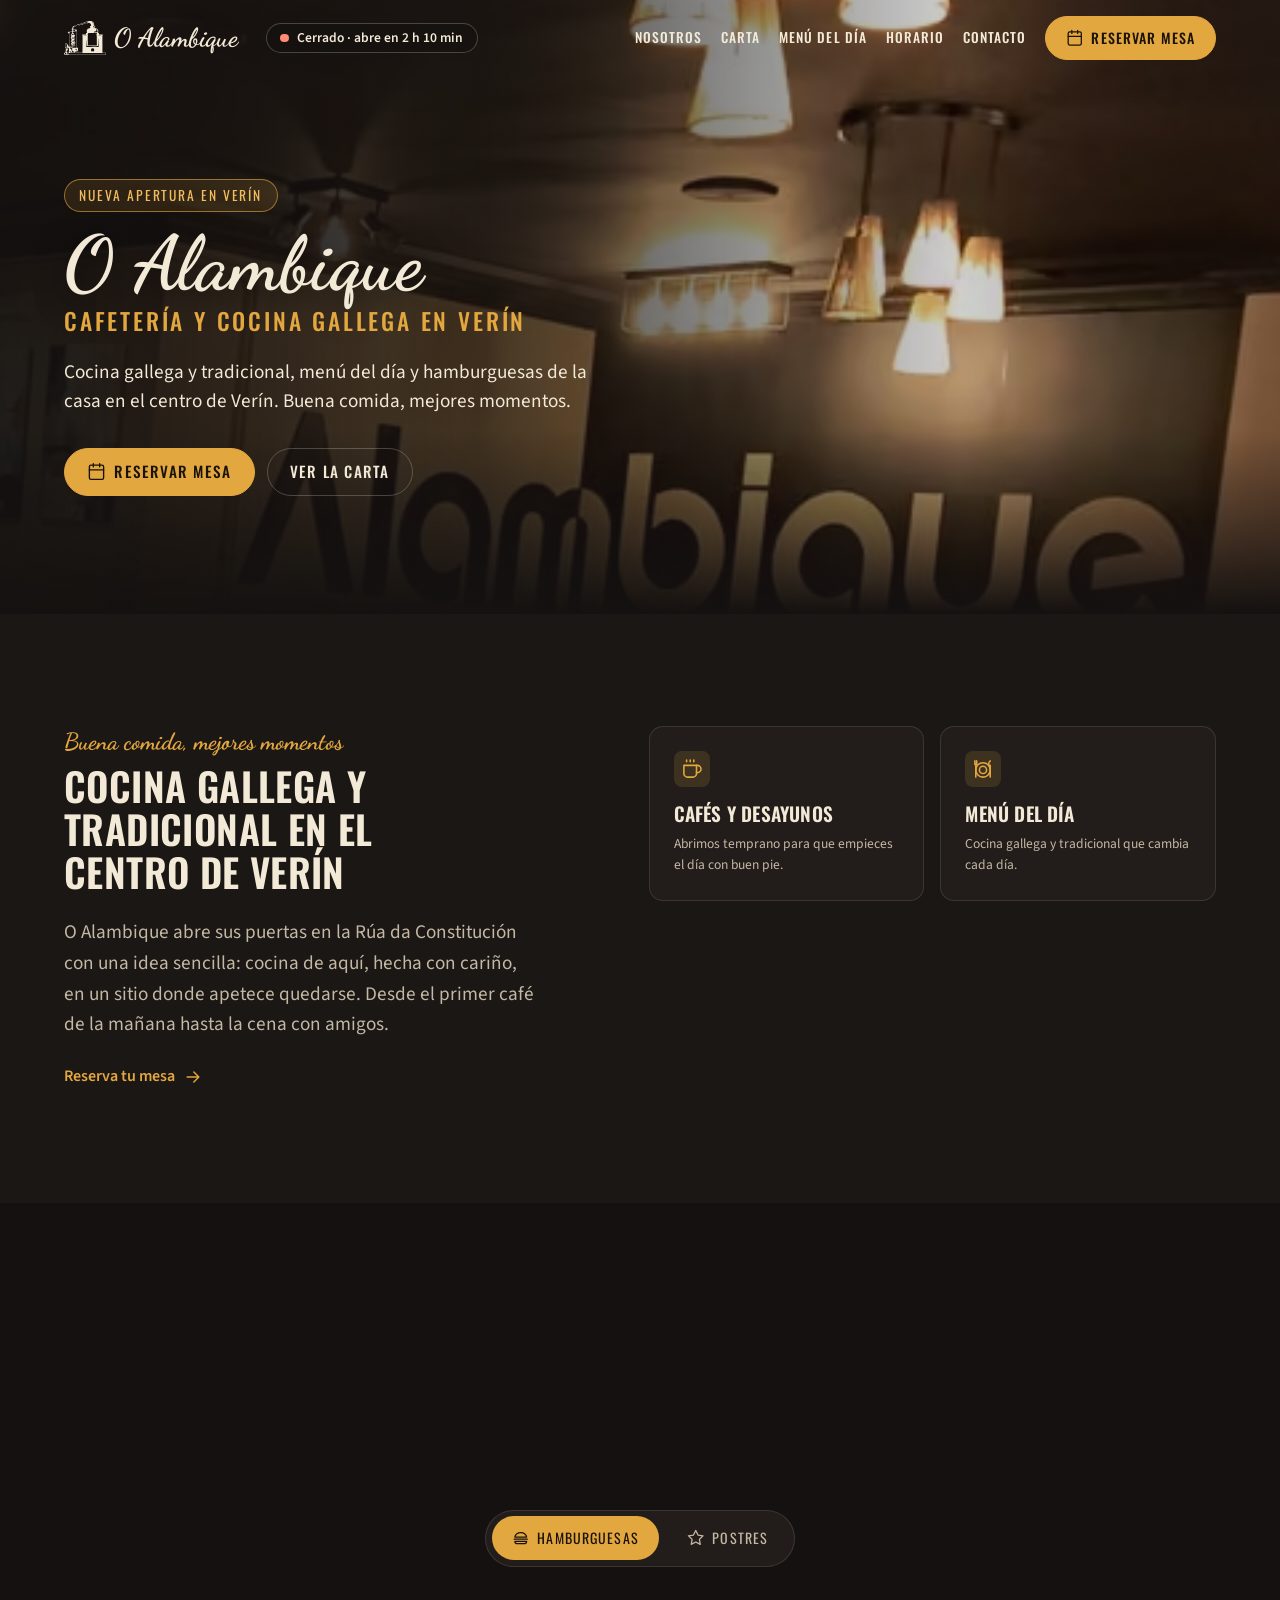
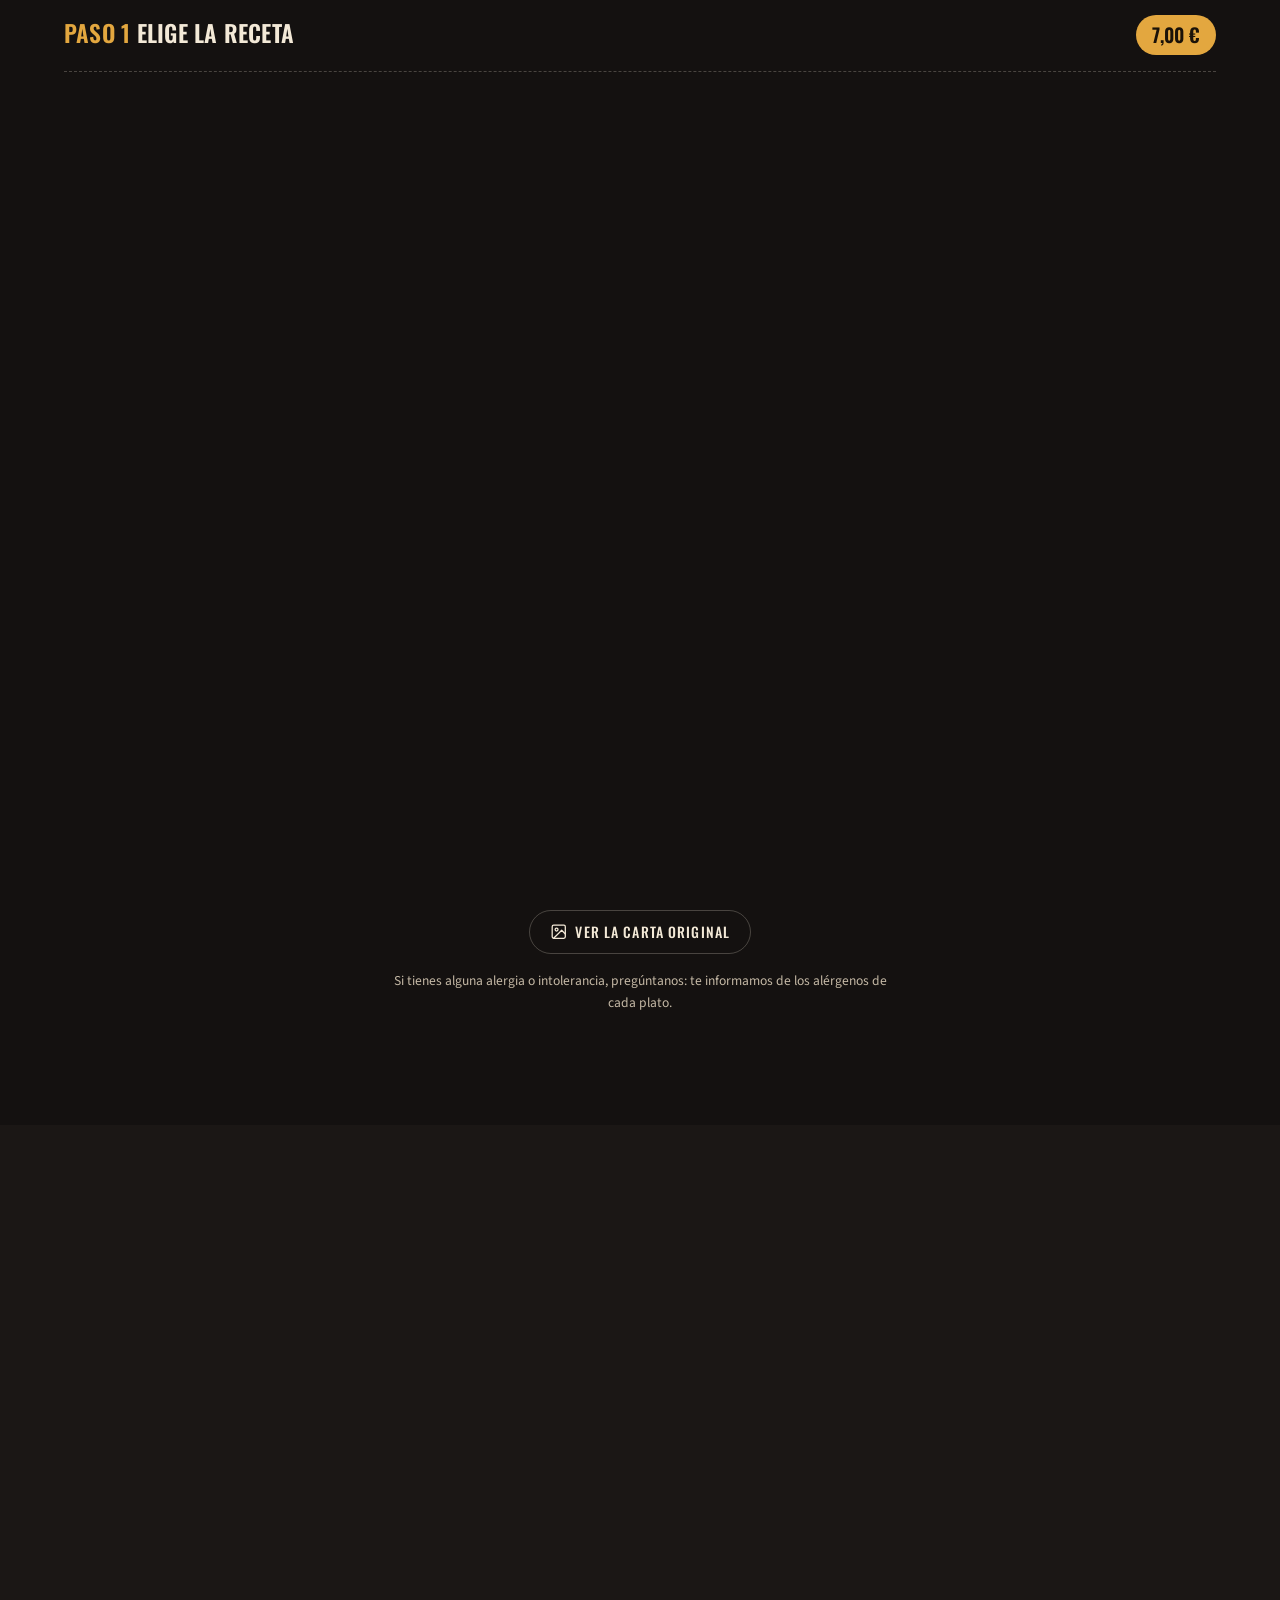
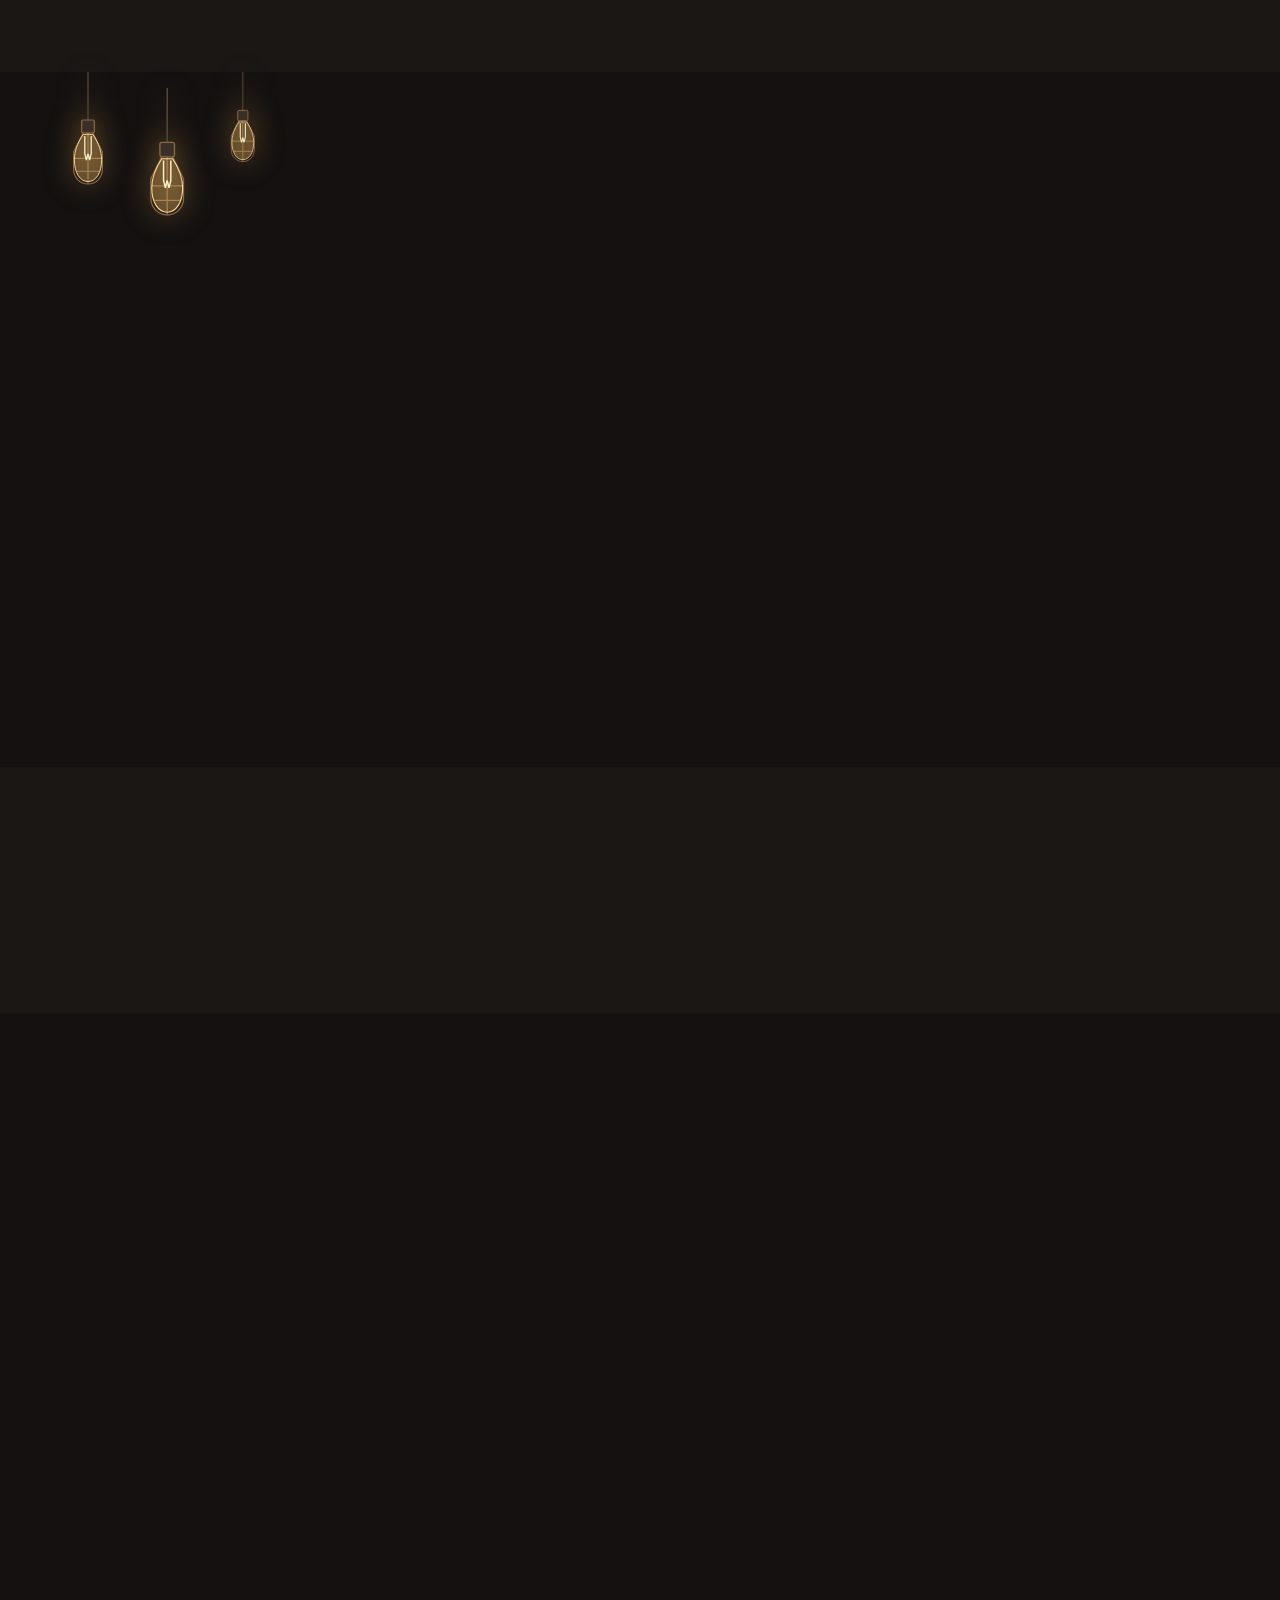
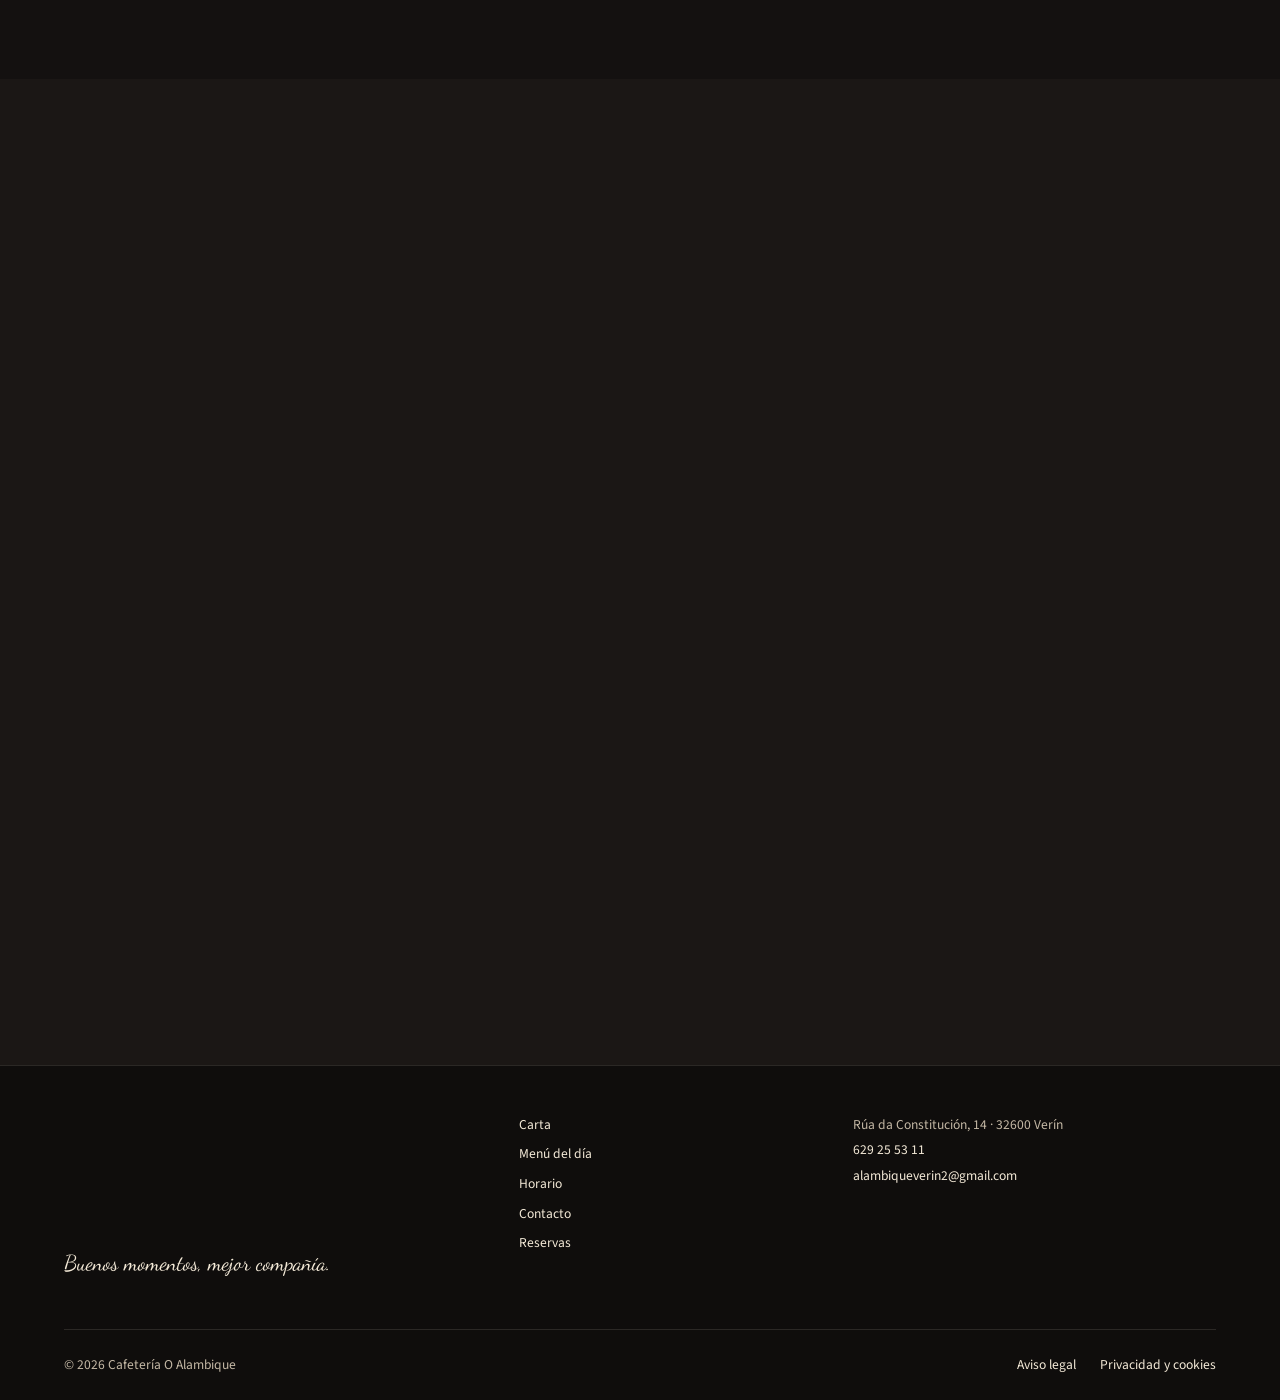
==== index.html @ 38faca7b "First Commit" ====
<!doctype html>
<html lang="es">
<head>
  <meta charset="utf-8">
  <meta name="viewport" content="width=device-width, initial-scale=1">
  <meta http-equiv="Content-Security-Policy" content="default-src 'self'; script-src 'self'; style-src 'self'; img-src 'self' data:; font-src 'self'; connect-src 'self'; frame-src https://www.google.com; manifest-src 'self'; object-src 'none'; base-uri 'self'; form-action 'self'; upgrade-insecure-requests">
  <meta name="referrer" content="strict-origin-when-cross-origin">

  <title>Cafetería O Alambique en Verín | Cocina gallega y menú del día</title>
  <meta name="description" content="Cafetería O Alambique en Verín (Ourense): cocina gallega y tradicional, menú del día, hamburguesas y comida para llevar. Reserva tu mesa online o por teléfono.">
  <meta name="robots" content="index, follow, max-image-preview:large">
  <link rel="canonical" href="https://www.cafeteriaoalambique.es/">
  <meta name="theme-color" content="#141110">
  <meta name="color-scheme" content="dark">
  <meta name="format-detection" content="telephone=no">

  <meta property="og:type" content="restaurant.restaurant">
  <meta property="og:locale" content="es_ES">
  <meta property="og:site_name" content="Cafetería O Alambique">
  <meta property="og:title" content="Cafetería O Alambique en Verín | Cocina gallega y menú del día">
  <meta property="og:description" content="Cocina gallega y tradicional, menú del día, hamburguesas y comida para llevar en el centro de Verín.">
  <meta property="og:url" content="https://www.cafeteriaoalambique.es/">
  <meta property="og:image" content="https://www.cafeteriaoalambique.es/assets/img/og-o-alambique.jpg">
  <meta property="og:image:width" content="1200">
  <meta property="og:image:height" content="630">
  <meta property="og:image:alt" content="Logotipo de O Alambique sobre el comedor del local">
  <meta name="twitter:card" content="summary_large_image">

  <link rel="icon" href="/favicon.ico" sizes="32x32">
  <link rel="icon" href="/favicon.svg" type="image/svg+xml">
  <link rel="apple-touch-icon" href="/apple-touch-icon.png">
  <link rel="manifest" href="/site.webmanifest">

  <link rel="preload" href="/assets/fonts/oswald.woff2" as="font" type="font/woff2" crossorigin>
  <link rel="preload" href="/assets/fonts/source-sans-3.woff2" as="font" type="font/woff2" crossorigin>
  <link rel="preload" as="image" type="image/avif" media="(min-width: 768px)"
        imagesrcset="/assets/img/interior-1024.avif 1024w, /assets/img/interior-1600.avif 1600w, /assets/img/interior-2040.avif 2040w"
        imagesizes="100vw">
  <link rel="preload" as="image" type="image/avif" media="(max-width: 767px)"
        imagesrcset="/assets/img/interior-mobile-480.avif 480w, /assets/img/interior-mobile-900.avif 900w"
        imagesizes="100vw">

  <link rel="stylesheet" href="/css/tokens.css">
  <link rel="stylesheet" href="/css/base.css">
  <link rel="stylesheet" href="/css/layout.css">
  <link rel="stylesheet" href="/css/components.css">
  <link rel="stylesheet" href="/css/sections.css">
  <link rel="stylesheet" href="/css/animations.css">

  <script type="module" src="/js/main.js"></script>

  <script type="application/ld+json">
  {
    "@context": "https://schema.org",
    "@graph": [
      {
        "@type": ["Restaurant", "CafeOrCoffeeShop"],
        "@id": "https://www.cafeteriaoalambique.es/#negocio",
        "name": "Cafetería O Alambique",
        "alternateName": ["O Alambique", "Restaurante Alambique"],
        "description": "Cafetería y restaurante de cocina gallega y tradicional en Verín (Ourense). Menú del día, hamburguesas, comida para llevar y reparto a domicilio.",
        "url": "https://www.cafeteriaoalambique.es/",
        "logo": "https://www.cafeteriaoalambique.es/assets/icons/icon-512.png",
        "image": [
          "https://www.cafeteriaoalambique.es/assets/img/og-o-alambique.jpg",
          "https://www.cafeteriaoalambique.es/assets/img/interior-2040.jpg"
        ],
        "telephone": "+34629255311",
        "email": "alambiqueverin2@gmail.com",
        "priceRange": "€",
        "currenciesAccepted": "EUR",
        "servesCuisine": ["Gallega", "Tradicional", "Hamburguesas"],
        "acceptsReservations": true,
        "hasMenu": { "@id": "https://www.cafeteriaoalambique.es/#carta" },
        "hasMap": "https://maps.app.goo.gl/cbPHyHC8E4sGFUoD7",
        "address": {
          "@type": "PostalAddress",
          "streetAddress": "Rúa da Constitución, 14",
          "addressLocality": "Verín",
          "addressRegion": "Ourense",
          "postalCode": "32600",
          "addressCountry": "ES"
        },
        "areaServed": { "@type": "City", "name": "Verín" },
        "openingHoursSpecification": [
          { "@type": "OpeningHoursSpecification", "dayOfWeek": ["Monday", "Thursday", "Friday"], "opens": "08:30", "closes": "23:59" },
          { "@type": "OpeningHoursSpecification", "dayOfWeek": "Tuesday", "opens": "08:30", "closes": "16:30" },
          { "@type": "OpeningHoursSpecification", "dayOfWeek": ["Saturday", "Sunday"], "opens": "09:30", "closes": "23:59" }
        ]
      },
      {
        "@type": "Menu",
        "@id": "https://www.cafeteriaoalambique.es/#carta",
        "name": "Carta de O Alambique",
        "url": "https://www.cafeteriaoalambique.es/#carta",
        "inLanguage": "es",
        "hasMenuSection": [
          {
            "@type": "MenuSection",
            "name": "Hamburguesas",
            "description": "Servidas en pan brioche de patata con guarnición de patatas fritas.",
            "hasMenuItem": [
              { "@type": "MenuItem", "name": "La Clásica Suprema", "description": "Doble queso Cheddar madurado, panceta crujiente y salsa burger especial.", "offers": { "@type": "Offer", "price": "7.00", "priceCurrency": "EUR" } },
              { "@type": "MenuItem", "name": "La Mediterránea Gourmet", "description": "Queso de Arzúa y semicurado de vaca, tomates secos en aceite, cebolla caramelizada casera y lechuga fresca.", "offers": { "@type": "Offer", "price": "7.00", "priceCurrency": "EUR" } },
              { "@type": "MenuItem", "name": "La Boletus & Queso", "description": "Lechuga, tomate, queso semicurado, cebolla frita crujiente y salsa de champiñones casera.", "offers": { "@type": "Offer", "price": "7.00", "priceCurrency": "EUR" } },
              { "@type": "MenuItem", "name": "La Ibérica Ahumada", "description": "Queso de Arzúa fundido, virutas de jamón serrano a la plancha y huevo con yema fluida.", "offers": { "@type": "Offer", "price": "7.00", "priceCurrency": "EUR" } },
              { "@type": "MenuItem", "name": "La Crispy Garden", "description": "Queso, lechuga, tomate y cebolla frita.", "offers": { "@type": "Offer", "price": "7.00", "priceCurrency": "EUR" } }
            ]
          },
          {
            "@type": "MenuSection",
            "name": "Postres",
            "hasMenuItem": [
              { "@type": "MenuItem", "name": "Postre casero", "offers": { "@type": "Offer", "price": "3.50", "priceCurrency": "EUR" } },
              { "@type": "MenuItem", "name": "Tarta helada", "offers": { "@type": "Offer", "price": "2.00", "priceCurrency": "EUR" } },
              { "@type": "MenuItem", "name": "Fruta", "offers": { "@type": "Offer", "price": "1.50", "priceCurrency": "EUR" } }
            ]
          }
        ]
      },
      {
        "@type": "WebSite",
        "@id": "https://www.cafeteriaoalambique.es/#web",
        "url": "https://www.cafeteriaoalambique.es/",
        "name": "Cafetería O Alambique",
        "inLanguage": "es",
        "publisher": { "@id": "https://www.cafeteriaoalambique.es/#negocio" }
      }
    ]
  }
  </script>
</head>
<body>
  <svg class="icon-sprite" aria-hidden="true" focusable="false" xmlns="http://www.w3.org/2000/svg">
    <symbol id="icon-phone" viewBox="0 0 24 24"><path d="M22 16.9v3a2 2 0 0 1-2.2 2 19.8 19.8 0 0 1-8.6-3.1 19.5 19.5 0 0 1-6-6A19.8 19.8 0 0 1 2.1 4.2 2 2 0 0 1 4.1 2h3a2 2 0 0 1 2 1.7c.1.9.4 1.8.7 2.7a2 2 0 0 1-.5 2.1L8 9.8a16 16 0 0 0 6 6l1.3-1.3a2 2 0 0 1 2.1-.4c.9.3 1.8.6 2.7.7a2 2 0 0 1 1.7 2z"/></symbol>
    <symbol id="icon-whatsapp" viewBox="0 0 24 24"><path d="M3 21l1.6-4.7A8.5 8.5 0 1 1 7.9 19.6z"/><path d="M9 9.5c0 3 2.5 5.5 5.5 5.5l1.2-1.3-1.8-1-1 .8a4 4 0 0 1-2.4-2.4l.8-1-1-1.8z"/></symbol>
    <symbol id="icon-clock" viewBox="0 0 24 24"><circle cx="12" cy="12" r="9"/><path d="M12 7v5l3 2"/></symbol>
    <symbol id="icon-pin" viewBox="0 0 24 24"><path d="M20 10c0 6-8 12-8 12s-8-6-8-12a8 8 0 0 1 16 0z"/><circle cx="12" cy="10" r="3"/></symbol>
    <symbol id="icon-mail" viewBox="0 0 24 24"><rect x="2" y="4" width="20" height="16" rx="2"/><path d="m22 7-10 6L2 7"/></symbol>
    <symbol id="icon-cup" viewBox="0 0 24 24"><path d="M17 8h1a4 4 0 0 1 0 8h-1"/><path d="M3 8h14v9a4 4 0 0 1-4 4H7a4 4 0 0 1-4-4z"/><path d="M6 2v2M10 2v2M14 2v2"/></symbol>
    <symbol id="icon-plate" viewBox="0 0 24 24"><circle cx="12" cy="13" r="8"/><circle cx="12" cy="13" r="4"/><path d="M3 3v4M5 3v4M4 7v14M20 3c-1.5 1-2 3-2 5h2v13"/></symbol>
    <symbol id="icon-burger" viewBox="0 0 24 24"><path d="M4 11a8 6 0 0 1 16 0z"/><path d="M3 14h18"/><path d="M4 17h16a0 0 0 0 1 0 0 3 3 0 0 1-3 3H7a3 3 0 0 1-3-3z"/></symbol>
    <symbol id="icon-bag" viewBox="0 0 24 24"><path d="M5 7h14l-1 14H6z"/><path d="M9 10V6a3 3 0 0 1 6 0v4"/></symbol>
    <symbol id="icon-bike" viewBox="0 0 24 24"><circle cx="5.5" cy="17.5" r="3.5"/><circle cx="18.5" cy="17.5" r="3.5"/><path d="M15 6h2l2 7.5M5.5 17.5 9 10h6l3.5 7.5M9 10 8 7H6"/></symbol>
    <symbol id="icon-star" viewBox="0 0 24 24"><path d="m12 2 3.1 6.3 6.9 1-5 4.9 1.2 6.8L12 17.8 5.8 21l1.2-6.8-5-4.9 6.9-1z"/></symbol>
    <symbol id="icon-calendar" viewBox="0 0 24 24"><rect x="3" y="4" width="18" height="18" rx="2"/><path d="M16 2v4M8 2v4M3 10h18"/></symbol>
    <symbol id="icon-arrow" viewBox="0 0 24 24"><path d="M5 12h14M13 6l6 6-6 6"/></symbol>
    <symbol id="icon-menu" viewBox="0 0 24 24"><path d="M4 7h16M4 12h16M4 17h16"/></symbol>
    <symbol id="icon-close" viewBox="0 0 24 24"><path d="M18 6 6 18M6 6l12 12"/></symbol>
    <symbol id="icon-check" viewBox="0 0 24 24"><path d="M20 6 9 17l-5-5"/></symbol>
    <symbol id="icon-alert" viewBox="0 0 24 24"><circle cx="12" cy="12" r="9"/><path d="M12 8v4M12 16h.01"/></symbol>
    <symbol id="icon-refresh" viewBox="0 0 24 24"><path d="M21 12a9 9 0 1 1-2.6-6.4L21 8"/><path d="M21 3v5h-5"/></symbol>
    <symbol id="icon-image" viewBox="0 0 24 24"><rect x="3" y="3" width="18" height="18" rx="2"/><circle cx="9" cy="9" r="2"/><path d="m21 15-5-5L5 21"/></symbol>
    <symbol id="icon-bulb" viewBox="0 0 60 150"><path class="bulb__wire" d="M30 0v62"/><rect class="bulb__cap" x="22" y="60" width="16" height="16" rx="2"/><path class="bulb__cage" d="M24 76 12 100v22c0 10 8 18 18 18s18-8 18-18v-22L36 76M12 108h36M16 124h28M30 76v64"/><path class="bulb__glass" d="M24 78c-8 12-11 22-11 32 0 16 7 27 17 27s17-11 17-27c0-10-3-20-11-32z"/><path class="bulb__filament" d="M26 80v22l2 8 2-8 2 8 2-8V80"/></symbol>
  </svg>

  <a class="skip-link" href="#contenido">Saltar al contenido</a>

  <header class="site-header" data-header>
    <div class="site-header__inner container">
      <a class="brand" href="#inicio" aria-label="O Alambique, ir al inicio">
        <img class="brand__mark" src="/assets/img/logo-mark.svg" alt="" width="493" height="403">
        <span class="brand__name">O Alambique</span>
      </a>

      <a class="status-pill status-pill--link" href="#horario" data-opening-status>
        <span class="status-pill__dot" aria-hidden="true"></span>
        <span class="status-pill__text">Consultando horario…</span>
        <span class="status-pill__short" aria-hidden="true"></span>
      </a>

      <button class="nav-toggle" type="button" aria-expanded="false" aria-controls="site-nav" data-nav-toggle>
        <svg class="icon" aria-hidden="true"><use href="#icon-menu"/></svg>
        <span class="visually-hidden" data-nav-toggle-label>Abrir menú</span>
      </button>

      <nav class="site-nav" id="site-nav" aria-label="Principal" data-nav>
        <ul class="site-nav__list">
          <li><a class="site-nav__link" href="#nosotros">Nosotros</a></li>
          <li><a class="site-nav__link" href="#carta">Carta</a></li>
          <li><a class="site-nav__link" href="#menu-del-dia">Menú del día</a></li>
          <li><a class="site-nav__link" href="#horario">Horario</a></li>
          <li><a class="site-nav__link" href="#contacto">Contacto</a></li>
        </ul>
        <a class="btn btn--primary site-nav__cta" href="#reservas">
          <svg class="icon" aria-hidden="true"><use href="#icon-calendar"/></svg>
          Reservar mesa
        </a>
      </nav>
    </div>
    <div class="scroll-progress" aria-hidden="true"></div>
  </header>

  <main id="contenido" tabindex="-1">
    <section class="hero" id="inicio" aria-labelledby="hero-title">
      <picture class="hero__media">
        <source type="image/avif" media="(max-width: 767px)" srcset="/assets/img/interior-mobile-480.avif 480w, /assets/img/interior-mobile-900.avif 900w" sizes="100vw">
        <source type="image/webp" media="(max-width: 767px)" srcset="/assets/img/interior-mobile-480.webp 480w, /assets/img/interior-mobile-900.webp 900w" sizes="100vw">
        <source type="image/avif" srcset="/assets/img/interior-1024.avif 1024w, /assets/img/interior-1600.avif 1600w, /assets/img/interior-2040.avif 2040w" sizes="100vw">
        <source type="image/webp" srcset="/assets/img/interior-1024.webp 1024w, /assets/img/interior-1600.webp 1600w, /assets/img/interior-2040.webp 2040w" sizes="100vw">
        <img class="hero__image" src="/assets/img/interior-1600.jpg" alt="Comedor de O Alambique con lámparas cálidas y el nombre del local en la pared" width="1600" height="620" fetchpriority="high" decoding="async">
      </picture>

      <div class="hero__content container">
        <p class="hero__badge">Nueva apertura en Verín</p>
        <h1 class="hero__title" id="hero-title">
          <span class="hero__title-brand">O Alambique</span>
          <span class="hero__title-sub">Cafetería y cocina gallega en Verín</span>
        </h1>
        <p class="hero__lead">Cocina gallega y tradicional, menú del día y hamburguesas de la casa en el centro de Verín. Buena comida, mejores momentos.</p>
        <div class="hero__actions">
          <a class="btn btn--primary btn--lg" href="#reservas">
            <svg class="icon" aria-hidden="true"><use href="#icon-calendar"/></svg>
            Reservar mesa
          </a>
          <a class="btn btn--ghost btn--lg" href="#carta">Ver la carta</a>
        </div>
        <p class="status-pill status-pill--hero" data-opening-status role="status" aria-live="polite">
          <span class="status-pill__dot" aria-hidden="true"></span>
          <span class="status-pill__text">Consultando horario…</span>
        </p>
      </div>
    </section>

    <section class="section about" id="nosotros" aria-labelledby="about-title">
      <div class="container about__grid">
        <div class="about__intro" data-reveal>
          <p class="eyebrow">Buena comida, mejores momentos</p>
          <h2 class="section-title" id="about-title">Cocina gallega y tradicional en el centro de Verín</h2>
          <p>O Alambique abre sus puertas en la Rúa da Constitución con una idea sencilla: cocina de aquí, hecha con cariño, en un sitio donde apetece quedarse. Desde el primer café de la mañana hasta la cena con amigos.</p>
          <a class="link-arrow" href="#reservas">
            Reserva tu mesa
            <svg class="icon" aria-hidden="true"><use href="#icon-arrow"/></svg>
          </a>
        </div>

        <ul class="features" role="list" data-reveal-group>
          <li class="feature" data-reveal>
            <svg class="feature__icon icon" aria-hidden="true"><use href="#icon-cup"/></svg>
            <h3 class="feature__title">Cafés y desayunos</h3>
            <p class="feature__text">Abrimos temprano para que empieces el día con buen pie.</p>
          </li>
          <li class="feature" data-reveal>
            <svg class="feature__icon icon" aria-hidden="true"><use href="#icon-plate"/></svg>
            <h3 class="feature__title">Menú del día</h3>
            <p class="feature__text">Cocina gallega y tradicional que cambia cada día.</p>
          </li>
          <li class="feature" data-reveal>
            <svg class="feature__icon icon" aria-hidden="true"><use href="#icon-burger"/></svg>
            <h3 class="feature__title">Hamburguesas de la casa</h3>
            <p class="feature__text">Cinco recetas en pan brioche, con patatas fritas incluidas.</p>
          </li>
          <li class="feature" data-reveal>
            <svg class="feature__icon icon" aria-hidden="true"><use href="#icon-bag"/></svg>
            <h3 class="feature__title">Para llevar y a domicilio</h3>
            <p class="feature__text">Recógelo en el local o pídelo a casa con E.logo.</p>
          </li>
        </ul>
      </div>
    </section>

    <section class="section menu" id="carta" aria-labelledby="menu-title">
      <div class="container">
        <header class="section-header" data-reveal>
          <p class="eyebrow">Nuestra carta</p>
          <h2 class="section-title" id="menu-title">Hamburguesas y postres</h2>
          <p class="section-header__text">Todas nuestras recetas se sirven en tierno pan brioche de patata e incluyen guarnición de patatas fritas.</p>
        </header>

        <div class="tabs" data-tabs>
          <div class="tabs__list" role="tablist" aria-label="Secciones de la carta">
            <button class="tabs__tab" type="button" role="tab" id="tab-burgers" aria-controls="panel-burgers" aria-selected="true">
              <svg class="icon" aria-hidden="true"><use href="#icon-burger"/></svg>
              Hamburguesas
            </button>
            <button class="tabs__tab" type="button" role="tab" id="tab-desserts" aria-controls="panel-desserts" aria-selected="false" tabindex="-1">
              <svg class="icon" aria-hidden="true"><use href="#icon-star"/></svg>
              Postres
            </button>
          </div>

          <div class="tabs__panel" role="tabpanel" id="panel-burgers" aria-labelledby="tab-burgers" tabindex="0">
            <div class="menu-step">
              <h3 class="menu-step__title"><span class="menu-step__label">Paso 1</span> Elige la receta</h3>
              <p class="menu-step__price"><span class="visually-hidden">Precio de cada hamburguesa: </span>7,00&nbsp;€</p>
            </div>

            <ul class="dish-grid" role="list" data-reveal-group>
              <li class="dish-card dish-card--featured" data-reveal>
                <picture class="dish-card__media">
                  <source type="image/avif" srcset="/assets/img/burger-clasica-suprema.avif">
                  <img src="/assets/img/burger-clasica-suprema.webp" alt="Hamburguesa La Clásica Suprema con cheddar y panceta" width="240" height="230" loading="lazy" decoding="async">
                </picture>
                <div class="dish-card__body">
                  <p class="dish-card__number" aria-hidden="true">01</p>
                  <h4 class="dish-card__title">La Clásica Suprema</h4>
                  <p class="dish-card__tag"><svg class="icon" aria-hidden="true"><use href="#icon-star"/></svg> Recomendada</p>
                  <p class="dish-card__text">Doble queso Cheddar madurado, panceta crujiente y salsa burger especial.</p>
                </div>
              </li>
              <li class="dish-card" data-reveal>
                <picture class="dish-card__media">
                  <source type="image/avif" srcset="/assets/img/burger-mediterranea-gourmet.avif">
                  <img src="/assets/img/burger-mediterranea-gourmet.webp" alt="Hamburguesa La Mediterránea Gourmet con queso de Arzúa y tomate seco" width="240" height="230" loading="lazy" decoding="async">
                </picture>
                <div class="dish-card__body">
                  <p class="dish-card__number" aria-hidden="true">02</p>
                  <h4 class="dish-card__title">La Mediterránea Gourmet</h4>
                  <p class="dish-card__text">Mezcla de queso de Arzúa y semicurado de vaca, tomates secos en aceite, nuestra cebolla caramelizada casera y lechuga fresca.</p>
                </div>
              </li>
              <li class="dish-card" data-reveal>
                <picture class="dish-card__media">
                  <source type="image/avif" srcset="/assets/img/burger-boletus-queso.avif">
                  <img src="/assets/img/burger-boletus-queso.webp" alt="Hamburguesa La Boletus y Queso con cebolla frita y salsa de champiñones" width="240" height="230" loading="lazy" decoding="async">
                </picture>
                <div class="dish-card__body">
                  <p class="dish-card__number" aria-hidden="true">03</p>
                  <h4 class="dish-card__title">La Boletus &amp; Queso</h4>
                  <p class="dish-card__text">Lechuga, tomate, queso semicurado, cebolla frita crujiente y nuestra salsa de champiñones.</p>
                </div>
              </li>
              <li class="dish-card" data-reveal>
                <picture class="dish-card__media">
                  <source type="image/avif" srcset="/assets/img/burger-iberica-ahumada.avif">
                  <img src="/assets/img/burger-iberica-ahumada.webp" alt="Hamburguesa La Ibérica Ahumada con jamón serrano y huevo" width="240" height="230" loading="lazy" decoding="async">
                </picture>
                <div class="dish-card__body">
                  <p class="dish-card__number" aria-hidden="true">04</p>
                  <h4 class="dish-card__title">La Ibérica Ahumada</h4>
                  <p class="dish-card__text">Queso de Arzúa fundido, virutas de jamón serrano a la plancha y huevo con yema fluida.</p>
                </div>
              </li>
              <li class="dish-card" data-reveal>
                <picture class="dish-card__media">
                  <source type="image/avif" srcset="/assets/img/burger-crispy-garden.avif">
                  <img src="/assets/img/burger-crispy-garden.webp" alt="Hamburguesa La Crispy Garden con queso, lechuga y cebolla frita" width="240" height="230" loading="lazy" decoding="async">
                </picture>
                <div class="dish-card__body">
                  <p class="dish-card__number" aria-hidden="true">05</p>
                  <h4 class="dish-card__title">La Crispy Garden</h4>
                  <p class="dish-card__text">Queso, lechuga, tomate y cebolla frita.</p>
                </div>
              </li>
              <li class="dish-card dish-card--options" data-reveal>
                <div class="dish-card__body">
                  <h3 class="dish-card__title"><span class="menu-step__label">Paso 2</span> ¿Quieres cambiar la carne?</h3>
                  <dl class="price-list">
                    <div class="price-list__row">
                      <dt>Ternera selección</dt>
                      <dd>Incluida</dd>
                    </div>
                    <div class="price-list__row">
                      <dt>Pollo crujiente</dt>
                      <dd>+1,50&nbsp;€</dd>
                    </div>
                    <div class="price-list__row">
                      <dt>Auténtico buey</dt>
                      <dd>+3,00&nbsp;€</dd>
                    </div>
                  </dl>
                </div>
              </li>
            </ul>
          </div>

          <div class="tabs__panel" role="tabpanel" id="panel-desserts" aria-labelledby="tab-desserts" tabindex="0" hidden>
            <div class="menu-step">
              <h3 class="menu-step__title">El broche perfecto</h3>
            </div>
            <dl class="price-list price-list--large">
              <div class="price-list__row">
                <dt>Postre casero</dt>
                <dd>3,50&nbsp;€</dd>
              </div>
              <div class="price-list__row">
                <dt>Tarta helada</dt>
                <dd>2,00&nbsp;€</dd>
              </div>
              <div class="price-list__row">
                <dt>Fruta</dt>
                <dd>1,50&nbsp;€</dd>
              </div>
            </dl>
          </div>
        </div>

        <div class="menu__footer">
          <button class="btn btn--ghost" type="button" data-dialog-open="menu-dialog">
            <svg class="icon" aria-hidden="true"><use href="#icon-image"/></svg>
            Ver la carta original
          </button>
          <p class="menu__note">Si tienes alguna alergia o intolerancia, pregúntanos: te informamos de los alérgenos de cada plato.</p>
        </div>
      </div>
    </section>

    <section class="section daily-menu" id="menu-del-dia" aria-labelledby="daily-title">
      <div class="container daily-menu__grid">
        <header class="section-header section-header--left" data-reveal>
          <p class="eyebrow">De mercado, cada día</p>
          <h2 class="section-title" id="daily-title">Menú del día</h2>
          <p class="section-header__text">Platos gallegos y tradicionales que cambian a diario. Consulta aquí el menú de hoy.</p>
        </header>

        <div class="daily-card" data-daily-menu data-state="loading" aria-busy="true" data-reveal>
          <div class="daily-card__state daily-card__state--loading" data-state-view="loading">
            <p class="visually-hidden">Cargando el menú del día…</p>
            <span class="skeleton skeleton--title" aria-hidden="true"></span>
            <span class="skeleton" aria-hidden="true"></span>
            <span class="skeleton skeleton--short" aria-hidden="true"></span>
            <span class="skeleton" aria-hidden="true"></span>
            <span class="skeleton skeleton--short" aria-hidden="true"></span>
          </div>

          <div class="daily-card__state" data-state-view="success" hidden>
            <div class="daily-card__head">
              <h3 class="daily-card__title" data-daily-title>Menú de hoy</h3>
              <p class="daily-card__price" data-daily-price></p>
            </div>
            <p class="daily-card__meta" data-daily-meta></p>
            <div class="daily-card__courses" data-daily-courses></div>
            <p class="daily-card__includes" data-daily-includes></p>
          </div>

          <div class="daily-card__state daily-card__state--message" data-state-view="empty" hidden>
            <svg class="icon icon--xl" aria-hidden="true"><use href="#icon-plate"/></svg>
            <h3 class="daily-card__title">Muy pronto</h3>
            <p>Estamos preparando nuestro menú del día. Mientras tanto, llámanos y te contamos qué hay hoy en la cocina.</p>
            <a class="btn btn--primary" href="tel:+34629255311">
              <svg class="icon" aria-hidden="true"><use href="#icon-phone"/></svg>
              Llamar&nbsp;al&nbsp;629&nbsp;25&nbsp;53&nbsp;11
            </a>
          </div>

          <div class="daily-card__state daily-card__state--message" data-state-view="error" hidden>
            <svg class="icon icon--xl icon--danger" aria-hidden="true"><use href="#icon-alert"/></svg>
            <h3 class="daily-card__title">No hemos podido cargar el menú</h3>
            <p data-daily-error>Comprueba tu conexión e inténtalo de nuevo, o llámanos para consultarlo.</p>
            <div class="daily-card__actions">
              <button class="btn btn--primary" type="button" data-daily-retry>
                <svg class="icon" aria-hidden="true"><use href="#icon-refresh"/></svg>
                Reintentar
              </button>
              <a class="btn btn--ghost" href="tel:+34629255311">Llamar</a>
            </div>
          </div>

          <noscript>
            <p class="daily-card__noscript">Para ver el menú del día activa JavaScript o llámanos al <a href="tel:+34629255311">629&nbsp;25&nbsp;53&nbsp;11</a>.</p>
          </noscript>
        </div>
      </div>
    </section>

    <section class="section schedule" id="horario" aria-labelledby="schedule-title">
      <div class="lamps" aria-hidden="true">
        <svg class="bulb bulb--1"><use href="#icon-bulb"/></svg>
        <svg class="bulb bulb--2"><use href="#icon-bulb"/></svg>
        <svg class="bulb bulb--3"><use href="#icon-bulb"/></svg>
      </div>
      <div class="container schedule__grid">
        <header class="section-header section-header--left" data-reveal>
          <p class="eyebrow">Te esperamos</p>
          <h2 class="section-title" id="schedule-title">Horario</h2>
          <p class="status-pill status-pill--large" data-opening-status role="status" aria-live="polite">
            <span class="status-pill__dot" aria-hidden="true"></span>
            <span class="status-pill__text">Consultando horario…</span>
          </p>
          <div class="day-progress" data-day-progress hidden>
            <p class="day-progress__head">
              <span class="day-progress__title">Hoy</span>
              <span class="day-progress__label" data-progress-label></span>
            </p>
            <div class="day-progress__track" aria-hidden="true">
              <span class="day-progress__fill"></span>
              <span class="day-progress__marker"></span>
            </div>
            <p class="day-progress__times" aria-hidden="true">
              <span data-progress-open></span>
              <span data-progress-close></span>
            </p>
          </div>
          <p class="section-header__text">Los festivos el horario puede variar. Si tienes dudas, llámanos.</p>
        </header>

        <div class="schedule-card" data-reveal>
          <table class="schedule-table" data-schedule-table>
            <caption class="visually-hidden">Horario de apertura semanal de O Alambique</caption>
            <thead class="visually-hidden">
              <tr><th scope="col">Día</th><th scope="col">Horario</th></tr>
            </thead>
            <tbody>
              <tr data-day="1"><th scope="row">Lunes</th><td><time datetime="08:30">8:30</time> – <time datetime="00:00">00:00</time></td></tr>
              <tr data-day="2"><th scope="row">Martes</th><td><time datetime="08:30">8:30</time> – <time datetime="16:30">16:30</time></td></tr>
              <tr data-day="3" class="is-closed"><th scope="row">Miércoles</th><td>Cerrado</td></tr>
              <tr data-day="4"><th scope="row">Jueves</th><td><time datetime="08:30">8:30</time> – <time datetime="00:00">00:00</time></td></tr>
              <tr data-day="5"><th scope="row">Viernes</th><td><time datetime="08:30">8:30</time> – <time datetime="00:00">00:00</time></td></tr>
              <tr data-day="6"><th scope="row">Sábado</th><td><time datetime="09:30">9:30</time> – <time datetime="00:00">00:00</time></td></tr>
              <tr data-day="0"><th scope="row">Domingo</th><td><time datetime="09:30">9:30</time> – <time datetime="00:00">00:00</time></td></tr>
            </tbody>
          </table>
        </div>
      </div>
    </section>

    <section class="section takeaway" aria-labelledby="takeaway-title">
      <div class="container takeaway__inner" data-reveal>
        <div class="takeaway__icons" aria-hidden="true">
          <svg class="icon icon--xl"><use href="#icon-bag"/></svg>
          <svg class="icon icon--xl"><use href="#icon-bike"/></svg>
        </div>
        <div class="takeaway__text">
          <h2 class="section-title section-title--sm" id="takeaway-title">Para llevar y a domicilio</h2>
          <p>Llámanos, haz tu pedido y pásate a recogerlo. ¿Prefieres no salir de casa? Repartimos en Verín con <strong>E.logo</strong>, el servicio de reparto local.</p>
        </div>
        <a class="btn btn--primary btn--lg" href="tel:+34629255311">
          <svg class="icon" aria-hidden="true"><use href="#icon-phone"/></svg>
          Pedir&nbsp;por&nbsp;teléfono
        </a>
      </div>
    </section>

    <section class="section contact" id="contacto" aria-labelledby="contact-title">
      <div class="container contact__grid">
        <div class="contact__info" data-reveal>
          <p class="eyebrow">Ven a vernos</p>
          <h2 class="section-title" id="contact-title">Dónde estamos</h2>
          <address class="contact-list">
            <p class="contact-list__item">
              <svg class="icon" aria-hidden="true"><use href="#icon-pin"/></svg>
              <span>Rúa da Constitución, 14<br>32600 Verín, Ourense</span>
            </p>
            <p class="contact-list__item">
              <svg class="icon" aria-hidden="true"><use href="#icon-phone"/></svg>
              <a href="tel:+34629255311">629&nbsp;25&nbsp;53&nbsp;11</a>
            </p>
            <p class="contact-list__item">
              <svg class="icon" aria-hidden="true"><use href="#icon-whatsapp"/></svg>
              <a href="https://wa.me/34629255311" target="_blank" rel="noopener noreferrer">Escríbenos por WhatsApp<span class="visually-hidden"> (se abre en una pestaña nueva)</span></a>
            </p>
            <p class="contact-list__item">
              <svg class="icon" aria-hidden="true"><use href="#icon-mail"/></svg>
              <a href="mailto:alambiqueverin2@gmail.com">alambiqueverin2@gmail.com</a>
            </p>
          </address>
          <a class="btn btn--ghost" href="https://maps.app.goo.gl/cbPHyHC8E4sGFUoD7" target="_blank" rel="noopener noreferrer">
            <svg class="icon" aria-hidden="true"><use href="#icon-pin"/></svg>
            Cómo llegar<span class="visually-hidden"> (Google Maps, se abre en una pestaña nueva)</span>
          </a>
        </div>

        <div class="map" data-map data-state="idle" data-reveal>
          <div class="map__placeholder" data-map-placeholder>
            <svg class="icon icon--xl" aria-hidden="true"><use href="#icon-pin"/></svg>
            <p>Al cargar el mapa se conectará con Google Maps, que puede usar cookies propias.</p>
            <button class="btn btn--primary" type="button" data-map-load>Cargar mapa</button>
            <p class="map__error" data-map-error hidden>No se ha podido cargar el mapa. <a href="https://maps.app.goo.gl/cbPHyHC8E4sGFUoD7" target="_blank" rel="noopener noreferrer">Ábrelo en Google Maps</a>.</p>
          </div>
        </div>
      </div>
    </section>

    <section class="section reservation" id="reservas" aria-labelledby="reservation-title">
      <div class="container reservation__grid">
        <header class="section-header section-header--left" data-reveal>
          <p class="eyebrow">Guárdanos un hueco</p>
          <h2 class="section-title" id="reservation-title">Reserva tu mesa</h2>
          <p class="section-header__text">Rellena el formulario y te abriremos WhatsApp con tu solicitud lista para enviar. Tu reserva queda confirmada cuando te respondamos.</p>
          <ul class="reservation__alt" role="list">
            <li>
              <svg class="icon" aria-hidden="true"><use href="#icon-phone"/></svg>
              ¿Prefieres llamar? <a href="tel:+34629255311">629&nbsp;25&nbsp;53&nbsp;11</a>
            </li>
            <li>
              <svg class="icon" aria-hidden="true"><use href="#icon-clock"/></svg>
              Los miércoles estamos cerrados
            </li>
          </ul>
        </header>

        <div class="form-card" data-reveal>
          <noscript>
            <p class="form-card__noscript">Para reservar online necesitas JavaScript activado. También puedes llamarnos al <a href="tel:+34629255311">629&nbsp;25&nbsp;53&nbsp;11</a>.</p>
          </noscript>

          <form class="form" data-reservation-form novalidate aria-describedby="form-required-note">
            <p class="form__note" id="form-required-note">Los campos marcados con <span aria-hidden="true">*</span><span class="visually-hidden">asterisco</span> son obligatorios.</p>

            <div class="form__summary" data-form-summary role="alert" tabindex="-1" hidden>
              <svg class="icon" aria-hidden="true"><use href="#icon-alert"/></svg>
              <p data-form-summary-text></p>
            </div>

            <div class="form__grid">
              <div class="field field--full">
                <label class="field__label" for="res-name">Nombre <span aria-hidden="true">*</span></label>
                <input class="field__input" id="res-name" name="name" type="text" autocomplete="name" required minlength="2" maxlength="60" aria-describedby="res-name-error">
                <p class="field__error" id="res-name-error" data-error-for="name"></p>
              </div>

              <div class="field">
                <label class="field__label" for="res-phone">Teléfono <span aria-hidden="true">*</span></label>
                <input class="field__input" id="res-phone" name="phone" type="tel" inputmode="tel" autocomplete="tel" required maxlength="16" placeholder="600 000 000" aria-describedby="res-phone-error">
                <p class="field__error" id="res-phone-error" data-error-for="phone"></p>
              </div>

              <div class="field">
                <label class="field__label" for="res-guests">Personas <span aria-hidden="true">*</span></label>
                <input class="field__input" id="res-guests" name="guests" type="number" inputmode="numeric" min="1" max="20" value="2" required aria-describedby="res-guests-hint res-guests-error">
                <p class="field__hint" id="res-guests-hint">Para grupos de más de 20, llámanos.</p>
                <p class="field__error" id="res-guests-error" data-error-for="guests"></p>
              </div>

              <div class="field">
                <label class="field__label" for="res-date">Fecha <span aria-hidden="true">*</span></label>
                <input class="field__input" id="res-date" name="date" type="date" required aria-describedby="res-date-error">
                <p class="field__error" id="res-date-error" data-error-for="date"></p>
              </div>

              <div class="field">
                <label class="field__label" for="res-time">Hora <span aria-hidden="true">*</span></label>
                <select class="field__input field__select" id="res-time" name="time" required disabled aria-describedby="res-time-hint res-time-error">
                  <option value="">Elige primero la fecha</option>
                </select>
                <p class="field__hint" id="res-time-hint" data-time-hint aria-live="polite"></p>
                <p class="field__error" id="res-time-error" data-error-for="time"></p>
              </div>

              <div class="field field--full">
                <label class="field__label" for="res-notes">Comentarios <span class="field__optional">(opcional)</span></label>
                <textarea class="field__input field__textarea" id="res-notes" name="notes" rows="3" maxlength="300" aria-describedby="res-notes-counter"></textarea>
                <p class="field__hint field__counter" id="res-notes-counter" data-char-counter aria-live="polite">0 / 300</p>
              </div>

              <div class="field field--hp" aria-hidden="true">
                <label for="res-website">No rellenes este campo</label>
                <input id="res-website" name="website" type="text" tabindex="-1" autocomplete="off">
              </div>

              <div class="field field--full field--check">
                <input class="field__checkbox" id="res-privacy" name="privacy" type="checkbox" required aria-describedby="res-privacy-error">
                <label for="res-privacy">He leído y acepto la <a href="/privacidad.html">política de privacidad</a>. <span aria-hidden="true">*</span></label>
                <p class="field__error" id="res-privacy-error" data-error-for="privacy"></p>
              </div>
            </div>

            <button class="btn btn--primary btn--lg btn--block" type="submit" data-submit>
              <span class="btn__spinner" aria-hidden="true"></span>
              <svg class="icon" aria-hidden="true"><use href="#icon-whatsapp"/></svg>
              <span data-submit-label>Solicitar por WhatsApp</span>
            </button>
          </form>

          <div class="form-success" data-form-success tabindex="-1" hidden>
            <span class="form-success__icon" aria-hidden="true">
              <svg class="icon icon--xl"><use href="#icon-check"/></svg>
            </span>
            <h3 class="form-success__title">¡Solicitud preparada!</h3>
            <p>Hemos abierto WhatsApp con los datos de tu reserva. Solo tienes que pulsar <strong>enviar</strong>. Te confirmaremos la mesa lo antes posible.</p>
            <p class="form-success__fallback">¿No se ha abierto WhatsApp? <a href="#" data-whatsapp-link target="_blank" rel="noopener noreferrer">Ábrelo aquí</a> o llámanos al <a href="tel:+34629255311">629&nbsp;25&nbsp;53&nbsp;11</a>.</p>
            <button class="btn btn--ghost" type="button" data-form-reset>Hacer otra reserva</button>
          </div>
        </div>
      </div>
    </section>
  </main>

  <footer class="site-footer">
    <div class="container site-footer__grid">
      <div class="site-footer__brand">
        <img src="/assets/img/logo-o-alambique.svg" alt="O Alambique" width="1196" height="820" loading="lazy" decoding="async">
        <p class="site-footer__tagline">Buenos momentos, mejor compañía.</p>
      </div>

      <nav class="site-footer__nav" aria-label="Pie de página">
        <ul role="list">
          <li><a href="#carta">Carta</a></li>
          <li><a href="#menu-del-dia">Menú del día</a></li>
          <li><a href="#horario">Horario</a></li>
          <li><a href="#contacto">Contacto</a></li>
          <li><a href="#reservas">Reservas</a></li>
        </ul>
      </nav>

      <div class="site-footer__contact">
        <p>Rúa da Constitución, 14 · 32600 Verín</p>
        <p><a href="tel:+34629255311">629&nbsp;25&nbsp;53&nbsp;11</a></p>
        <p><a href="mailto:alambiqueverin2@gmail.com">alambiqueverin2@gmail.com</a></p>
      </div>
    </div>

    <div class="container site-footer__bottom">
      <p>© <span data-current-year>2026</span> Cafetería O Alambique</p>
      <ul class="site-footer__legal" role="list">
        <li><a href="/aviso-legal.html">Aviso legal</a></li>
        <li><a href="/privacidad.html">Privacidad y cookies</a></li>
      </ul>
    </div>
  </footer>

  <dialog class="dialog" id="menu-dialog" aria-labelledby="menu-dialog-title">
    <div class="dialog__header">
      <h2 class="dialog__title" id="menu-dialog-title">Carta de hamburguesas y postres</h2>
      <button class="dialog__close" type="button" data-dialog-close aria-label="Cerrar carta">
        <svg class="icon" aria-hidden="true"><use href="#icon-close"/></svg>
      </button>
    </div>
    <picture>
      <source type="image/avif" srcset="/assets/img/carta-640.avif 640w, /assets/img/carta-1024.avif 1024w" sizes="(min-width: 700px) 640px, 92vw">
      <source type="image/webp" srcset="/assets/img/carta-640.webp 640w, /assets/img/carta-1024.webp 1024w" sizes="(min-width: 700px) 640px, 92vw">
      <img class="dialog__image" src="/assets/img/carta-640.jpg" alt="Carta de O Alambique: cinco hamburguesas a 7 euros, suplementos de carne y postres caseros" width="640" height="960" loading="lazy" decoding="async">
    </picture>
  </dialog>
</body>
</html>
---- css/tokens.css ----
@font-face {
  font-family: "Oswald";
  src: url("/assets/fonts/oswald.woff2") format("woff2");
  font-weight: 200 700;
  font-style: normal;
  font-display: swap;
}

@font-face {
  font-family: "Source Sans 3";
  src: url("/assets/fonts/source-sans-3.woff2") format("woff2");
  font-weight: 200 900;
  font-style: normal;
  font-display: swap;
}

@font-face {
  font-family: "Dancing Script";
  src: url("/assets/fonts/dancing-script.woff2") format("woff2");
  font-weight: 400 700;
  font-style: normal;
  font-display: swap;
}

:root {
  color-scheme: dark;

  /* Paleta inspirada en el local: negro cálido, crema de las paredes, ámbar de las lámparas y madera */
  --color-bg: #141110;
  --color-bg-alt: #1b1715;
  --color-surface: #221d1a;
  --color-surface-raised: #2b2521;
  --color-line: rgb(243 233 215 / 0.12);
  --color-line-strong: rgb(243 233 215 / 0.24);
  --color-text: #f3e9d7;
  --color-text-muted: #c4b8a5;
  --color-accent: #e3a73f;
  --color-accent-strong: #f2bd5c;
  --color-accent-soft: rgb(227 167 63 / 0.14);
  --color-on-accent: #1a1208;
  --color-wood: #b8732f;
  --color-success: #8fd19e;
  --color-success-soft: rgb(143 209 158 / 0.14);
  --color-warning: #f2c14e;
  --color-danger: #ff8a75;
  --color-danger-soft: rgb(255 138 117 / 0.12);

  --font-display: "Oswald", "Arial Narrow", "Helvetica Neue", sans-serif;
  --font-body: "Source Sans 3", system-ui, -apple-system, "Segoe UI", Roboto, sans-serif;
  --font-script: "Dancing Script", "Brush Script MT", cursive;

  --fs-300: clamp(0.8125rem, 0.8rem + 0.06vw, 0.875rem);
  --fs-400: clamp(0.9375rem, 0.92rem + 0.1vw, 1rem);
  --fs-500: clamp(1.0625rem, 1rem + 0.25vw, 1.2rem);
  --fs-600: clamp(1.2rem, 1.1rem + 0.45vw, 1.5rem);
  --fs-700: clamp(1.7rem, 1.4rem + 1.3vw, 2.5rem);
  --fs-800: clamp(2.75rem, 2rem + 3.5vw, 4.75rem);

  --space-2xs: 0.25rem;
  --space-xs: 0.5rem;
  --space-s: 0.75rem;
  --space-m: 1rem;
  --space-l: 1.5rem;
  --space-xl: 2rem;
  --space-2xl: 3rem;
  --space-3xl: clamp(4rem, 3rem + 5vw, 7.5rem);

  --radius-s: 0.5rem;
  --radius-m: 0.875rem;
  --radius-l: 1.5rem;
  --radius-pill: 999px;

  --shadow-card: 0 1px 0 rgb(255 255 255 / 0.04) inset, 0 18px 40px -24px rgb(0 0 0 / 0.8);
  --shadow-glow: 0 0 0 1px rgb(227 167 63 / 0.35), 0 12px 40px -12px rgb(227 167 63 / 0.45);

  --container: 72rem;
  --gutter: clamp(1rem, 0.6rem + 2vw, 2rem);
  --header-height: 4.25rem;

  --ease-out: cubic-bezier(0.22, 1, 0.36, 1);
  --ease-spring: cubic-bezier(0.34, 1.56, 0.64, 1);
  --duration-fast: 160ms;
  --duration: 320ms;
  --duration-slow: 800ms;

  --z-header: 50;
  --z-nav: 60;
  --z-skip: 100;
}
---- css/base.css ----
*,
*::before,
*::after {
  box-sizing: border-box;
}

* {
  margin: 0;
}

html {
  -webkit-text-size-adjust: 100%;
  text-size-adjust: 100%;
  scroll-behavior: smooth;
  scroll-padding-top: calc(var(--header-height) + 1rem);
}

body {
  min-height: 100vh;
  background-color: var(--color-bg);
  color: var(--color-text);
  font-family: var(--font-body);
  font-size: var(--fs-400);
  line-height: 1.6;
  -webkit-font-smoothing: antialiased;
  text-rendering: optimizeLegibility;
  overflow-x: clip;
}

body.is-locked {
  overflow: hidden;
}

img,
picture,
svg,
video {
  display: block;
  max-width: 100%;
}

img {
  height: auto;
}

input,
button,
textarea,
select {
  font: inherit;
  color: inherit;
}

button {
  cursor: pointer;
}

h1,
h2,
h3,
h4 {
  font-family: var(--font-display);
  font-weight: 600;
  line-height: 1.1;
  letter-spacing: 0.01em;
  text-wrap: balance;
}

p {
  text-wrap: pretty;
}

a {
  color: var(--color-accent);
  text-decoration-thickness: 1px;
  text-underline-offset: 0.2em;
  transition: color var(--duration-fast) ease;
}

a:hover {
  color: var(--color-accent-strong);
}

ul[role="list"],
ol[role="list"] {
  list-style: none;
  padding: 0;
}

address {
  font-style: normal;
}

:focus-visible {
  outline: 2px solid var(--color-accent);
  outline-offset: 3px;
  border-radius: 4px;
}

main:focus {
  outline: none;
}

::selection {
  background: var(--color-accent);
  color: var(--color-on-accent);
}

[hidden] {
  display: none !important;
}

.visually-hidden {
  position: absolute !important;
  width: 1px;
  height: 1px;
  padding: 0;
  margin: -1px;
  overflow: hidden;
  clip: rect(0 0 0 0);
  white-space: nowrap;
  border: 0;
}

.icon-sprite {
  display: none;
}

.icon {
  width: 1.25em;
  height: 1.25em;
  flex-shrink: 0;
  fill: none;
  stroke: currentColor;
  stroke-width: 1.75;
  stroke-linecap: round;
  stroke-linejoin: round;
}

.icon--xl {
  width: 2.5rem;
  height: 2.5rem;
  stroke-width: 1.5;
}

.icon--danger {
  color: var(--color-danger);
}

.skip-link {
  position: fixed;
  top: var(--space-s);
  left: var(--space-s);
  z-index: var(--z-skip);
  padding: var(--space-s) var(--space-m);
  border-radius: var(--radius-s);
  background: var(--color-accent);
  color: var(--color-on-accent);
  font-weight: 700;
  text-decoration: none;
  translate: 0 -200%;
  transition: translate var(--duration) var(--ease-out);
}

.skip-link:focus-visible {
  translate: 0 0;
}
---- css/layout.css ----
.container {
  width: min(100% - 2 * var(--gutter), var(--container));
  margin-inline: auto;
}

.section {
  position: relative;
  padding-block: var(--space-3xl);
}

/* Evita que el contenido mínimo de un hijo desborde las rejillas en móvil */
:where(.about__grid, .daily-menu__grid, .schedule__grid, .reservation__grid, .contact__grid, .form__grid) > * {
  min-width: 0;
}

.section:nth-of-type(even) {
  background-color: var(--color-bg-alt);
}

/* ---------- Cabecera ---------- */
.site-header {
  position: fixed;
  inset: 0 0 auto;
  z-index: var(--z-header);
  height: var(--header-height);
  isolation: isolate;
}

/* El desenfoque va en un pseudo-elemento: backdrop-filter en la cabecera
   convertiría a .site-nav (position: fixed) en hijo de su caja y recortaría el menú móvil */
.site-header::before {
  content: "";
  position: absolute;
  inset: 0;
  z-index: -1;
  background-color: rgb(20 17 16 / 0.86);
  backdrop-filter: blur(14px) saturate(1.2);
  -webkit-backdrop-filter: blur(14px) saturate(1.2);
  box-shadow: 0 1px 0 var(--color-line);
  opacity: 0;
  transition: opacity var(--duration) ease;
}

.site-header.is-scrolled::before,
.site-header.is-nav-open::before {
  opacity: 1;
}

.site-header__inner {
  display: flex;
  align-items: center;
  gap: var(--space-m);
  height: 100%;
}

.brand {
  display: inline-flex;
  align-items: center;
  gap: var(--space-xs);
  color: var(--color-text);
  text-decoration: none;
}

.brand:hover {
  color: var(--color-text);
}

.brand__mark {
  width: 2.6rem;
  height: auto;
  transition: rotate var(--duration) var(--ease-spring);
}

.brand:hover .brand__mark {
  rotate: -6deg;
}

.brand__name {
  font-family: var(--font-script);
  font-size: 1.65rem;
  font-weight: 700;
  line-height: 1;
}

.site-header .status-pill {
  display: none;
  margin-inline-start: auto;
}

.nav-toggle {
  position: relative;
  z-index: calc(var(--z-nav) + 1);
  display: inline-grid;
  place-items: center;
  width: 2.75rem;
  height: 2.75rem;
  margin-inline-start: auto;
  border: 1px solid var(--color-line-strong);
  border-radius: var(--radius-s);
  background: transparent;
  transition: background-color var(--duration-fast) ease, border-color var(--duration-fast) ease;
}

.nav-toggle:hover {
  border-color: var(--color-accent);
}

.nav-toggle .icon {
  width: 1.5rem;
  height: 1.5rem;
}

/* Menú móvil a pantalla completa */
.site-nav {
  position: fixed;
  inset: var(--header-height) 0 0;
  z-index: var(--z-nav);
  display: flex;
  flex-direction: column;
  gap: var(--space-xl);
  padding: var(--space-2xl) var(--gutter);
  background-color: rgb(20 17 16 / 0.97);
  backdrop-filter: blur(16px);
  -webkit-backdrop-filter: blur(16px);
  overflow-y: auto;
  opacity: 0;
  visibility: hidden;
  translate: 0 -0.75rem;
  transition: opacity var(--duration) var(--ease-out), translate var(--duration) var(--ease-out), visibility 0s linear var(--duration);
}

.site-nav.is-open {
  opacity: 1;
  visibility: visible;
  translate: 0 0;
  transition-delay: 0s;
}

.site-nav__list {
  display: flex;
  flex-direction: column;
  gap: var(--space-xs);
  padding: 0;
  list-style: none;
}

.site-nav__link {
  display: block;
  padding-block: var(--space-xs);
  color: var(--color-text);
  font-family: var(--font-display);
  font-size: var(--fs-700);
  font-weight: 500;
  text-transform: uppercase;
  text-decoration: none;
  letter-spacing: 0.02em;
}

.site-nav.is-open .site-nav__list li {
  animation: nav-item-in var(--duration-slow) var(--ease-out) both;
  animation-delay: calc(var(--nav-index, 0) * 60ms + 80ms);
}

.site-nav__link:hover,
.site-nav__link.is-active {
  color: var(--color-accent);
}

.site-nav__cta {
  align-self: flex-start;
}

@media (min-width: 37.5em) {
  .site-header .status-pill {
    display: inline-flex;
  }

  .nav-toggle {
    margin-inline-start: 0;
  }
}

@media (min-width: 64em) {
  :root {
    --header-height: 4.75rem;
  }

  .nav-toggle {
    display: none;
  }

  .site-header .status-pill {
    margin-inline-start: var(--space-s);
  }

  .site-nav {
    position: static;
    flex-direction: row;
    align-items: center;
    gap: clamp(0.9rem, 0.2rem + 1.2vw, 1.5rem);
    margin-inline-start: auto;
    padding: 0;
    background: none;
    backdrop-filter: none;
    -webkit-backdrop-filter: none;
    overflow: visible;
    opacity: 1;
    visibility: visible;
    translate: none;
    transition: none;
  }

  .site-nav__list {
    flex-direction: row;
    gap: clamp(0.9rem, 0.2rem + 1.2vw, 1.5rem);
  }

  .site-nav__link {
    position: relative;
    font-size: var(--fs-300);
    letter-spacing: 0.08em;
    white-space: nowrap;
  }

  .site-nav__link::after {
    content: "";
    position: absolute;
    inset: auto 0 0.2rem;
    height: 2px;
    background: var(--color-accent);
    scale: 0 1;
    transform-origin: right;
    transition: scale var(--duration) var(--ease-out);
  }

  .site-nav__link:hover::after,
  .site-nav__link.is-active::after {
    scale: 1 1;
    transform-origin: left;
  }

  .site-nav__cta {
    align-self: auto;
  }
}

/* Entre tablet horizontal y escritorio ancho la píldora muestra solo el estado corto */
.status-pill__short {
  display: none;
}

@media (min-width: 64em) and (max-width: 79.99em) {
  .site-header .status-pill__text {
    position: absolute;
    width: 1px;
    height: 1px;
    overflow: hidden;
    clip: rect(0 0 0 0);
    white-space: nowrap;
  }

  .site-header .status-pill__short {
    display: inline;
  }
}

/* ---------- Pie ---------- */
.site-footer {
  padding-block: var(--space-2xl) var(--space-l);
  border-top: 1px solid var(--color-line);
  background: #0f0d0c;
  color: var(--color-text-muted);
  font-size: var(--fs-300);
}

.site-footer a {
  color: var(--color-text);
  text-decoration: none;
}

.site-footer a:hover {
  color: var(--color-accent);
}

.site-footer__grid {
  display: grid;
  gap: var(--space-xl);
}

.site-footer__brand img {
  width: 11rem;
}

.site-footer__tagline {
  margin-top: var(--space-s);
  font-family: var(--font-script);
  font-size: 1.35rem;
  color: var(--color-text);
}

.site-footer__nav ul {
  display: grid;
  gap: var(--space-xs);
}

.site-footer__contact {
  display: grid;
  gap: var(--space-2xs);
}

.site-footer__bottom {
  display: flex;
  flex-wrap: wrap;
  justify-content: space-between;
  gap: var(--space-s);
  margin-top: var(--space-2xl);
  padding-top: var(--space-l);
  border-top: 1px solid var(--color-line);
}

.site-footer__legal {
  display: flex;
  flex-wrap: wrap;
  gap: var(--space-l);
}

@media (min-width: 48em) {
  .site-footer__grid {
    grid-template-columns: 1.4fr 1fr 1.2fr;
    align-items: start;
  }
}
---- css/components.css ----
/* ---------- Tipografía de sección ---------- */
.eyebrow {
  margin-bottom: var(--space-xs);
  color: var(--color-accent);
  font-family: var(--font-script);
  font-size: var(--fs-600);
  font-weight: 700;
  line-height: 1.2;
}

.section-title {
  font-size: var(--fs-700);
  text-transform: uppercase;
}

.section-title--sm {
  font-size: var(--fs-600);
}

.section-header {
  max-width: 40rem;
  margin-inline: auto;
  margin-bottom: var(--space-2xl);
  text-align: center;
}

.section-header--left {
  margin-inline: 0;
  text-align: start;
}

.section-header__text {
  margin-top: var(--space-m);
  color: var(--color-text-muted);
}

.link-arrow {
  display: inline-flex;
  align-items: center;
  gap: var(--space-xs);
  margin-top: var(--space-l);
  font-weight: 600;
  text-decoration: none;
}

.link-arrow .icon {
  transition: translate var(--duration) var(--ease-spring);
}

.link-arrow:hover .icon {
  translate: 0.3rem 0;
}

/* ---------- Botones ---------- */
.btn {
  --btn-bg: transparent;
  --btn-color: var(--color-text);
  --btn-border: var(--color-line-strong);

  position: relative;
  display: inline-flex;
  align-items: center;
  justify-content: center;
  gap: var(--space-xs);
  min-height: 2.75rem;
  padding: 0.6rem 1.25rem;
  border: 1px solid var(--btn-border);
  border-radius: var(--radius-pill);
  background: var(--btn-bg);
  color: var(--btn-color);
  font-family: var(--font-display);
  font-size: 0.875rem;
  font-weight: 500;
  letter-spacing: 0.08em;
  line-height: 1.1;
  text-transform: uppercase;
  text-decoration: none;
  white-space: nowrap;
  overflow: hidden;
  isolation: isolate;
  transition: translate var(--duration-fast) ease, box-shadow var(--duration) ease, border-color var(--duration) ease, color var(--duration) ease, background-color var(--duration) ease;
}

.btn:hover {
  color: var(--btn-color);
  translate: 0 -2px;
}

.btn:active {
  translate: 0 0;
}

.btn--primary {
  --btn-bg: var(--color-accent);
  --btn-color: var(--color-on-accent);
  --btn-border: var(--color-accent);
}

/* Brillo que recorre el botón al pasar el ratón */
.btn--primary::before {
  content: "";
  position: absolute;
  inset: 0;
  z-index: -1;
  background: linear-gradient(110deg, transparent 30%, rgb(255 255 255 / 0.45) 50%, transparent 70%);
  translate: -120% 0;
  transition: translate 700ms var(--ease-out);
}

.btn--primary:hover {
  box-shadow: var(--shadow-glow);
}

.btn--primary:hover::before {
  translate: 120% 0;
}

.btn--ghost:hover {
  --btn-border: var(--color-accent);
  --btn-color: var(--color-accent);
}

.btn--lg {
  min-height: 3rem;
  padding: 0.7rem 1.4rem;
  font-size: 0.95rem;
}

.btn--block {
  width: 100%;
  white-space: normal;
  text-align: center;
}

.btn[disabled],
.btn[aria-disabled="true"] {
  opacity: 0.6;
  cursor: not-allowed;
  translate: none;
  box-shadow: none;
}

.btn__spinner {
  display: none;
  width: 1.1em;
  height: 1.1em;
  border: 2px solid currentColor;
  border-right-color: transparent;
  border-radius: 50%;
  animation: spin 700ms linear infinite;
}

.btn.is-loading .btn__spinner {
  display: inline-block;
}

.btn.is-loading .icon {
  display: none;
}

/* ---------- Estado abierto / cerrado ---------- */
.status-pill {
  --status-color: var(--color-text-muted);

  display: inline-flex;
  align-items: center;
  gap: var(--space-xs);
  padding: 0.35rem 0.85rem;
  border: 1px solid var(--color-line-strong);
  border-radius: var(--radius-pill);
  background: rgb(20 17 16 / 0.55);
  font-size: var(--fs-300);
  font-weight: 600;
  line-height: 1.2;
  white-space: nowrap;
}

.status-pill--link {
  color: var(--color-text);
  text-decoration: none;
  transition: border-color var(--duration-fast) ease;
}

.status-pill--link:hover {
  border-color: var(--color-accent);
  color: var(--color-text);
}

.status-pill[data-status="open"] {
  --status-color: var(--color-success);
}

.status-pill[data-status="closing"] {
  --status-color: var(--color-warning);
}

.status-pill[data-status="closed"] {
  --status-color: var(--color-danger);
}

.status-pill__dot {
  position: relative;
  width: 0.55rem;
  height: 0.55rem;
  border-radius: 50%;
  background: var(--status-color);
}

.status-pill[data-status="open"] .status-pill__dot::after,
.status-pill[data-status="closing"] .status-pill__dot::after {
  content: "";
  position: absolute;
  inset: 0;
  border-radius: 50%;
  background: var(--status-color);
  animation: pulse-ring 2s var(--ease-out) infinite;
}

.status-pill--large {
  margin-top: var(--space-m);
  padding: 0.55rem 1.1rem;
  font-size: var(--fs-400);
  white-space: normal;
}

/* ---------- Pestañas ---------- */
.tabs__list {
  display: flex;
  justify-content: center;
  gap: var(--space-xs);
  width: fit-content;
  margin: 0 auto var(--space-2xl);
  padding: 0.35rem;
  border: 1px solid var(--color-line);
  border-radius: var(--radius-pill);
  background: var(--color-surface);
}

.tabs__tab {
  display: inline-flex;
  align-items: center;
  gap: var(--space-xs);
  min-height: 2.75rem;
  padding: 0.5rem 1.25rem;
  border: 0;
  border-radius: var(--radius-pill);
  background: transparent;
  color: var(--color-text-muted);
  font-family: var(--font-display);
  font-size: 0.875rem;
  letter-spacing: 0.08em;
  text-transform: uppercase;
  transition: background-color var(--duration) var(--ease-out), color var(--duration) ease;
}

.tabs__tab:hover {
  color: var(--color-text);
}

.tabs__tab[aria-selected="true"] {
  background: var(--color-accent);
  color: var(--color-on-accent);
}

.tabs__panel {
  view-transition-name: menu-panel;
}

.tabs__panel:focus-visible {
  outline-offset: 8px;
}

.menu-step {
  display: flex;
  flex-wrap: wrap;
  align-items: baseline;
  justify-content: space-between;
  gap: var(--space-s);
  margin-bottom: var(--space-l);
  padding-bottom: var(--space-m);
  border-bottom: 1px dashed var(--color-line-strong);
}

.menu-step__title {
  font-size: var(--fs-600);
  text-transform: uppercase;
}

.menu-step__label {
  color: var(--color-accent);
}

.menu-step__price {
  padding: 0.3rem 1rem;
  border-radius: var(--radius-pill);
  background: var(--color-accent);
  color: var(--color-on-accent);
  font-family: var(--font-display);
  font-size: var(--fs-500);
  font-weight: 600;
}

/* ---------- Tarjetas de plato ---------- */
.dish-grid {
  display: grid;
  gap: var(--space-m);
}

.dish-card {
  position: relative;
  display: grid;
  grid-template-columns: 6.5rem 1fr;
  gap: var(--space-m);
  align-items: center;
  padding: var(--space-m);
  border: 1px solid var(--color-line);
  border-radius: var(--radius-m);
  background: linear-gradient(160deg, var(--color-surface-raised), var(--color-surface));
  box-shadow: var(--shadow-card);
  transition: translate var(--duration) var(--ease-out), border-color var(--duration) ease, box-shadow var(--duration) ease;
}

.dish-card:hover {
  translate: 0 -4px;
  border-color: rgb(227 167 63 / 0.45);
  box-shadow: var(--shadow-card), 0 20px 40px -20px rgb(227 167 63 / 0.35);
}

.dish-card--featured {
  border-color: rgb(227 167 63 / 0.5);
}

.dish-card--options {
  grid-template-columns: 1fr;
  border-style: dashed;
  background: transparent;
}

.dish-card__media {
  aspect-ratio: 25 / 23;
}

.dish-card__media img {
  width: 100%;
  height: 100%;
  object-fit: cover;
  transition: scale var(--duration-slow) var(--ease-out), rotate var(--duration-slow) var(--ease-out);
}

.dish-card:hover .dish-card__media img {
  scale: 1.08;
  rotate: -3deg;
}

.dish-card__number {
  color: var(--color-accent);
  font-family: var(--font-display);
  font-size: 0.85rem;
  letter-spacing: 0.2em;
}

.dish-card__title {
  font-size: var(--fs-500);
  text-transform: uppercase;
}

.dish-card__tag {
  display: inline-flex;
  align-items: center;
  gap: 0.3rem;
  margin-top: var(--space-2xs);
  color: var(--color-accent);
  font-size: 0.8rem;
  font-weight: 700;
  letter-spacing: 0.08em;
  text-transform: uppercase;
}

.dish-card__tag .icon {
  width: 0.95rem;
  height: 0.95rem;
  fill: currentColor;
}

.dish-card__text {
  margin-top: var(--space-xs);
  color: var(--color-text-muted);
  font-size: var(--fs-300);
  line-height: 1.5;
}

@media (min-width: 40em) {
  .dish-grid {
    grid-template-columns: repeat(2, 1fr);
  }
}

@media (min-width: 64em) {
  .dish-grid {
    grid-template-columns: repeat(3, 1fr);
  }

  .dish-card {
    grid-template-columns: 1fr;
    align-content: start;
    padding: var(--space-l);
  }

  .dish-card__media {
    width: 72%;
    margin: calc(-1 * var(--space-s)) auto 0;
  }

  .dish-card--options {
    align-content: center;
  }
}

/* ---------- Lista de precios ---------- */
.price-list {
  display: grid;
  gap: var(--space-s);
  margin-top: var(--space-m);
}

.price-list__row {
  display: flex;
  align-items: baseline;
  gap: var(--space-xs);
}

.price-list__row::before {
  content: "";
  order: 1;
  flex: 1;
  border-bottom: 2px dotted var(--color-line-strong);
  translate: 0 -0.3em;
}

.price-list dt {
  order: 0;
}

.price-list dd {
  order: 2;
  color: var(--color-accent);
  font-family: var(--font-display);
  font-weight: 600;
}

.price-list--large {
  max-width: 36rem;
  margin-inline: auto;
  font-size: var(--fs-500);
}

.price-list--large .price-list__row {
  padding-block: var(--space-s);
}

/* ---------- Esqueleto de carga ---------- */
.skeleton {
  display: block;
  height: 1rem;
  border-radius: var(--radius-s);
  background: linear-gradient(90deg, var(--color-surface-raised) 0%, #3a322c 50%, var(--color-surface-raised) 100%);
  background-size: 200% 100%;
  animation: shimmer 1.4s linear infinite;
}

.skeleton + .skeleton {
  margin-top: var(--space-s);
}

.skeleton--title {
  width: 55%;
  height: 1.75rem;
  margin-bottom: var(--space-l);
}

.skeleton--short {
  width: 70%;
}

/* ---------- Formulario ---------- */
.form__note {
  margin-bottom: var(--space-l);
  color: var(--color-text-muted);
  font-size: var(--fs-300);
}

.form__summary {
  display: flex;
  gap: var(--space-s);
  align-items: flex-start;
  margin-bottom: var(--space-l);
  padding: var(--space-m);
  border: 1px solid var(--color-danger);
  border-radius: var(--radius-s);
  background: var(--color-danger-soft);
  color: var(--color-text);
}

.form__summary .icon {
  color: var(--color-danger);
}

.form__grid {
  display: grid;
  gap: var(--space-l) var(--space-m);
  margin-bottom: var(--space-xl);
}

.field {
  display: grid;
  gap: var(--space-2xs);
  align-content: start;
}

.field__label {
  font-weight: 600;
}

.field__optional {
  color: var(--color-text-muted);
  font-weight: 400;
}

.field__input {
  width: 100%;
  min-height: 3rem;
  padding: 0.65rem 0.9rem;
  border: 1px solid var(--color-line-strong);
  border-radius: var(--radius-s);
  background: var(--color-bg);
  color: var(--color-text);
  transition: border-color var(--duration-fast) ease, box-shadow var(--duration-fast) ease;
}

.field__input::placeholder {
  color: rgb(196 184 165 / 0.6);
}

.field__input:hover {
  border-color: rgb(243 233 215 / 0.4);
}

.field__input:focus-visible {
  outline: none;
  border-color: var(--color-accent);
  box-shadow: 0 0 0 3px rgb(227 167 63 / 0.3);
}

.field__input[aria-invalid="true"] {
  border-color: var(--color-danger);
}

.field__input[aria-invalid="true"]:focus-visible {
  box-shadow: 0 0 0 3px rgb(255 138 117 / 0.3);
}

.field__input:disabled {
  opacity: 0.55;
  cursor: not-allowed;
}

.field__input::-webkit-calendar-picker-indicator {
  filter: invert(0.85) sepia(0.3);
  cursor: pointer;
}

.field__select {
  appearance: none;
  padding-inline-end: 2.5rem;
  background-image: linear-gradient(45deg, transparent 50%, var(--color-accent) 50%), linear-gradient(135deg, var(--color-accent) 50%, transparent 50%);
  background-position: calc(100% - 1.2rem) 50%, calc(100% - 0.85rem) 50%;
  background-size: 0.35rem 0.35rem;
  background-repeat: no-repeat;
}

.field__textarea {
  min-height: 6rem;
  resize: vertical;
}

.field__hint {
  color: var(--color-text-muted);
  font-size: 0.85rem;
}

.field__hint:empty,
.field__error:empty {
  display: none;
}

.field__counter {
  justify-self: end;
}

.field__counter.is-near-limit {
  color: var(--color-warning);
}

.field__error {
  display: flex;
  align-items: center;
  gap: 0.35rem;
  color: var(--color-danger);
  font-size: 0.875rem;
  font-weight: 600;
  animation: shake 360ms var(--ease-out);
}

.field--check {
  grid-template-columns: auto 1fr;
  align-items: start;
  column-gap: var(--space-s);
}

.field--check .field__error {
  grid-column: 1 / -1;
}

.field__checkbox {
  width: 1.35rem;
  height: 1.35rem;
  margin-top: 0.15rem;
  accent-color: var(--color-accent);
  cursor: pointer;
}

.field--hp {
  position: absolute;
  left: -9999px;
  width: 1px;
  height: 1px;
  overflow: hidden;
}

@media (min-width: 40em) {
  .form__grid {
    grid-template-columns: repeat(2, 1fr);
  }

  .field--full {
    grid-column: 1 / -1;
  }
}

/* ---------- Diálogo ---------- */
.dialog {
  width: min(100% - 2rem, 40rem);
  max-height: min(100% - 2rem, 100dvh - 2rem);
  margin: auto;
  padding: 0;
  border: 1px solid var(--color-line-strong);
  border-radius: var(--radius-l);
  background: var(--color-surface);
  color: var(--color-text);
  box-shadow: 0 30px 80px -20px rgb(0 0 0 / 0.9);
  overflow: auto;
}

.dialog::backdrop {
  background: rgb(10 8 7 / 0.8);
  backdrop-filter: blur(6px);
  -webkit-backdrop-filter: blur(6px);
}

.dialog__header {
  position: sticky;
  top: 0;
  z-index: 1;
  display: flex;
  align-items: center;
  justify-content: space-between;
  gap: var(--space-m);
  padding: var(--space-m) var(--space-l);
  border-bottom: 1px solid var(--color-line);
  background: var(--color-surface);
}

.dialog__title {
  font-size: var(--fs-500);
  text-transform: uppercase;
}

.dialog__close {
  display: inline-grid;
  place-items: center;
  width: 2.75rem;
  height: 2.75rem;
  border: 1px solid var(--color-line-strong);
  border-radius: 50%;
  background: transparent;
  transition: border-color var(--duration-fast) ease, rotate var(--duration) var(--ease-spring);
}

.dialog__close:hover {
  border-color: var(--color-accent);
  rotate: 90deg;
}

.dialog__image {
  width: 100%;
}
---- css/sections.css ----
/* ---------- Hero ---------- */
.hero {
  position: relative;
  display: grid;
  align-items: center;
  /* Alto limitado para no ampliar en exceso una foto panorámica */
  min-height: min(100vh, 44rem);
  min-height: min(100svh, 44rem);
  padding-block: calc(var(--header-height) + var(--space-xl)) var(--space-2xl);
  overflow: hidden;
  isolation: isolate;
}

.hero__media,
.hero__image {
  position: absolute;
  inset: 0;
  z-index: -2;
  width: 100%;
  height: 100%;
}

.hero__image {
  object-fit: cover;
  object-position: 50% 50%;
}

.hero::after {
  content: "";
  position: absolute;
  inset: 0;
  z-index: -1;
  background:
    linear-gradient(180deg, rgb(20 17 16 / 0.72) 0%, rgb(20 17 16 / 0.66) 50%, rgb(20 17 16 / 0.82) 85%, var(--color-bg) 100%),
    radial-gradient(ellipse at 80% 20%, rgb(227 167 63 / 0.18), transparent 60%);
}

.hero__content {
  max-width: var(--container);
}

.hero__badge {
  display: inline-flex;
  align-items: center;
  gap: var(--space-xs);
  margin-bottom: var(--space-m);
  padding: 0.3rem 0.9rem;
  border: 1px solid rgb(227 167 63 / 0.6);
  border-radius: var(--radius-pill);
  background: rgb(227 167 63 / 0.12);
  color: var(--color-accent-strong);
  font-family: var(--font-display);
  font-size: 0.85rem;
  letter-spacing: 0.14em;
  text-transform: uppercase;
}

.hero__title {
  display: grid;
  gap: var(--space-xs);
}

.hero__title-brand {
  font-family: var(--font-script);
  font-size: var(--fs-800);
  font-weight: 700;
  line-height: 0.95;
  letter-spacing: 0;
  text-shadow: 0 4px 30px rgb(0 0 0 / 0.6);
}

.hero__title-sub {
  color: var(--color-accent);
  font-size: var(--fs-600);
  font-weight: 500;
  letter-spacing: 0.12em;
  text-transform: uppercase;
}

.hero__lead {
  max-width: 34rem;
  margin-top: var(--space-l);
  color: var(--color-text);
  font-size: var(--fs-500);
  line-height: 1.5;
}

.hero__actions {
  display: flex;
  flex-wrap: wrap;
  gap: var(--space-s);
  margin-top: var(--space-xl);
}

.status-pill--hero {
  margin-top: var(--space-l);
}

@media (min-width: 37.5em) {
  .status-pill--hero {
    display: none;
  }
}

.lamps {
  display: none;
}

@media (min-width: 48em) {
  .hero {
    min-height: clamp(36rem, 48vw, 100svh);
  }

  .hero::after {
    background:
      linear-gradient(90deg, rgb(20 17 16 / 0.95) 0%, rgb(20 17 16 / 0.8) 38%, rgb(20 17 16 / 0.2) 75%, rgb(20 17 16 / 0.45) 100%),
      linear-gradient(180deg, transparent 70%, var(--color-bg) 100%);
  }

  .lamps {
    position: absolute;
    inset: 0  auto  auto 5%;
    display: flex;
    gap: 1.75rem;
    pointer-events: none;
  }
}

/* Bombillas Edison decorativas (como las del cartel y las lámparas del local) */
.bulb {
  --bulb-glow: #ffc56b;

  width: 3rem;
  height: 7.5rem;
  transform-origin: 50% 0;
  filter: drop-shadow(0 0 14px rgb(255 190 90 / 0.55));
}

.bulb--2 {
  height: 10.5rem;
  width: 3.4rem;
}

.bulb--3 {
  height: 6rem;
  width: 2.6rem;
}

.bulb__wire {
  fill: none;
  stroke: #5b4c3e;
  stroke-width: 1.5;
}

.bulb__cap {
  fill: #3b3027;
  stroke: #8a6a45;
  stroke-width: 1.5;
}

.bulb__glass {
  fill: var(--bulb-glow);
  fill-opacity: 0.28;
  stroke: #ffd79a;
  stroke-width: 1.2;
}

.bulb__cage {
  fill: none;
  stroke: #8a6a45;
  stroke-width: 1.4;
}

.bulb__filament {
  fill: none;
  stroke: #fff1c9;
  stroke-width: 1.6;
}

/* ---------- Nosotros ---------- */
.about__grid {
  display: grid;
  gap: var(--space-2xl);
  align-items: center;
}

.about__intro > p:not(.eyebrow) {
  margin-top: var(--space-l);
  color: var(--color-text-muted);
  font-size: var(--fs-500);
}

.features {
  display: grid;
  gap: var(--space-m);
}

.feature {
  padding: var(--space-l);
  border: 1px solid var(--color-line);
  border-radius: var(--radius-m);
  background: var(--color-surface);
  transition: border-color var(--duration) ease, translate var(--duration) var(--ease-out);
}

.feature:hover {
  border-color: rgb(227 167 63 / 0.45);
  translate: 0 -3px;
}

.feature__icon {
  width: 2.25rem;
  height: 2.25rem;
  margin-bottom: var(--space-m);
  padding: 0.45rem;
  border-radius: var(--radius-s);
  background: var(--color-accent-soft);
  color: var(--color-accent);
}

.feature__title {
  font-size: var(--fs-500);
  text-transform: uppercase;
}

.feature__text {
  margin-top: var(--space-xs);
  color: var(--color-text-muted);
  font-size: var(--fs-300);
}

@media (min-width: 40em) {
  .features {
    grid-template-columns: repeat(2, 1fr);
  }
}

@media (min-width: 60em) {
  .about__grid {
    grid-template-columns: 1fr 1.2fr;
    gap: var(--space-3xl);
  }
}

/* ---------- Carta ---------- */
.menu__footer {
  display: grid;
  justify-items: center;
  gap: var(--space-m);
  margin-top: var(--space-2xl);
  text-align: center;
}

.menu__note {
  max-width: 32rem;
  color: var(--color-text-muted);
  font-size: var(--fs-300);
}

/* ---------- Menú del día ---------- */
.daily-menu__grid {
  display: grid;
  gap: var(--space-2xl);
  align-items: start;
}

.daily-card {
  position: relative;
  min-height: 18rem;
  padding: var(--space-xl);
  border: 1px solid var(--color-line-strong);
  border-radius: var(--radius-l);
  background:
    radial-gradient(ellipse at top right, rgb(227 167 63 / 0.1), transparent 55%),
    var(--color-surface);
  box-shadow: var(--shadow-card);
}

.daily-card::before {
  content: "";
  position: absolute;
  inset: 0.5rem;
  border: 1px dashed rgb(227 167 63 / 0.25);
  border-radius: calc(var(--radius-l) - 0.4rem);
  pointer-events: none;
}

.daily-card__state {
  position: relative;
  animation: fade-up var(--duration-slow) var(--ease-out) both;
}

.daily-card__state--message {
  display: grid;
  justify-items: center;
  gap: var(--space-m);
  padding-block: var(--space-l);
  text-align: center;
}

.daily-card__state--message .icon--xl:not(.icon--danger) {
  color: var(--color-accent);
}

.daily-card__state--message p {
  max-width: 28rem;
  color: var(--color-text-muted);
}

.daily-card__head {
  display: flex;
  flex-wrap: wrap;
  align-items: baseline;
  justify-content: space-between;
  gap: var(--space-s);
}

.daily-card__title {
  font-size: var(--fs-600);
  text-transform: uppercase;
}

.daily-card__price {
  color: var(--color-accent);
  font-family: var(--font-display);
  font-size: var(--fs-600);
  font-weight: 600;
}

.daily-card__meta {
  margin-top: var(--space-2xs);
  color: var(--color-text-muted);
  font-size: var(--fs-300);
}

.daily-card__courses {
  display: grid;
  gap: var(--space-l);
  margin-top: var(--space-l);
}

.daily-course__title {
  margin-bottom: var(--space-xs);
  color: var(--color-accent);
  font-family: var(--font-script);
  font-size: var(--fs-500);
  font-weight: 700;
  letter-spacing: 0;
}

.daily-course__list {
  display: grid;
  gap: var(--space-2xs);
  padding-left: 1.1rem;
}

.daily-course__list li::marker {
  color: var(--color-accent);
}

.daily-card__includes {
  margin-top: var(--space-l);
  padding-top: var(--space-m);
  border-top: 1px dashed var(--color-line-strong);
  color: var(--color-text-muted);
  font-size: var(--fs-300);
}

.daily-card__includes:empty {
  display: none;
}

.daily-card__actions {
  display: flex;
  flex-wrap: wrap;
  justify-content: center;
  gap: var(--space-s);
}

.daily-card__noscript {
  text-align: center;
}

@media (min-width: 60em) {
  .daily-menu__grid {
    grid-template-columns: 1fr 1.3fr;
    gap: var(--space-3xl);
  }

  .daily-card__courses {
    grid-template-columns: repeat(auto-fit, minmax(12rem, 1fr));
  }
}

/* ---------- Horario ---------- */
.schedule__grid {
  display: grid;
  gap: var(--space-2xl);
  align-items: center;
}

.schedule-card {
  padding: var(--space-s) var(--space-l);
  border: 1px solid var(--color-line-strong);
  border-radius: var(--radius-l);
  background: var(--color-surface);
  box-shadow: var(--shadow-card);
}

.schedule-table {
  width: 100%;
  border-collapse: collapse;
  font-size: var(--fs-500);
}

.schedule-table tr {
  border-bottom: 1px solid var(--color-line);
  transition: background-color var(--duration) ease;
}

.schedule-table tr:last-child {
  border-bottom: 0;
}

.schedule-table th,
.schedule-table td {
  padding: var(--space-m) var(--space-xs);
}

.schedule-table th {
  font-family: var(--font-display);
  font-weight: 500;
  letter-spacing: 0.08em;
  text-align: start;
  text-transform: uppercase;
}

.schedule-table td {
  font-variant-numeric: tabular-nums;
  text-align: end;
}

.schedule-table tr.is-closed td {
  color: var(--color-danger);
  font-family: var(--font-display);
  letter-spacing: 0.1em;
  text-transform: uppercase;
}

.schedule-table tr.is-today {
  position: relative;
  background: var(--color-accent-soft);
}

.schedule-table tr.is-today th {
  color: var(--color-accent);
}

.schedule-table tr.is-today th::after {
  content: "Hoy";
  margin-inline-start: var(--space-xs);
  padding: 0.1rem 0.5rem;
  border-radius: var(--radius-pill);
  background: var(--color-accent);
  color: var(--color-on-accent);
  font-size: 0.7rem;
  vertical-align: middle;
}

@media (min-width: 60em) {
  .schedule__grid {
    grid-template-columns: 1fr 1.2fr;
    gap: var(--space-3xl);
  }
}

/* ---------- Para llevar ---------- */
.takeaway {
  padding-block: var(--space-2xl);
}

.takeaway__inner {
  display: grid;
  justify-items: center;
  gap: var(--space-l);
  padding: var(--space-xl);
  border: 1px solid rgb(227 167 63 / 0.35);
  border-radius: var(--radius-l);
  background:
    radial-gradient(ellipse at 0% 0%, rgb(184 115 47 / 0.35), transparent 60%),
    linear-gradient(135deg, #2a1e14, var(--color-surface));
  text-align: center;
}

.takeaway__icons {
  display: flex;
  gap: var(--space-s);
  color: var(--color-accent);
}

.takeaway__text p {
  margin-top: var(--space-xs);
  color: var(--color-text-muted);
}

@media (min-width: 60em) {
  .takeaway__inner {
    grid-template-columns: auto 1fr auto;
    justify-items: start;
    align-items: center;
    gap: var(--space-xl);
    padding: var(--space-xl) var(--space-2xl);
    text-align: start;
  }
}

/* ---------- Reservas ---------- */
.reservation__grid {
  display: grid;
  gap: var(--space-2xl);
  align-items: start;
}

.reservation__alt {
  display: grid;
  gap: var(--space-s);
  margin-top: var(--space-xl);
}

.reservation__alt li {
  display: flex;
  align-items: center;
  gap: var(--space-s);
  color: var(--color-text-muted);
}

.reservation__alt .icon {
  color: var(--color-accent);
}

.form-card {
  padding: var(--space-xl) var(--space-l);
  border: 1px solid var(--color-line-strong);
  border-radius: var(--radius-l);
  background: var(--color-surface);
  box-shadow: var(--shadow-card);
}

.form-card__noscript {
  margin-bottom: var(--space-l);
  padding: var(--space-m);
  border-radius: var(--radius-s);
  background: var(--color-accent-soft);
}

.form-success {
  display: grid;
  justify-items: center;
  gap: var(--space-m);
  padding-block: var(--space-xl);
  text-align: center;
  animation: pop-in var(--duration-slow) var(--ease-spring) both;
}

.form-success:focus {
  outline: none;
}

.form-success__icon {
  display: grid;
  place-items: center;
  width: 4.5rem;
  height: 4.5rem;
  border-radius: 50%;
  background: var(--color-success-soft);
  color: var(--color-success);
}

.form-success__icon .icon {
  stroke-width: 2.5;
  stroke-dasharray: 30;
  stroke-dashoffset: 30;
  animation: draw 600ms 250ms var(--ease-out) forwards;
}

.form-success__title {
  font-size: var(--fs-600);
  text-transform: uppercase;
}

.form-success p {
  max-width: 30rem;
  color: var(--color-text-muted);
}

.form-success__fallback {
  font-size: var(--fs-300);
}

@media (min-width: 40em) {
  .form-card {
    padding: var(--space-2xl);
  }
}

@media (min-width: 60em) {
  .reservation__grid {
    grid-template-columns: 1fr 1.4fr;
    gap: var(--space-3xl);
  }

  .reservation .section-header {
    position: sticky;
    top: calc(var(--header-height) + var(--space-xl));
  }
}

/* ---------- Contacto y mapa ---------- */
.contact__grid {
  display: grid;
  gap: var(--space-2xl);
  align-items: center;
}

.contact-list {
  display: grid;
  gap: var(--space-m);
  margin-block: var(--space-xl);
}

.contact-list__item {
  display: flex;
  align-items: flex-start;
  gap: var(--space-s);
  font-size: var(--fs-500);
}

.contact-list__item .icon {
  margin-top: 0.2em;
  color: var(--color-accent);
}

.contact-list a {
  color: var(--color-text);
  text-decoration: none;
}

.contact-list a:hover {
  color: var(--color-accent);
}

.map {
  position: relative;
  aspect-ratio: 4 / 3;
  border: 1px solid var(--color-line-strong);
  border-radius: var(--radius-l);
  background:
    repeating-linear-gradient(45deg, rgb(243 233 215 / 0.03) 0 12px, transparent 12px 24px),
    var(--color-surface);
  overflow: hidden;
}

.map__placeholder {
  position: absolute;
  inset: 0;
  display: grid;
  place-content: center;
  justify-items: center;
  gap: var(--space-m);
  padding: var(--space-xl);
  color: var(--color-text-muted);
  text-align: center;
}

.map__placeholder > .icon {
  color: var(--color-accent);
  animation: bounce-pin 2.4s var(--ease-out) infinite;
}

.map__placeholder p {
  max-width: 24rem;
  font-size: var(--fs-300);
}

.map__error {
  color: var(--color-danger);
}

.map iframe {
  position: absolute;
  inset: 0;
  width: 100%;
  height: 100%;
  border: 0;
  filter: grayscale(0.4) contrast(1.05);
  opacity: 0;
  transition: opacity var(--duration-slow) ease;
}

.map[data-state="loaded"] iframe {
  opacity: 1;
}

.map[data-state="loading"] .map__placeholder .btn {
  pointer-events: none;
  opacity: 0.6;
}

.map[data-state="loaded"] .map__placeholder {
  display: none;
}

@media (min-width: 60em) {
  .contact__grid {
    grid-template-columns: 1fr 1.3fr;
    gap: var(--space-3xl);
  }
}

.schedule-card {
  position: relative;
  z-index: 1;
}

/* Progreso de la jornada de hoy (lo rellena opening-status.js) */
.day-progress {
  --progress: 0;
  --phase-color: var(--color-success);

  max-width: 26rem;
  margin-top: var(--space-l);
  padding: var(--space-m) var(--space-l);
  border: 1px solid var(--color-line);
  border-radius: var(--radius-m);
  background: var(--color-surface);
}

.day-progress[data-phase="before"] {
  --phase-color: var(--color-warning);
}

.day-progress[data-phase="after"],
.day-progress[data-phase="closed-today"] {
  --phase-color: var(--color-danger);
}

.day-progress__head {
  display: flex;
  flex-wrap: wrap;
  justify-content: space-between;
  gap: var(--space-xs);
  font-size: var(--fs-300);
}

.day-progress__title {
  color: var(--color-accent);
  font-family: var(--font-display);
  letter-spacing: 0.12em;
  text-transform: uppercase;
}

.day-progress__label {
  color: var(--color-text);
  font-weight: 600;
}

.day-progress__track {
  position: relative;
  height: 0.4rem;
  margin-block: var(--space-s) var(--space-xs);
  border-radius: var(--radius-pill);
  background: var(--color-surface-raised);
}

.day-progress__fill {
  position: absolute;
  inset: 0;
  border-radius: inherit;
  background: linear-gradient(90deg, var(--color-wood), var(--color-accent));
  transform-origin: 0 50%;
  transform: scaleX(var(--progress));
  transition: transform var(--duration-slow) var(--ease-out);
}

.day-progress__marker {
  position: absolute;
  top: 50%;
  left: calc(var(--progress) * 100%);
  width: 0.9rem;
  height: 0.9rem;
  border: 2px solid var(--color-bg);
  border-radius: 50%;
  background: var(--phase-color);
  box-shadow: 0 0 0 4px rgb(243 233 215 / 0.08);
  translate: -50% -50%;
  transition: left var(--duration-slow) var(--ease-out);
}

.day-progress[data-phase="closed-today"] .day-progress__track,
.day-progress[data-phase="closed-today"] .day-progress__times {
  display: none;
}

.day-progress__times {
  display: flex;
  justify-content: space-between;
  color: var(--color-text-muted);
  font-size: 0.8rem;
  font-variant-numeric: tabular-nums;
}
---- css/animations.css ----
@keyframes spin {
  to { rotate: 360deg; }
}

@keyframes pulse-ring {
  0% { scale: 1; opacity: 0.7; }
  100% { scale: 2.8; opacity: 0; }
}

@keyframes shimmer {
  from { background-position: 200% 0; }
  to { background-position: -200% 0; }
}

@keyframes shake {
  0%, 100% { translate: 0 0; }
  25% { translate: -4px 0; }
  75% { translate: 4px 0; }
}

@keyframes fade-up {
  from { opacity: 0; translate: 0 1.5rem; }
  to { opacity: 1; translate: 0 0; }
}

@keyframes pop-in {
  from { opacity: 0; scale: 0.92; }
  to { opacity: 1; scale: 1; }
}

@keyframes draw {
  to { stroke-dashoffset: 0; }
}

@keyframes bounce-pin {
  0%, 100% { translate: 0 0; }
  50% { translate: 0 -8px; }
}

@keyframes nav-item-in {
  from { opacity: 0; translate: 0 1rem; }
  to { opacity: 1; translate: 0 0; }
}

@keyframes swing {
  0%, 100% { rotate: -3deg; }
  50% { rotate: 3deg; }
}

@keyframes flicker {
  0%, 100% { filter: drop-shadow(0 0 14px rgb(255 190 90 / 0.55)); }
  47% { filter: drop-shadow(0 0 14px rgb(255 190 90 / 0.55)); }
  48% { filter: drop-shadow(0 0 4px rgb(255 190 90 / 0.2)); }
  50% { filter: drop-shadow(0 0 18px rgb(255 190 90 / 0.7)); }
}

@keyframes hero-reveal {
  from { opacity: 0; filter: blur(6px); }
  to { opacity: 1; filter: blur(0); }
}

@keyframes hero-parallax {
  to { translate: 0 18%; }
}

@keyframes grow-x {
  to { scale: 1 1; }
}

@keyframes dialog-in {
  from { opacity: 0; translate: 0 2rem; scale: 0.96; }
  to { opacity: 1; translate: 0 0; scale: 1; }
}

@media (prefers-reduced-motion: no-preference) {
  /* Entrada del hero */
  .hero__image {
    animation: hero-reveal 1.2s var(--ease-out) both;
  }

  .hero__content > * {
    animation: fade-up 900ms var(--ease-out) both;
  }

  .hero__content > :nth-child(1) { animation-delay: 150ms; }
  .hero__content > :nth-child(2) { animation-delay: 280ms; }
  .hero__content > :nth-child(3) { animation-delay: 420ms; }
  .hero__content > :nth-child(4) { animation-delay: 540ms; }
  .hero__content > :nth-child(5) { animation-delay: 660ms; }

  .bulb {
    animation: swing 5s ease-in-out infinite, flicker 7s linear infinite;
  }

  .bulb--2 { animation-duration: 6.5s, 9s; animation-delay: -1.5s, -3s; }
  .bulb--3 { animation-duration: 4.5s, 11s; animation-delay: -0.8s, -6s; }

  /* Aparición al hacer scroll (la clase .js-reveal la añade JS, así sin JS todo es visible) */
  .js-reveal [data-reveal] {
    transition:
      opacity var(--duration-slow) var(--ease-out),
      translate var(--duration-slow) var(--ease-out);
    transition-delay: calc(var(--reveal-index, 0) * 90ms);
  }

  .js-reveal [data-reveal]:not(.is-visible) {
    opacity: 0;
    translate: 0 2.5rem;
  }

  .dialog[open] {
    animation: dialog-in 420ms var(--ease-out);
  }

  /* Barra de progreso y parallax con animaciones ligadas al scroll (mejora progresiva) */
  @supports (animation-timeline: scroll()) {
    .scroll-progress {
      position: absolute;
      inset: auto 0 0;
      height: 2px;
      background: linear-gradient(90deg, var(--color-wood), var(--color-accent));
      transform-origin: 0 50%;
      scale: 0 1;
      animation: grow-x linear both;
      animation-timeline: scroll(root block);
    }

    .hero__media {
      animation: hero-parallax linear both;
      animation-timeline: scroll(root block);
      animation-range: 0 100vh;
    }
  }

  /* Transición suave entre pestañas de la carta */
  ::view-transition-old(menu-panel) {
    animation: 220ms var(--ease-out) both fade-out-down;
  }

  ::view-transition-new(menu-panel) {
    animation: 380ms var(--ease-out) both fade-up;
  }
}

@keyframes fade-out-down {
  to { opacity: 0; translate: 0 -0.75rem; }
}

@media (prefers-reduced-motion: reduce) {
  *,
  *::before,
  *::after {
    animation-duration: 0.01ms !important;
    animation-iteration-count: 1 !important;
    transition-duration: 0.01ms !important;
    scroll-behavior: auto !important;
  }
}
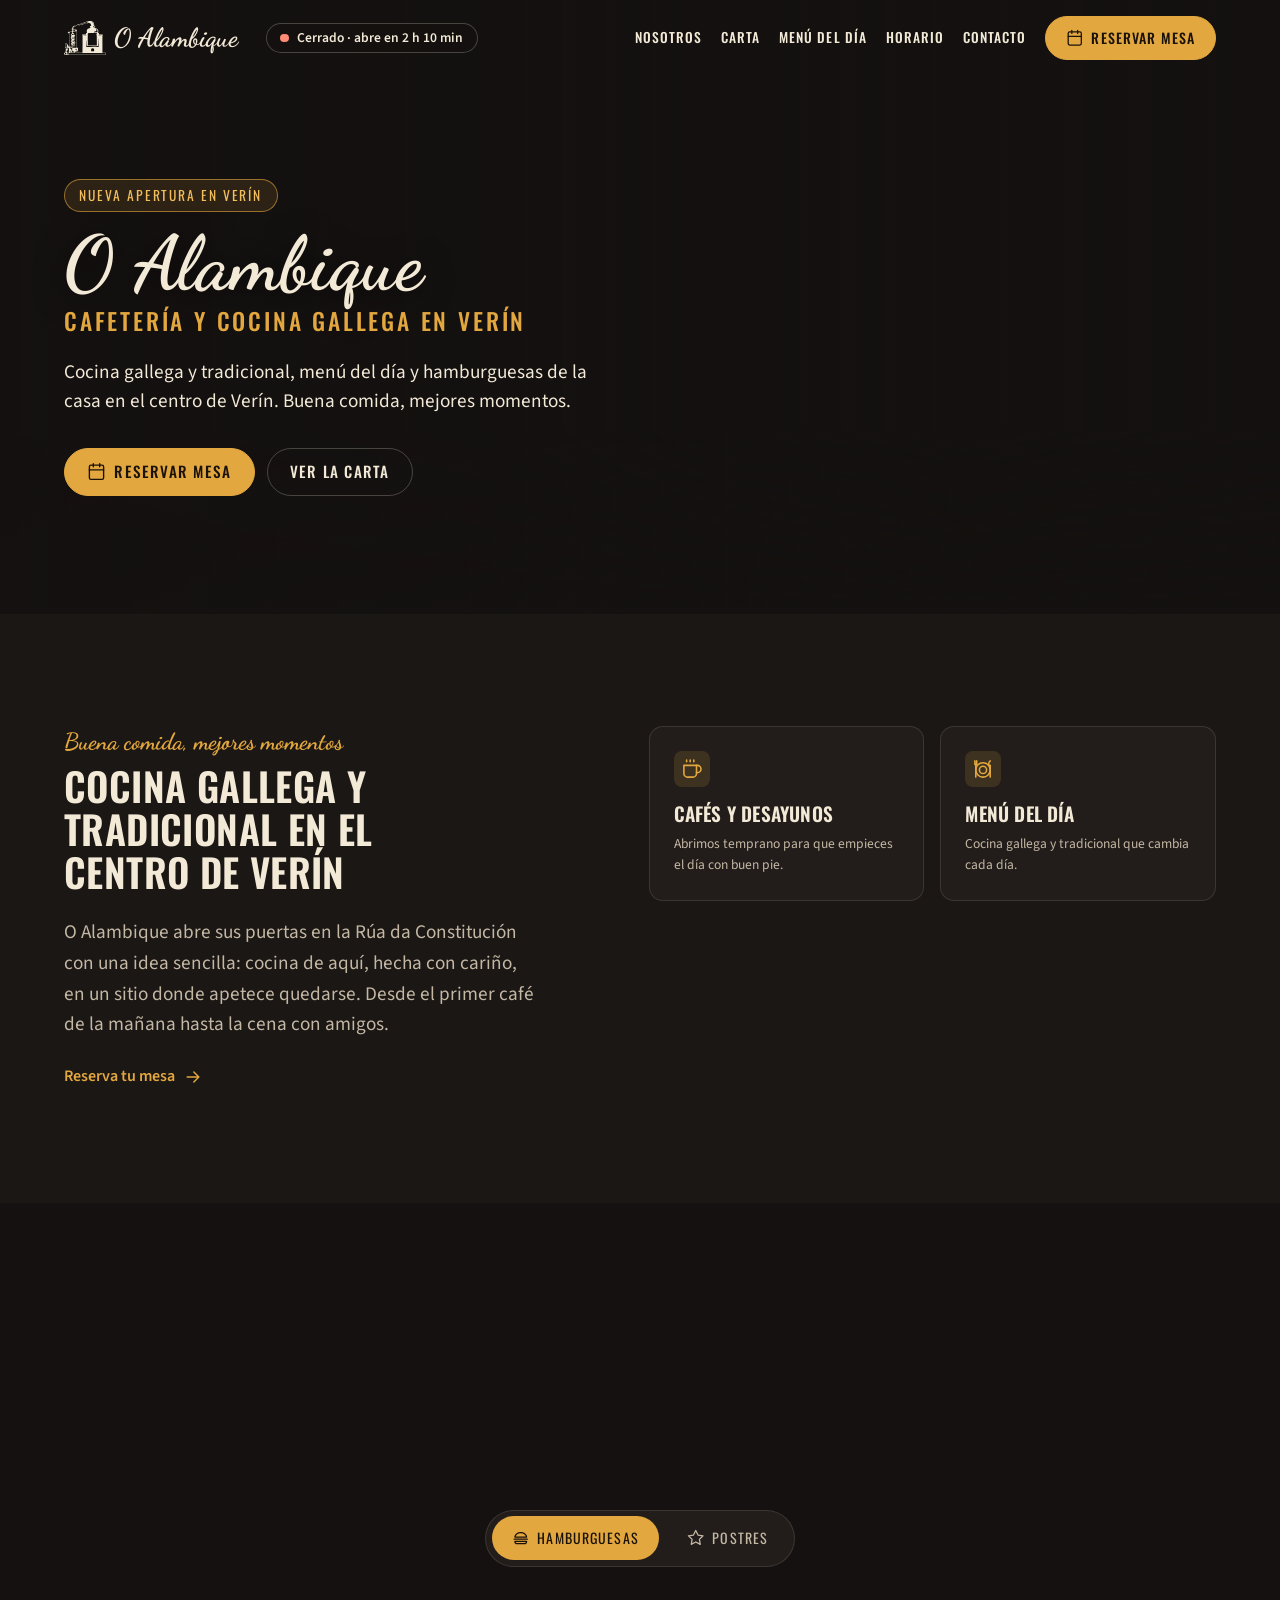
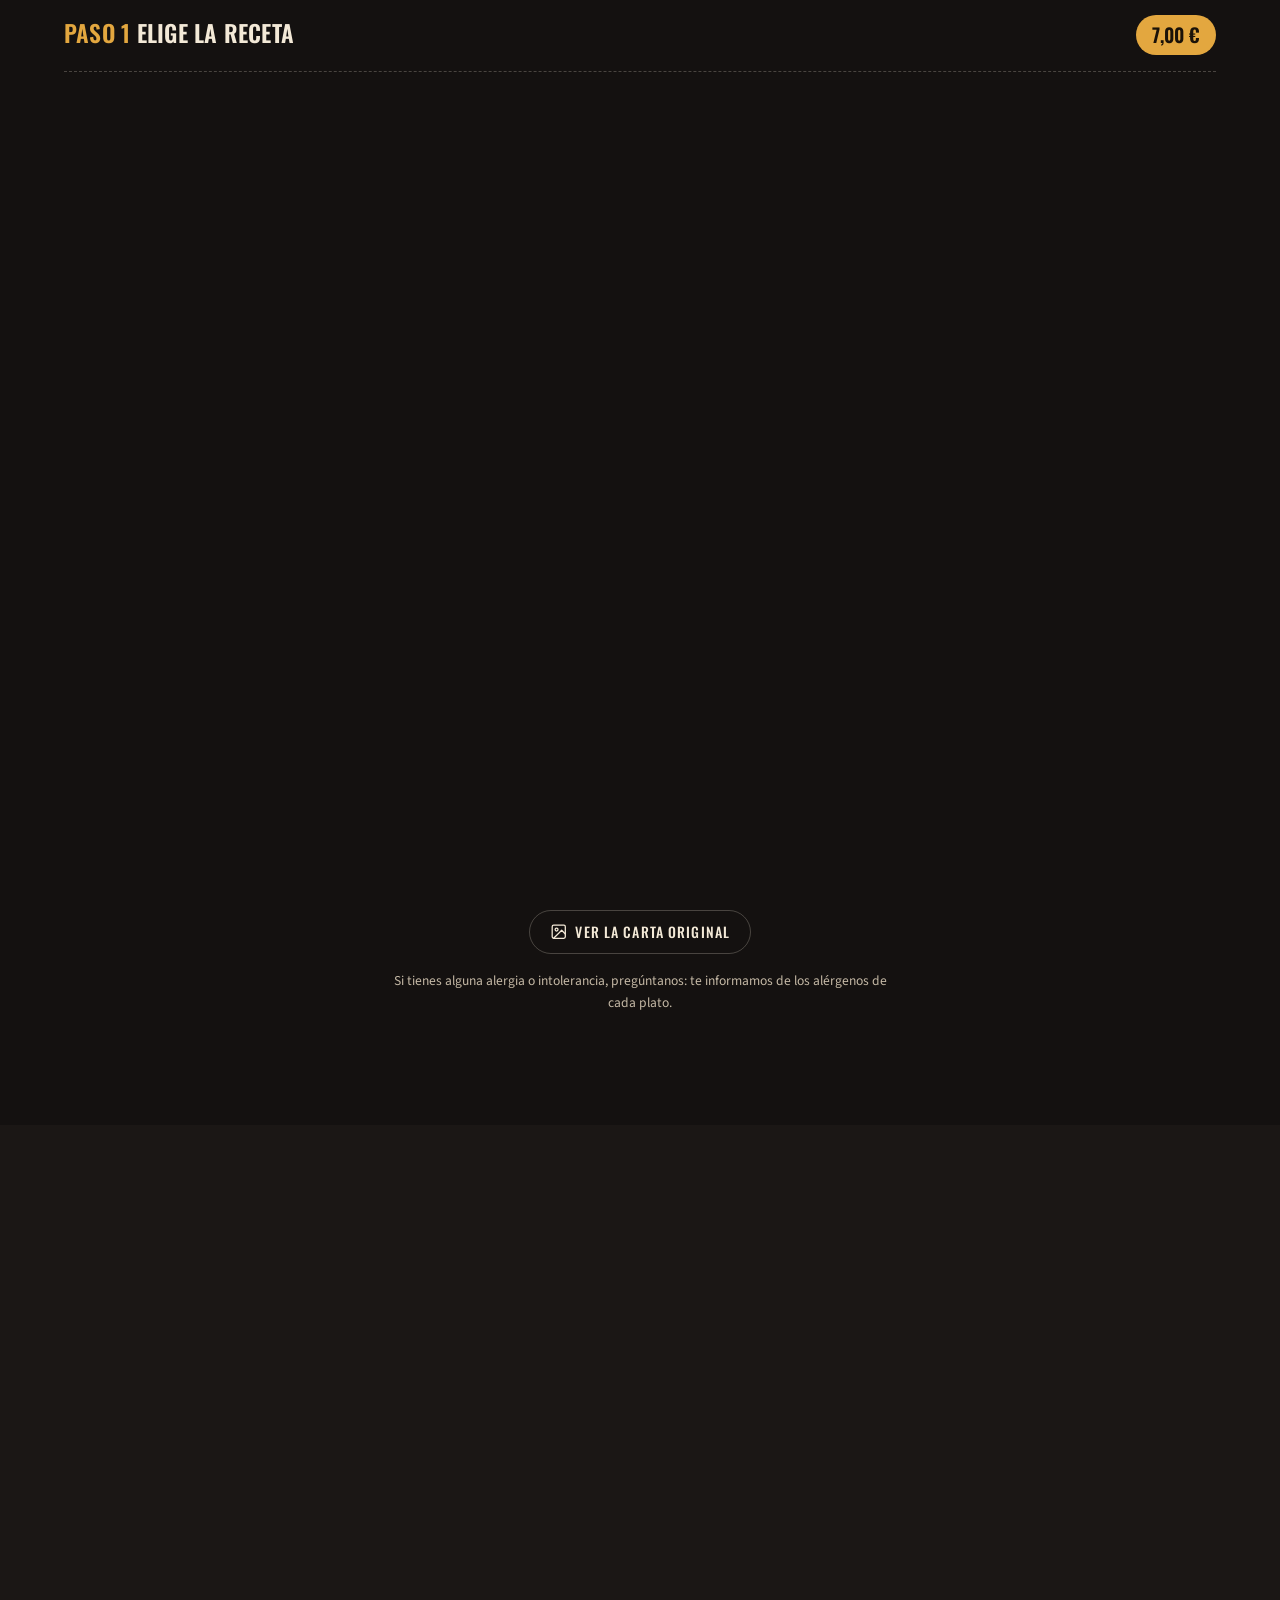
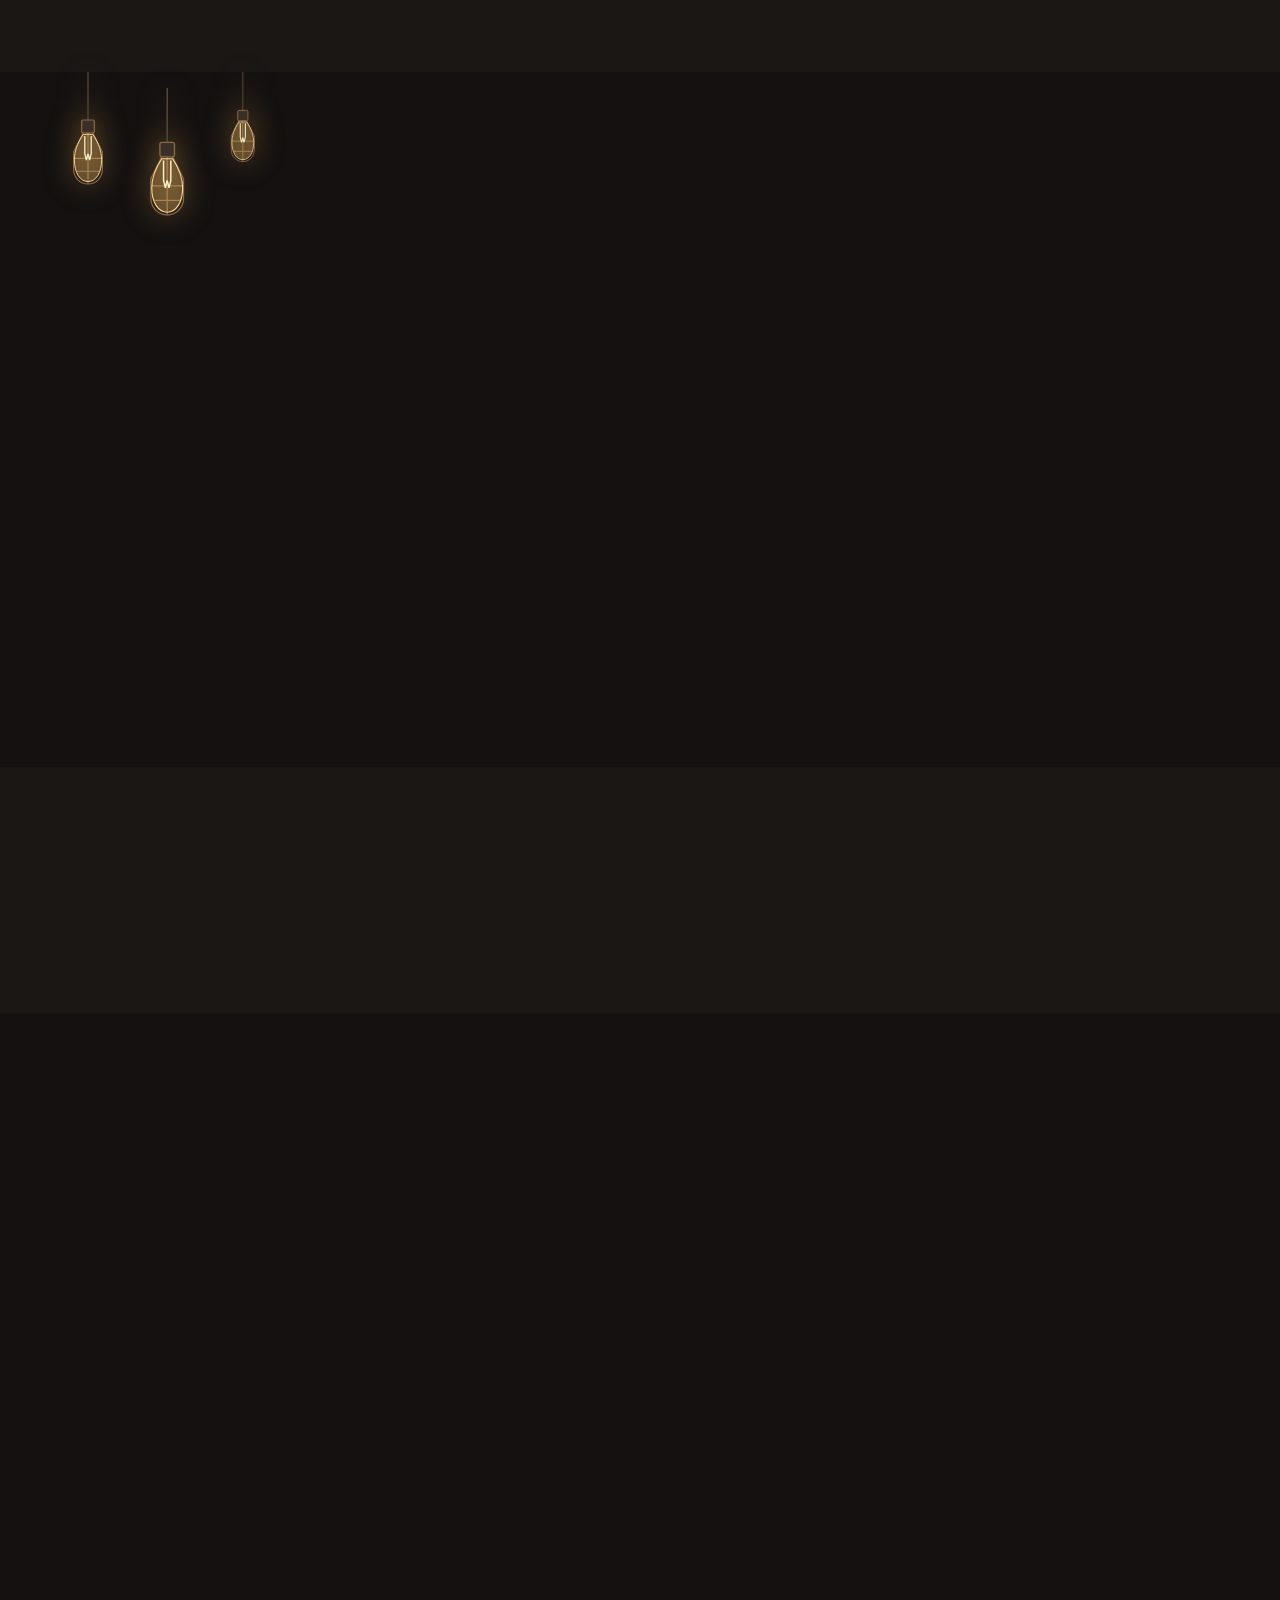
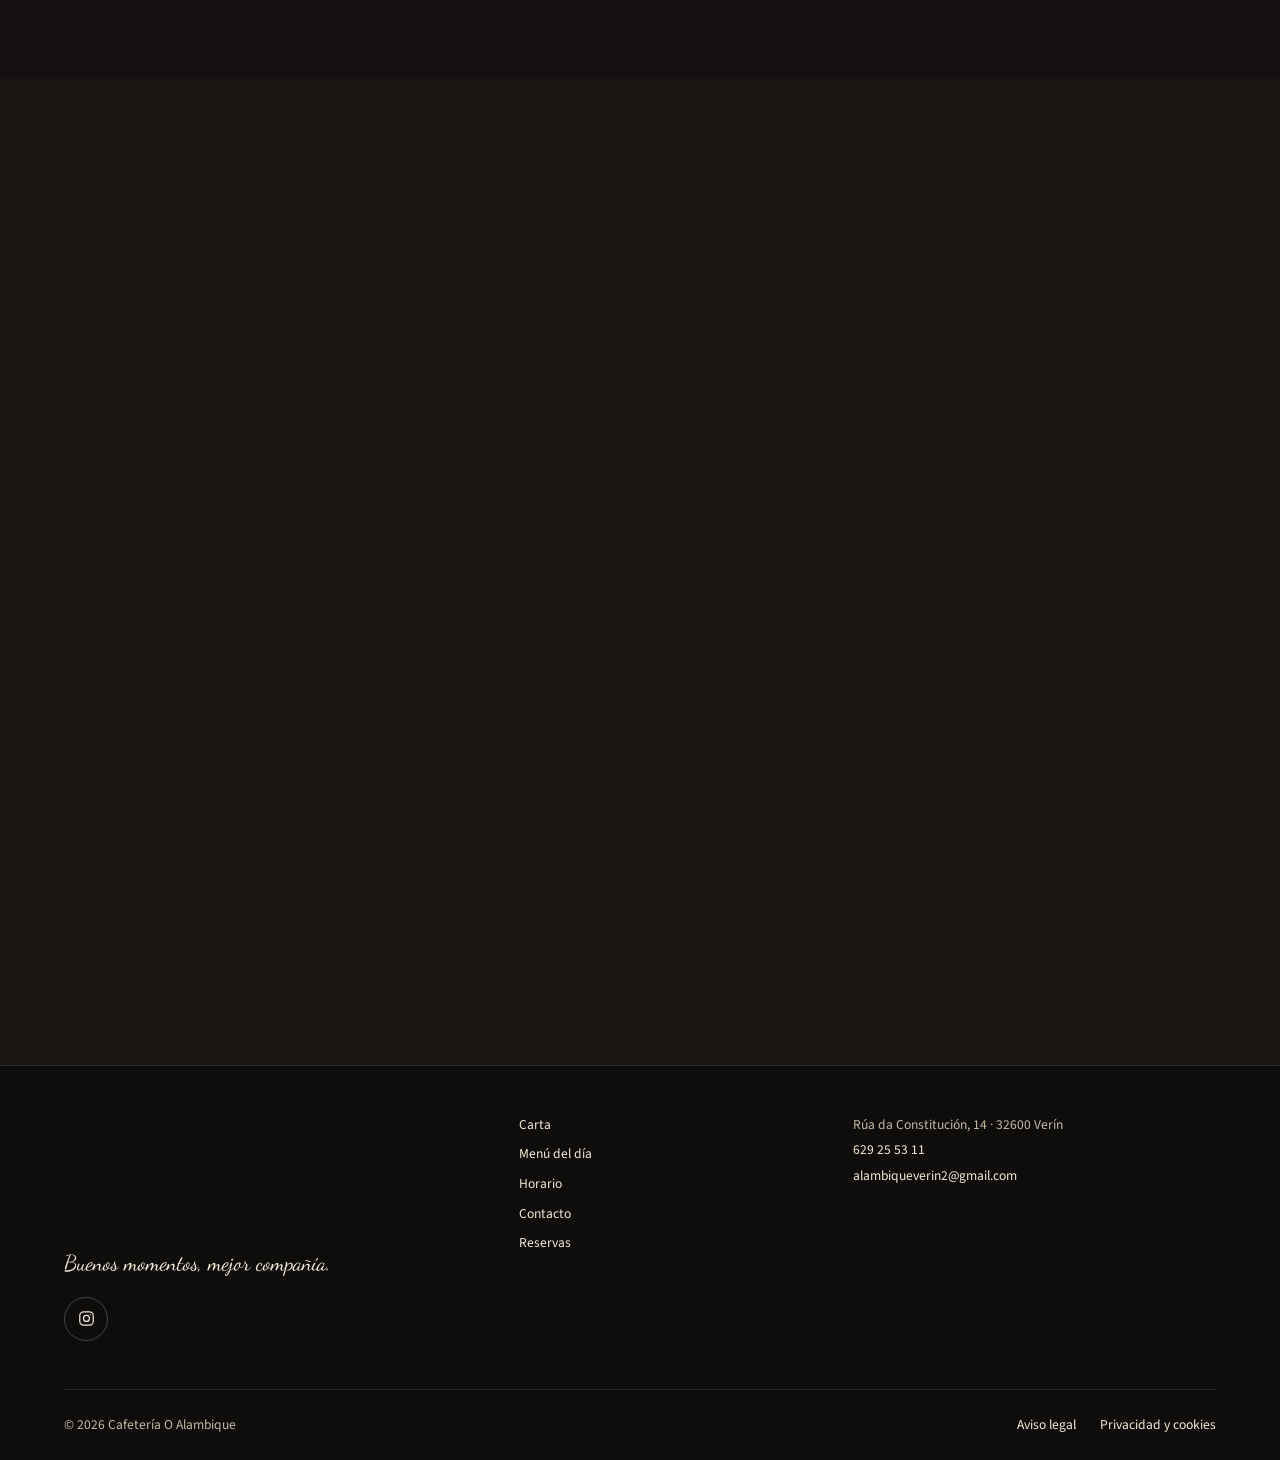
==== commit 4d860b6b: "Añadir Instagram" ====
--- a/index.html
+++ b/index.html
@@ -26,28 +26,28 @@
   <meta property="og:image:alt" content="Logotipo de O Alambique sobre el comedor del local">
   <meta name="twitter:card" content="summary_large_image">
 
-  <link rel="icon" href="/favicon.ico" sizes="32x32">
-  <link rel="icon" href="/favicon.svg" type="image/svg+xml">
-  <link rel="apple-touch-icon" href="/apple-touch-icon.png">
-  <link rel="manifest" href="/site.webmanifest">
-
-  <link rel="preload" href="/assets/fonts/oswald.woff2" as="font" type="font/woff2" crossorigin>
-  <link rel="preload" href="/assets/fonts/source-sans-3.woff2" as="font" type="font/woff2" crossorigin>
+  <link rel="icon" href="favicon.ico" sizes="32x32">
+  <link rel="icon" href="favicon.svg" type="image/svg+xml">
+  <link rel="apple-touch-icon" href="apple-touch-icon.png">
+  <link rel="manifest" href="site.webmanifest">
+
+  <link rel="preload" href="assets/fonts/oswald.woff2" as="font" type="font/woff2" crossorigin>
+  <link rel="preload" href="assets/fonts/source-sans-3.woff2" as="font" type="font/woff2" crossorigin>
   <link rel="preload" as="image" type="image/avif" media="(min-width: 768px)"
-        imagesrcset="/assets/img/interior-1024.avif 1024w, /assets/img/interior-1600.avif 1600w, /assets/img/interior-2040.avif 2040w"
+        imagesrcset="assets/img/interior-1024.avif 1024w, assets/img/interior-1600.avif 1600w, assets/img/interior-2040.avif 2040w"
         imagesizes="100vw">
   <link rel="preload" as="image" type="image/avif" media="(max-width: 767px)"
-        imagesrcset="/assets/img/interior-mobile-480.avif 480w, /assets/img/interior-mobile-900.avif 900w"
+        imagesrcset="assets/img/interior-mobile-480.avif 480w, assets/img/interior-mobile-900.avif 900w"
         imagesizes="100vw">
 
-  <link rel="stylesheet" href="/css/tokens.css">
-  <link rel="stylesheet" href="/css/base.css">
-  <link rel="stylesheet" href="/css/layout.css">
-  <link rel="stylesheet" href="/css/components.css">
-  <link rel="stylesheet" href="/css/sections.css">
-  <link rel="stylesheet" href="/css/animations.css">
-
-  <script type="module" src="/js/main.js"></script>
+  <link rel="stylesheet" href="css/tokens.css">
+  <link rel="stylesheet" href="css/base.css">
+  <link rel="stylesheet" href="css/layout.css">
+  <link rel="stylesheet" href="css/components.css">
+  <link rel="stylesheet" href="css/sections.css">
+  <link rel="stylesheet" href="css/animations.css">
+
+  <script type="module" src="js/main.js"></script>
 
   <script type="application/ld+json">
   {
@@ -73,6 +73,7 @@
         "acceptsReservations": true,
         "hasMenu": { "@id": "https://www.cafeteriaoalambique.es/#carta" },
         "hasMap": "https://maps.app.goo.gl/cbPHyHC8E4sGFUoD7",
+        "sameAs": ["https://www.instagram.com/alambiqueverin/"],
         "address": {
           "@type": "PostalAddress",
           "streetAddress": "Rúa da Constitución, 14",
@@ -150,6 +151,7 @@
     <symbol id="icon-check" viewBox="0 0 24 24"><path d="M20 6 9 17l-5-5"/></symbol>
     <symbol id="icon-alert" viewBox="0 0 24 24"><circle cx="12" cy="12" r="9"/><path d="M12 8v4M12 16h.01"/></symbol>
     <symbol id="icon-refresh" viewBox="0 0 24 24"><path d="M21 12a9 9 0 1 1-2.6-6.4L21 8"/><path d="M21 3v5h-5"/></symbol>
+    <symbol id="icon-instagram" viewBox="0 0 24 24"><rect x="2.5" y="2.5" width="19" height="19" rx="5.5"/><circle cx="12" cy="12" r="4.25"/><path d="M17.5 6.5h.01"/></symbol>
     <symbol id="icon-image" viewBox="0 0 24 24"><rect x="3" y="3" width="18" height="18" rx="2"/><circle cx="9" cy="9" r="2"/><path d="m21 15-5-5L5 21"/></symbol>
     <symbol id="icon-bulb" viewBox="0 0 60 150"><path class="bulb__wire" d="M30 0v62"/><rect class="bulb__cap" x="22" y="60" width="16" height="16" rx="2"/><path class="bulb__cage" d="M24 76 12 100v22c0 10 8 18 18 18s18-8 18-18v-22L36 76M12 108h36M16 124h28M30 76v64"/><path class="bulb__glass" d="M24 78c-8 12-11 22-11 32 0 16 7 27 17 27s17-11 17-27c0-10-3-20-11-32z"/><path class="bulb__filament" d="M26 80v22l2 8 2-8 2 8 2-8V80"/></symbol>
   </svg>
@@ -159,7 +161,7 @@
   <header class="site-header" data-header>
     <div class="site-header__inner container">
       <a class="brand" href="#inicio" aria-label="O Alambique, ir al inicio">
-        <img class="brand__mark" src="/assets/img/logo-mark.svg" alt="" width="493" height="403">
+        <img class="brand__mark" src="assets/img/logo-mark.svg" alt="" width="493" height="403">
         <span class="brand__name">O Alambique</span>
       </a>
 
@@ -194,11 +196,11 @@
   <main id="contenido" tabindex="-1">
     <section class="hero" id="inicio" aria-labelledby="hero-title">
       <picture class="hero__media">
-        <source type="image/avif" media="(max-width: 767px)" srcset="/assets/img/interior-mobile-480.avif 480w, /assets/img/interior-mobile-900.avif 900w" sizes="100vw">
-        <source type="image/webp" media="(max-width: 767px)" srcset="/assets/img/interior-mobile-480.webp 480w, /assets/img/interior-mobile-900.webp 900w" sizes="100vw">
-        <source type="image/avif" srcset="/assets/img/interior-1024.avif 1024w, /assets/img/interior-1600.avif 1600w, /assets/img/interior-2040.avif 2040w" sizes="100vw">
-        <source type="image/webp" srcset="/assets/img/interior-1024.webp 1024w, /assets/img/interior-1600.webp 1600w, /assets/img/interior-2040.webp 2040w" sizes="100vw">
-        <img class="hero__image" src="/assets/img/interior-1600.jpg" alt="Comedor de O Alambique con lámparas cálidas y el nombre del local en la pared" width="1600" height="620" fetchpriority="high" decoding="async">
+        <source type="image/avif" media="(max-width: 767px)" srcset="assets/img/interior-mobile-480.avif 480w, assets/img/interior-mobile-900.avif 900w" sizes="100vw">
+        <source type="image/webp" media="(max-width: 767px)" srcset="assets/img/interior-mobile-480.webp 480w, assets/img/interior-mobile-900.webp 900w" sizes="100vw">
+        <source type="image/avif" srcset="assets/img/interior-1024.avif 1024w, assets/img/interior-1600.avif 1600w, assets/img/interior-2040.avif 2040w" sizes="100vw">
+        <source type="image/webp" srcset="assets/img/interior-1024.webp 1024w, assets/img/interior-1600.webp 1600w, assets/img/interior-2040.webp 2040w" sizes="100vw">
+        <img class="hero__image" src="assets/img/interior-1600.jpg" alt="Comedor de O Alambique con lámparas cálidas y el nombre del local en la pared" width="1600" height="620" fetchpriority="high" decoding="async">
       </picture>
 
       <div class="hero__content container">
@@ -288,8 +290,8 @@
             <ul class="dish-grid" role="list" data-reveal-group>
               <li class="dish-card dish-card--featured" data-reveal>
                 <picture class="dish-card__media">
-                  <source type="image/avif" srcset="/assets/img/burger-clasica-suprema.avif">
-                  <img src="/assets/img/burger-clasica-suprema.webp" alt="Hamburguesa La Clásica Suprema con cheddar y panceta" width="240" height="230" loading="lazy" decoding="async">
+                  <source type="image/avif" srcset="assets/img/burger-clasica-suprema.avif">
+                  <img src="assets/img/burger-clasica-suprema.webp" alt="Hamburguesa La Clásica Suprema con cheddar y panceta" width="240" height="230" loading="lazy" decoding="async">
                 </picture>
                 <div class="dish-card__body">
                   <p class="dish-card__number" aria-hidden="true">01</p>
@@ -300,8 +302,8 @@
               </li>
               <li class="dish-card" data-reveal>
                 <picture class="dish-card__media">
-                  <source type="image/avif" srcset="/assets/img/burger-mediterranea-gourmet.avif">
-                  <img src="/assets/img/burger-mediterranea-gourmet.webp" alt="Hamburguesa La Mediterránea Gourmet con queso de Arzúa y tomate seco" width="240" height="230" loading="lazy" decoding="async">
+                  <source type="image/avif" srcset="assets/img/burger-mediterranea-gourmet.avif">
+                  <img src="assets/img/burger-mediterranea-gourmet.webp" alt="Hamburguesa La Mediterránea Gourmet con queso de Arzúa y tomate seco" width="240" height="230" loading="lazy" decoding="async">
                 </picture>
                 <div class="dish-card__body">
                   <p class="dish-card__number" aria-hidden="true">02</p>
@@ -311,8 +313,8 @@
               </li>
               <li class="dish-card" data-reveal>
                 <picture class="dish-card__media">
-                  <source type="image/avif" srcset="/assets/img/burger-boletus-queso.avif">
-                  <img src="/assets/img/burger-boletus-queso.webp" alt="Hamburguesa La Boletus y Queso con cebolla frita y salsa de champiñones" width="240" height="230" loading="lazy" decoding="async">
+                  <source type="image/avif" srcset="assets/img/burger-boletus-queso.avif">
+                  <img src="assets/img/burger-boletus-queso.webp" alt="Hamburguesa La Boletus y Queso con cebolla frita y salsa de champiñones" width="240" height="230" loading="lazy" decoding="async">
                 </picture>
                 <div class="dish-card__body">
                   <p class="dish-card__number" aria-hidden="true">03</p>
@@ -322,8 +324,8 @@
               </li>
               <li class="dish-card" data-reveal>
                 <picture class="dish-card__media">
-                  <source type="image/avif" srcset="/assets/img/burger-iberica-ahumada.avif">
-                  <img src="/assets/img/burger-iberica-ahumada.webp" alt="Hamburguesa La Ibérica Ahumada con jamón serrano y huevo" width="240" height="230" loading="lazy" decoding="async">
+                  <source type="image/avif" srcset="assets/img/burger-iberica-ahumada.avif">
+                  <img src="assets/img/burger-iberica-ahumada.webp" alt="Hamburguesa La Ibérica Ahumada con jamón serrano y huevo" width="240" height="230" loading="lazy" decoding="async">
                 </picture>
                 <div class="dish-card__body">
                   <p class="dish-card__number" aria-hidden="true">04</p>
@@ -333,8 +335,8 @@
               </li>
               <li class="dish-card" data-reveal>
                 <picture class="dish-card__media">
-                  <source type="image/avif" srcset="/assets/img/burger-crispy-garden.avif">
-                  <img src="/assets/img/burger-crispy-garden.webp" alt="Hamburguesa La Crispy Garden con queso, lechuga y cebolla frita" width="240" height="230" loading="lazy" decoding="async">
+                  <source type="image/avif" srcset="assets/img/burger-crispy-garden.avif">
+                  <img src="assets/img/burger-crispy-garden.webp" alt="Hamburguesa La Crispy Garden con queso, lechuga y cebolla frita" width="240" height="230" loading="lazy" decoding="async">
                 </picture>
                 <div class="dish-card__body">
                   <p class="dish-card__number" aria-hidden="true">05</p>
@@ -543,6 +545,10 @@
               <svg class="icon" aria-hidden="true"><use href="#icon-mail"/></svg>
               <a href="mailto:alambiqueverin2@gmail.com">alambiqueverin2@gmail.com</a>
             </p>
+            <p class="contact-list__item">
+              <svg class="icon" aria-hidden="true"><use href="#icon-instagram"/></svg>
+              <a href="https://www.instagram.com/alambiqueverin/" target="_blank" rel="noopener noreferrer">@alambiqueverin<span class="visually-hidden"> en Instagram (se abre en una pestaña nueva)</span></a>
+            </p>
           </address>
           <a class="btn btn--ghost" href="https://maps.app.goo.gl/cbPHyHC8E4sGFUoD7" target="_blank" rel="noopener noreferrer">
             <svg class="icon" aria-hidden="true"><use href="#icon-pin"/></svg>
@@ -640,7 +646,7 @@
 
               <div class="field field--full field--check">
                 <input class="field__checkbox" id="res-privacy" name="privacy" type="checkbox" required aria-describedby="res-privacy-error">
-                <label for="res-privacy">He leído y acepto la <a href="/privacidad.html">política de privacidad</a>. <span aria-hidden="true">*</span></label>
+                <label for="res-privacy">He leído y acepto la <a href="privacidad.html">política de privacidad</a>. <span aria-hidden="true">*</span></label>
                 <p class="field__error" id="res-privacy-error" data-error-for="privacy"></p>
               </div>
             </div>
@@ -669,8 +675,15 @@
   <footer class="site-footer">
     <div class="container site-footer__grid">
       <div class="site-footer__brand">
-        <img src="/assets/img/logo-o-alambique.svg" alt="O Alambique" width="1196" height="820" loading="lazy" decoding="async">
+        <img src="assets/img/logo-o-alambique.svg" alt="O Alambique" width="1196" height="820" loading="lazy" decoding="async">
         <p class="site-footer__tagline">Buenos momentos, mejor compañía.</p>
+        <ul class="social-links" role="list">
+          <li>
+            <a class="social-link" href="https://www.instagram.com/alambiqueverin/" target="_blank" rel="noopener noreferrer" aria-label="Instagram de O Alambique (se abre en una pestaña nueva)">
+              <svg class="icon" aria-hidden="true"><use href="#icon-instagram"/></svg>
+            </a>
+          </li>
+        </ul>
       </div>
 
       <nav class="site-footer__nav" aria-label="Pie de página">
@@ -693,8 +706,8 @@
     <div class="container site-footer__bottom">
       <p>© <span data-current-year>2026</span> Cafetería O Alambique</p>
       <ul class="site-footer__legal" role="list">
-        <li><a href="/aviso-legal.html">Aviso legal</a></li>
-        <li><a href="/privacidad.html">Privacidad y cookies</a></li>
+        <li><a href="aviso-legal.html">Aviso legal</a></li>
+        <li><a href="privacidad.html">Privacidad y cookies</a></li>
       </ul>
     </div>
   </footer>
@@ -707,9 +720,9 @@
       </button>
     </div>
     <picture>
-      <source type="image/avif" srcset="/assets/img/carta-640.avif 640w, /assets/img/carta-1024.avif 1024w" sizes="(min-width: 700px) 640px, 92vw">
-      <source type="image/webp" srcset="/assets/img/carta-640.webp 640w, /assets/img/carta-1024.webp 1024w" sizes="(min-width: 700px) 640px, 92vw">
-      <img class="dialog__image" src="/assets/img/carta-640.jpg" alt="Carta de O Alambique: cinco hamburguesas a 7 euros, suplementos de carne y postres caseros" width="640" height="960" loading="lazy" decoding="async">
+      <source type="image/avif" srcset="assets/img/carta-640.avif 640w, assets/img/carta-1024.avif 1024w" sizes="(min-width: 700px) 640px, 92vw">
+      <source type="image/webp" srcset="assets/img/carta-640.webp 640w, assets/img/carta-1024.webp 1024w" sizes="(min-width: 700px) 640px, 92vw">
+      <img class="dialog__image" src="assets/img/carta-640.jpg" alt="Carta de O Alambique: cinco hamburguesas a 7 euros, suplementos de carne y postres caseros" width="640" height="960" loading="lazy" decoding="async">
     </picture>
   </dialog>
 </body>
--- a/css/tokens.css
+++ b/css/tokens.css
@@ -1,6 +1,6 @@
 @font-face {
   font-family: "Oswald";
-  src: url("/assets/fonts/oswald.woff2") format("woff2");
+  src: url("../assets/fonts/oswald.woff2") format("woff2");
   font-weight: 200 700;
   font-style: normal;
   font-display: swap;
@@ -8,7 +8,7 @@
 
 @font-face {
   font-family: "Source Sans 3";
-  src: url("/assets/fonts/source-sans-3.woff2") format("woff2");
+  src: url("../assets/fonts/source-sans-3.woff2") format("woff2");
   font-weight: 200 900;
   font-style: normal;
   font-display: swap;
@@ -16,7 +16,7 @@
 
 @font-face {
   font-family: "Dancing Script";
-  src: url("/assets/fonts/dancing-script.woff2") format("woff2");
+  src: url("../assets/fonts/dancing-script.woff2") format("woff2");
   font-weight: 400 700;
   font-style: normal;
   font-display: swap;
--- a/css/layout.css
+++ b/css/layout.css
@@ -298,6 +298,29 @@
   color: var(--color-text);
 }
 
+.social-links {
+  display: flex;
+  gap: var(--space-s);
+  margin-top: var(--space-m);
+}
+
+.site-footer .social-link {
+  display: inline-grid;
+  place-items: center;
+  width: 2.75rem;
+  height: 2.75rem;
+  border: 1px solid var(--color-line-strong);
+  border-radius: 50%;
+  color: var(--color-text);
+  transition: border-color var(--duration-fast) ease, color var(--duration-fast) ease, translate var(--duration) var(--ease-spring);
+}
+
+.site-footer .social-link:hover {
+  border-color: var(--color-accent);
+  color: var(--color-accent);
+  translate: 0 -2px;
+}
+
 .site-footer__nav ul {
   display: grid;
   gap: var(--space-xs);
--- a/css/sections.css
+++ b/css/sections.css
@@ -3,9 +3,7 @@
   position: relative;
   display: grid;
   align-items: center;
-  /* Alto limitado para no ampliar en exceso una foto panorámica */
-  min-height: min(100vh, 44rem);
-  min-height: min(100svh, 44rem);
+  min-height: 100vh;
   padding-block: calc(var(--header-height) + var(--space-xl)) var(--space-2xl);
   overflow: hidden;
   isolation: isolate;
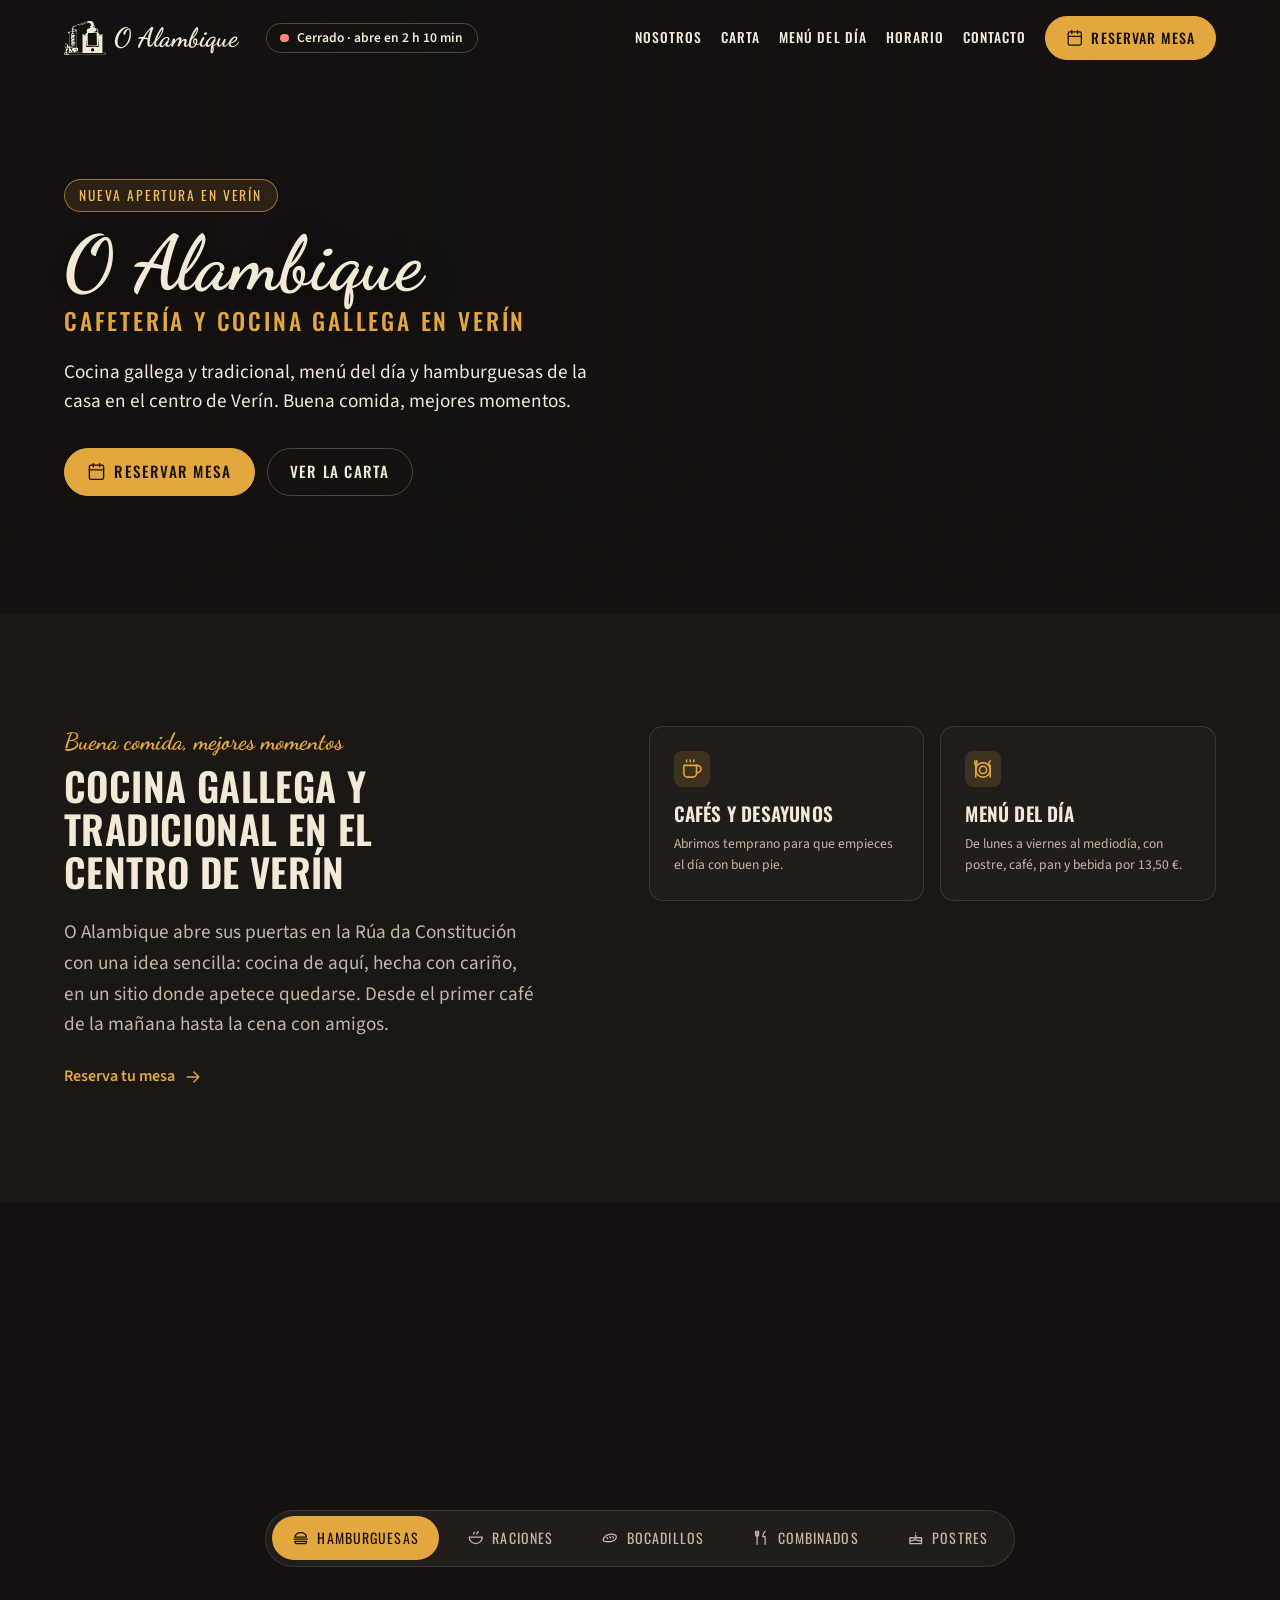
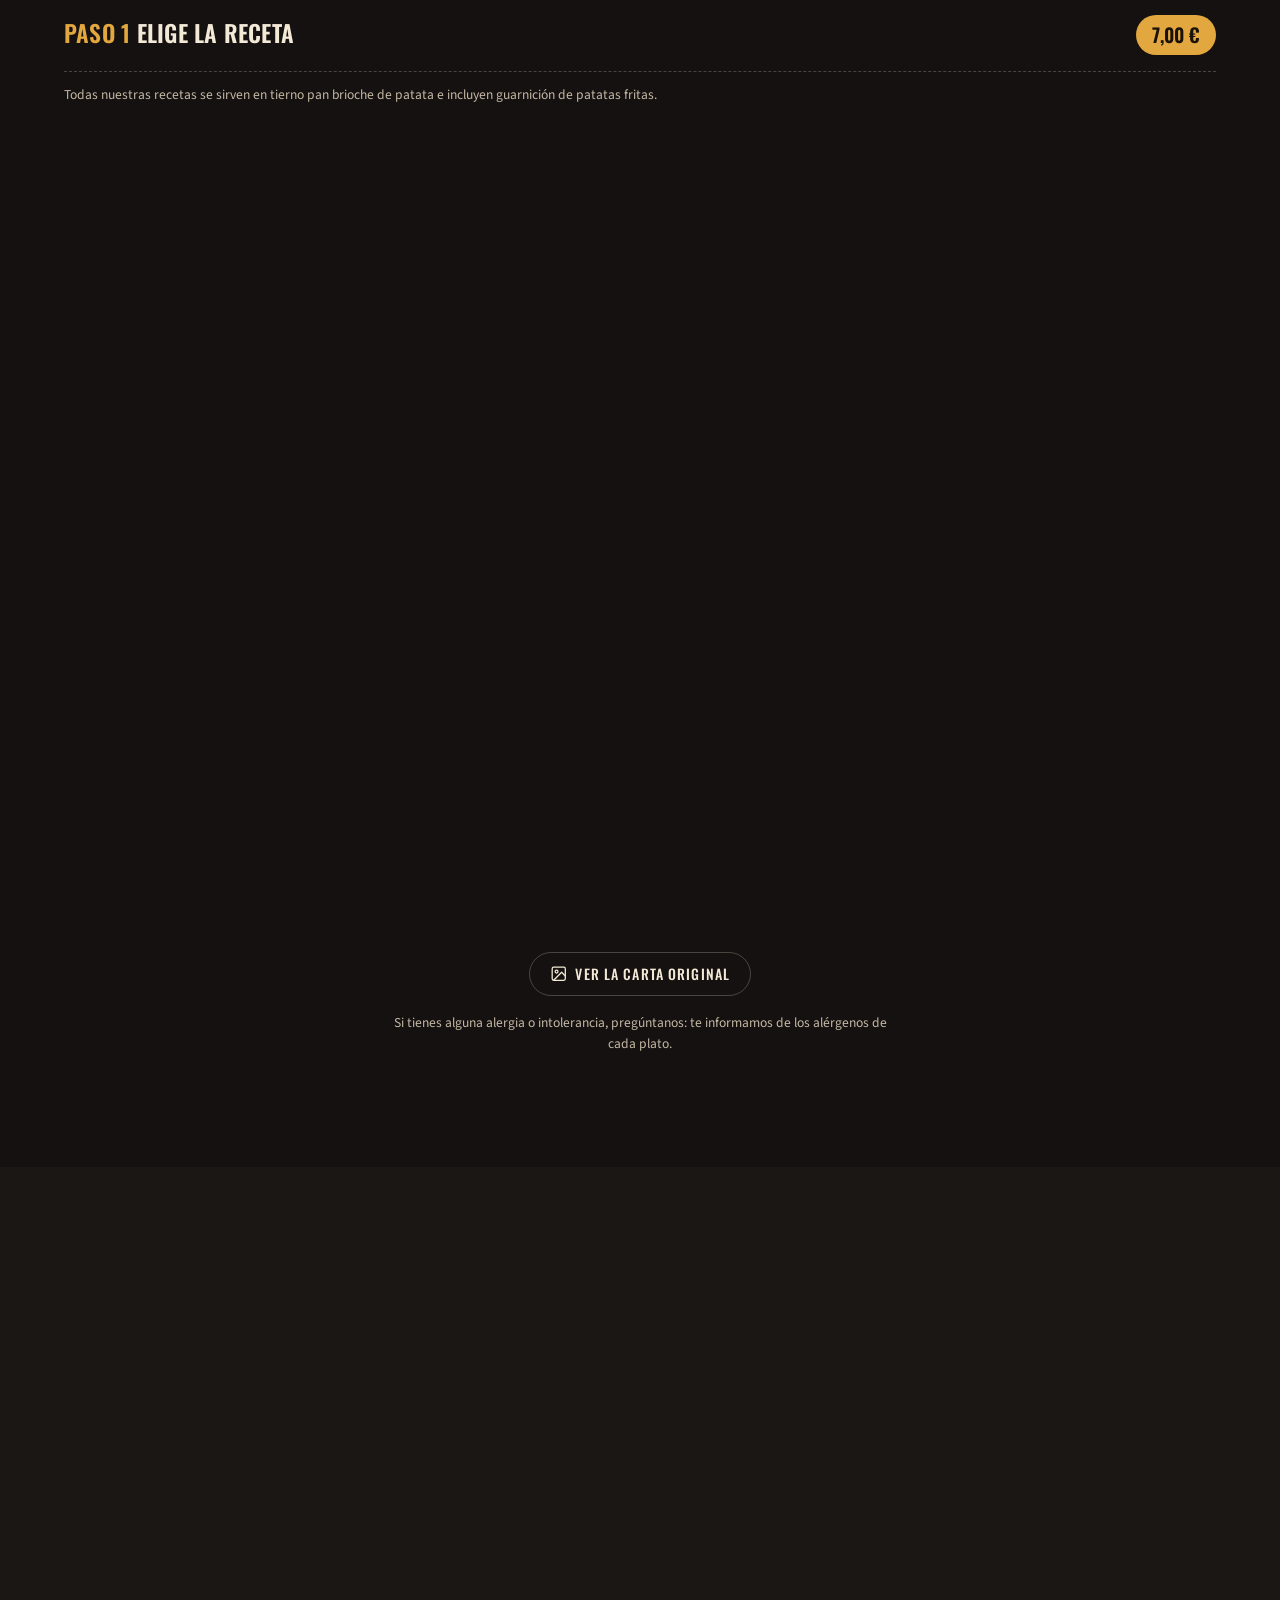
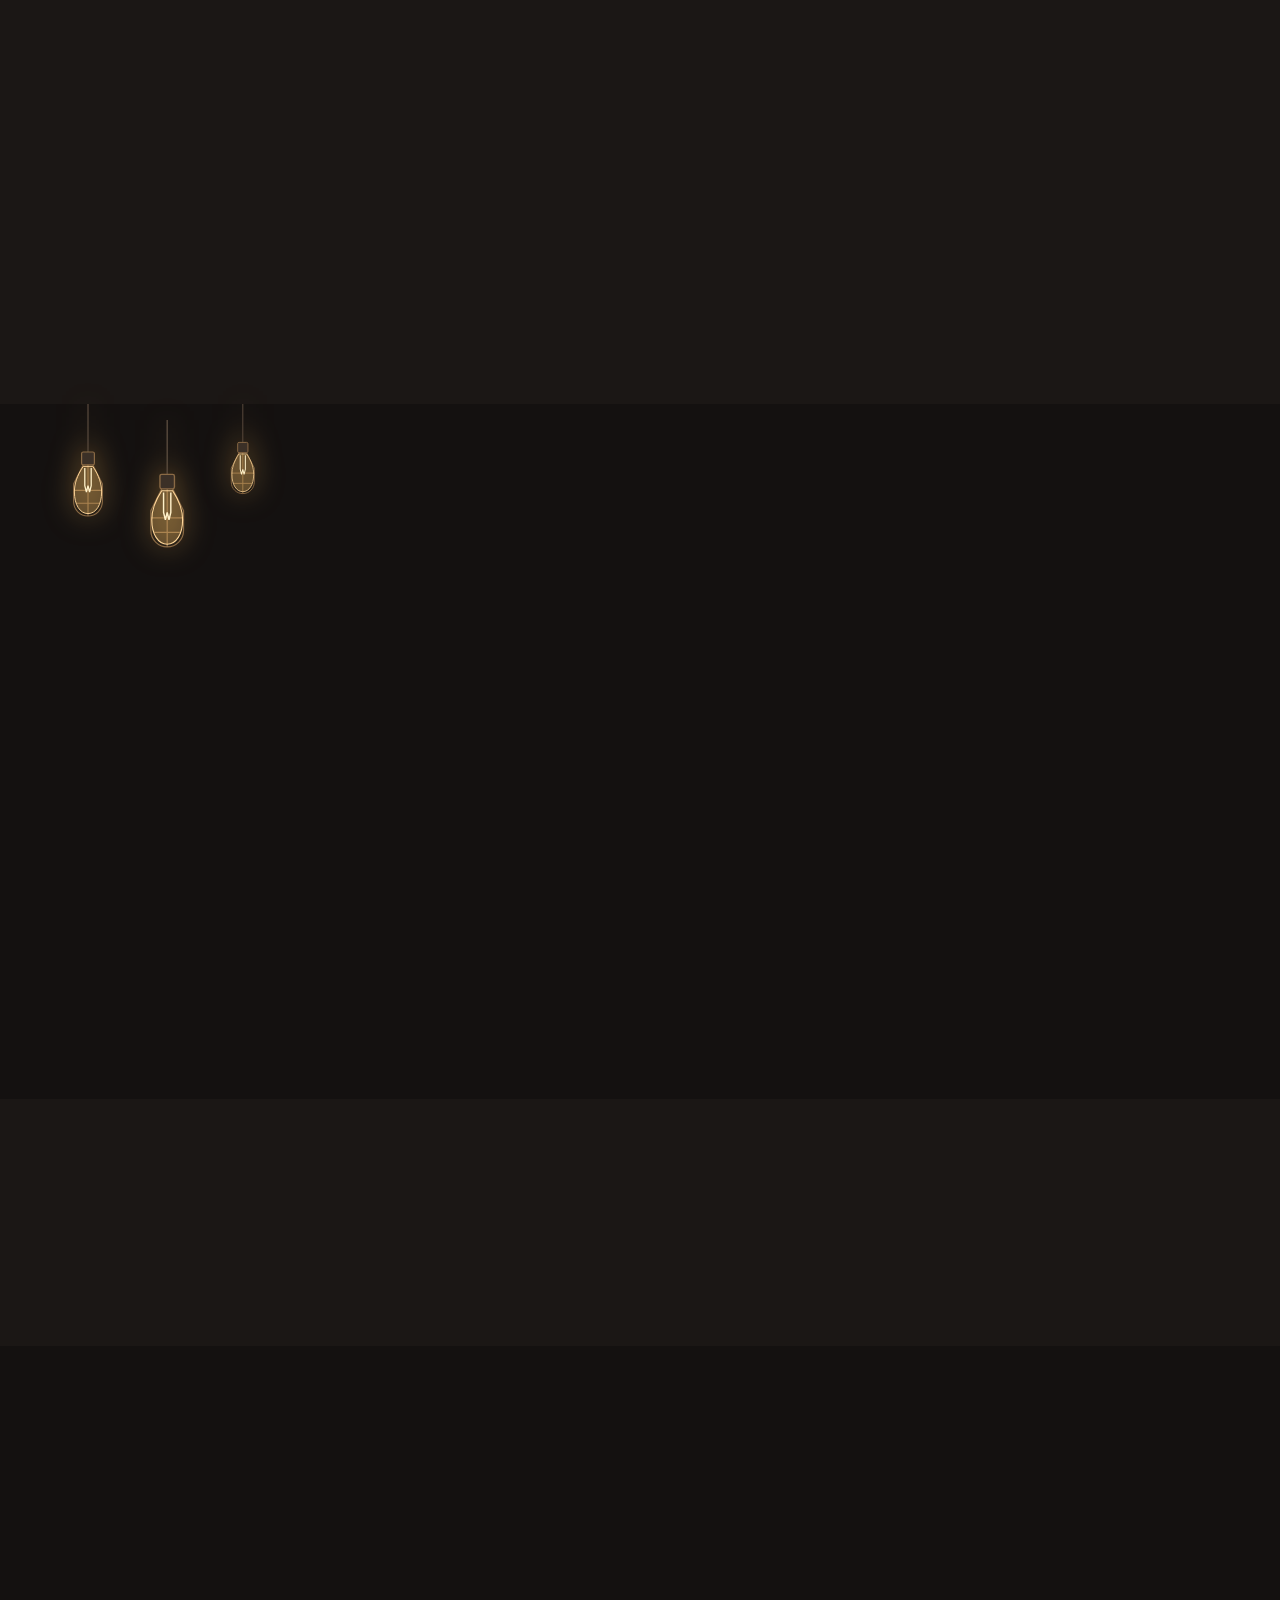
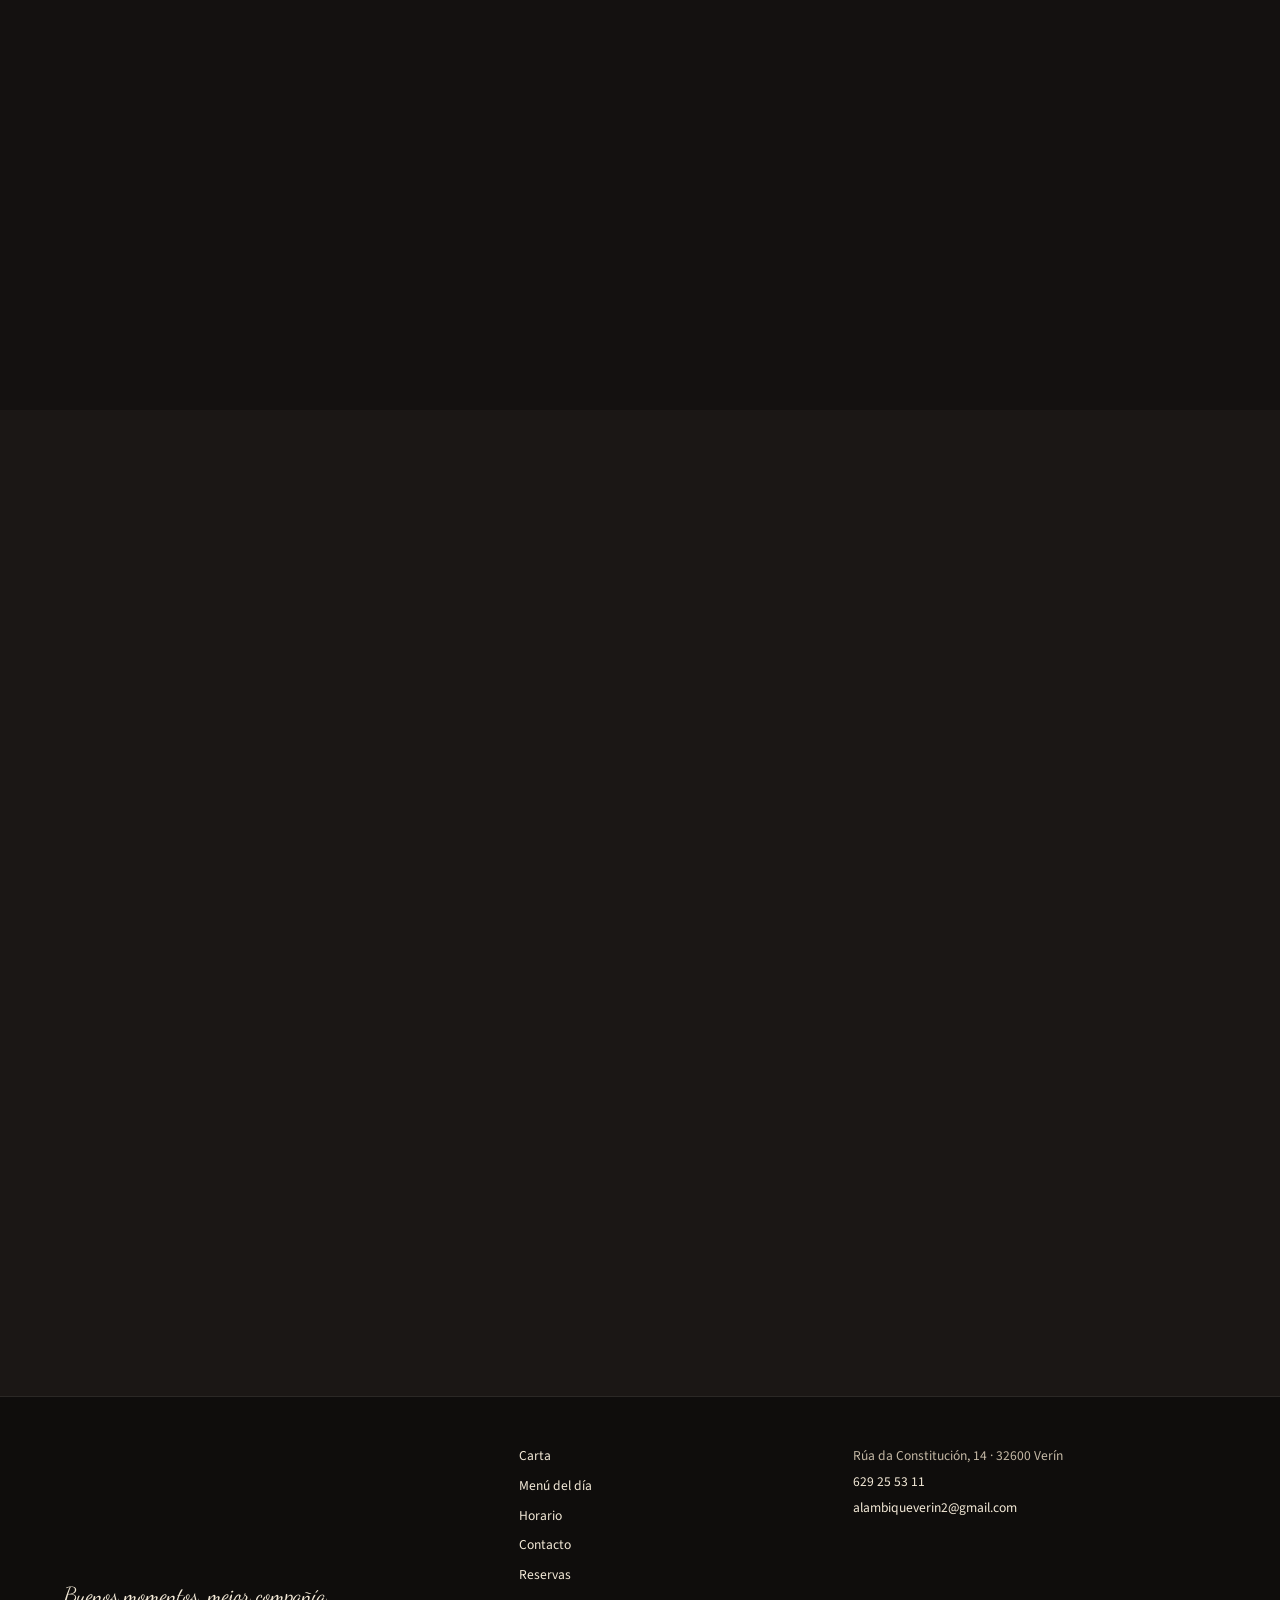
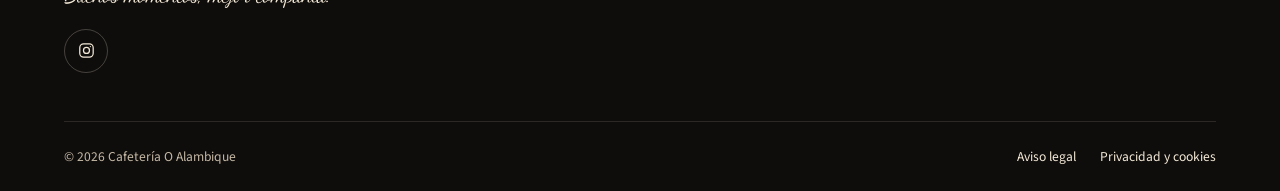
==== commit 85ea67bf: "Menú del día horizontal y pestañas en varias líneas" ====
--- a/index.html
+++ b/index.html
@@ -54,10 +54,16 @@
     "@context": "https://schema.org",
     "@graph": [
       {
-        "@type": ["Restaurant", "CafeOrCoffeeShop"],
+        "@type": [
+          "Restaurant",
+          "CafeOrCoffeeShop"
+        ],
         "@id": "https://www.cafeteriaoalambique.es/#negocio",
         "name": "Cafetería O Alambique",
-        "alternateName": ["O Alambique", "Restaurante Alambique"],
+        "alternateName": [
+          "O Alambique",
+          "Restaurante Alambique"
+        ],
         "description": "Cafetería y restaurante de cocina gallega y tradicional en Verín (Ourense). Menú del día, hamburguesas, comida para llevar y reparto a domicilio.",
         "url": "https://www.cafeteriaoalambique.es/",
         "logo": "https://www.cafeteriaoalambique.es/assets/icons/icon-512.png",
@@ -69,11 +75,19 @@
         "email": "alambiqueverin2@gmail.com",
         "priceRange": "€",
         "currenciesAccepted": "EUR",
-        "servesCuisine": ["Gallega", "Tradicional", "Hamburguesas"],
+        "servesCuisine": [
+          "Gallega",
+          "Tradicional",
+          "Hamburguesas"
+        ],
         "acceptsReservations": true,
-        "hasMenu": { "@id": "https://www.cafeteriaoalambique.es/#carta" },
+        "hasMenu": {
+          "@id": "https://www.cafeteriaoalambique.es/#carta"
+        },
         "hasMap": "https://maps.app.goo.gl/cbPHyHC8E4sGFUoD7",
-        "sameAs": ["https://www.instagram.com/alambiqueverin/"],
+        "sameAs": [
+          "https://www.instagram.com/alambiqueverin/"
+        ],
         "address": {
           "@type": "PostalAddress",
           "streetAddress": "Rúa da Constitución, 14",
@@ -82,11 +96,36 @@
           "postalCode": "32600",
           "addressCountry": "ES"
         },
-        "areaServed": { "@type": "City", "name": "Verín" },
+        "areaServed": {
+          "@type": "City",
+          "name": "Verín"
+        },
         "openingHoursSpecification": [
-          { "@type": "OpeningHoursSpecification", "dayOfWeek": ["Monday", "Thursday", "Friday"], "opens": "08:30", "closes": "23:59" },
-          { "@type": "OpeningHoursSpecification", "dayOfWeek": "Tuesday", "opens": "08:30", "closes": "16:30" },
-          { "@type": "OpeningHoursSpecification", "dayOfWeek": ["Saturday", "Sunday"], "opens": "09:30", "closes": "23:59" }
+          {
+            "@type": "OpeningHoursSpecification",
+            "dayOfWeek": [
+              "Monday",
+              "Thursday",
+              "Friday"
+            ],
+            "opens": "08:30",
+            "closes": "23:59"
+          },
+          {
+            "@type": "OpeningHoursSpecification",
+            "dayOfWeek": "Tuesday",
+            "opens": "08:30",
+            "closes": "16:30"
+          },
+          {
+            "@type": "OpeningHoursSpecification",
+            "dayOfWeek": [
+              "Saturday",
+              "Sunday"
+            ],
+            "opens": "09:30",
+            "closes": "23:59"
+          }
         ]
       },
       {
@@ -98,23 +137,448 @@
         "hasMenuSection": [
           {
             "@type": "MenuSection",
+            "name": "Menú del día",
+            "description": "De lunes a viernes al mediodía. Incluye primer plato, segundo plato, postre, café, pan y bebida.",
+            "hasMenuItem": [
+              {
+                "@type": "MenuItem",
+                "name": "Menú del día",
+                "description": "Primer plato, segundo plato, postre, café, pan y bebida.",
+                "offers": {
+                  "@type": "Offer",
+                  "price": "13.50",
+                  "priceCurrency": "EUR"
+                }
+              }
+            ]
+          },
+          {
+            "@type": "MenuSection",
+            "name": "Raciones",
+            "hasMenuItem": [
+              {
+                "@type": "MenuItem",
+                "name": "Patatas fritas",
+                "offers": {
+                  "@type": "Offer",
+                  "price": "3.00",
+                  "priceCurrency": "EUR"
+                }
+              },
+              {
+                "@type": "MenuItem",
+                "name": "Patatas dos salsas",
+                "offers": {
+                  "@type": "Offer",
+                  "price": "3.50",
+                  "priceCurrency": "EUR"
+                }
+              },
+              {
+                "@type": "MenuItem",
+                "name": "Oreja a la gallega",
+                "offers": {
+                  "@type": "Offer",
+                  "price": "5.50",
+                  "priceCurrency": "EUR"
+                }
+              },
+              {
+                "@type": "MenuItem",
+                "name": "Calamares fritos",
+                "offers": {
+                  "@type": "Offer",
+                  "price": "8.00",
+                  "priceCurrency": "EUR"
+                }
+              },
+              {
+                "@type": "MenuItem",
+                "name": "Mejillones",
+                "offers": {
+                  "@type": "Offer",
+                  "price": "6.50",
+                  "priceCurrency": "EUR"
+                }
+              },
+              {
+                "@type": "MenuItem",
+                "name": "Pimientos de padrón",
+                "offers": {
+                  "@type": "Offer",
+                  "price": "5.50",
+                  "priceCurrency": "EUR"
+                }
+              },
+              {
+                "@type": "MenuItem",
+                "name": "Alitas barbacoa",
+                "offers": {
+                  "@type": "Offer",
+                  "price": "7.50",
+                  "priceCurrency": "EUR"
+                }
+              },
+              {
+                "@type": "MenuItem",
+                "name": "As alitas da «Gloria»",
+                "offers": {
+                  "@type": "Offer",
+                  "price": "7.50",
+                  "priceCurrency": "EUR"
+                }
+              },
+              {
+                "@type": "MenuItem",
+                "name": "Rabas de calamar",
+                "offers": {
+                  "@type": "Offer",
+                  "price": "7.00",
+                  "priceCurrency": "EUR"
+                }
+              },
+              {
+                "@type": "MenuItem",
+                "name": "Espiral de langostinos",
+                "offers": {
+                  "@type": "Offer",
+                  "price": "8.50",
+                  "priceCurrency": "EUR"
+                }
+              },
+              {
+                "@type": "MenuItem",
+                "name": "Zorza con patatas",
+                "offers": {
+                  "@type": "Offer",
+                  "price": "7.50",
+                  "priceCurrency": "EUR"
+                }
+              },
+              {
+                "@type": "MenuItem",
+                "name": "Raxo con patatas",
+                "offers": {
+                  "@type": "Offer",
+                  "price": "8.50",
+                  "priceCurrency": "EUR"
+                }
+              },
+              {
+                "@type": "MenuItem",
+                "name": "Huevos, patatas y chorizo",
+                "offers": {
+                  "@type": "Offer",
+                  "price": "5.50",
+                  "priceCurrency": "EUR"
+                }
+              },
+              {
+                "@type": "MenuItem",
+                "name": "Huevos, patatas y jamón",
+                "offers": {
+                  "@type": "Offer",
+                  "price": "5.50",
+                  "priceCurrency": "EUR"
+                }
+              },
+              {
+                "@type": "MenuItem",
+                "name": "Tomate con ventresca",
+                "offers": {
+                  "@type": "Offer",
+                  "price": "8.00",
+                  "priceCurrency": "EUR"
+                }
+              },
+              {
+                "@type": "MenuItem",
+                "name": "Tabla de embutido y queso",
+                "offers": {
+                  "@type": "Offer",
+                  "price": "10.00",
+                  "priceCurrency": "EUR"
+                }
+              }
+            ]
+          },
+          {
+            "@type": "MenuSection",
+            "name": "Sándwiches",
+            "hasMenuItem": [
+              {
+                "@type": "MenuItem",
+                "name": "Sándwich mixto",
+                "description": "Jamón york y queso.",
+                "offers": {
+                  "@type": "Offer",
+                  "price": "3.50",
+                  "priceCurrency": "EUR"
+                }
+              },
+              {
+                "@type": "MenuItem",
+                "name": "Sándwich vegetal",
+                "description": "Lechuga, tomate, cebolla, atún, espárragos y huevo.",
+                "offers": {
+                  "@type": "Offer",
+                  "price": "4.50",
+                  "priceCurrency": "EUR"
+                }
+              },
+              {
+                "@type": "MenuItem",
+                "name": "Sándwich de pollo",
+                "description": "Pollo crujiente, lechuga, tomate, cebolla, jamón york y queso.",
+                "offers": {
+                  "@type": "Offer",
+                  "price": "5.50",
+                  "priceCurrency": "EUR"
+                }
+              }
+            ]
+          },
+          {
+            "@type": "MenuSection",
+            "name": "Bocadillos fríos",
+            "hasMenuItem": [
+              {
+                "@type": "MenuItem",
+                "name": "Bocadillo de jamón serrano",
+                "offers": {
+                  "@type": "Offer",
+                  "price": "4.50",
+                  "priceCurrency": "EUR"
+                }
+              },
+              {
+                "@type": "MenuItem",
+                "name": "Bocadillo de chorizo",
+                "offers": {
+                  "@type": "Offer",
+                  "price": "4.50",
+                  "priceCurrency": "EUR"
+                }
+              },
+              {
+                "@type": "MenuItem",
+                "name": "Bocadillo de salchichón",
+                "offers": {
+                  "@type": "Offer",
+                  "price": "4.50",
+                  "priceCurrency": "EUR"
+                }
+              },
+              {
+                "@type": "MenuItem",
+                "name": "Bocadillo de queso",
+                "offers": {
+                  "@type": "Offer",
+                  "price": "4.50",
+                  "priceCurrency": "EUR"
+                }
+              }
+            ]
+          },
+          {
+            "@type": "MenuSection",
+            "name": "Bocadillos calientes",
+            "hasMenuItem": [
+              {
+                "@type": "MenuItem",
+                "name": "Bocadillo de bacon",
+                "offers": {
+                  "@type": "Offer",
+                  "price": "6.00",
+                  "priceCurrency": "EUR"
+                }
+              },
+              {
+                "@type": "MenuItem",
+                "name": "Bocadillo de tortilla francesa",
+                "offers": {
+                  "@type": "Offer",
+                  "price": "6.00",
+                  "priceCurrency": "EUR"
+                }
+              },
+              {
+                "@type": "MenuItem",
+                "name": "Bocadillo de lomo fresco",
+                "offers": {
+                  "@type": "Offer",
+                  "price": "6.00",
+                  "priceCurrency": "EUR"
+                }
+              },
+              {
+                "@type": "MenuItem",
+                "name": "Bocadillo de pechuga de pollo",
+                "offers": {
+                  "@type": "Offer",
+                  "price": "6.00",
+                  "priceCurrency": "EUR"
+                }
+              }
+            ]
+          },
+          {
+            "@type": "MenuSection",
+            "name": "Platos combinados",
+            "hasMenuItem": [
+              {
+                "@type": "MenuItem",
+                "name": "Bacon, lomo, patatas y huevos",
+                "offers": {
+                  "@type": "Offer",
+                  "price": "8.00",
+                  "priceCurrency": "EUR"
+                }
+              },
+              {
+                "@type": "MenuItem",
+                "name": "Filete de ternera, patatas y ensalada",
+                "offers": {
+                  "@type": "Offer",
+                  "price": "10.00",
+                  "priceCurrency": "EUR"
+                }
+              },
+              {
+                "@type": "MenuItem",
+                "name": "Pechuga de pollo, patatas y ensalada",
+                "offers": {
+                  "@type": "Offer",
+                  "price": "8.50",
+                  "priceCurrency": "EUR"
+                }
+              },
+              {
+                "@type": "MenuItem",
+                "name": "Calamares fritos, patatas y ensalada",
+                "offers": {
+                  "@type": "Offer",
+                  "price": "8.50",
+                  "priceCurrency": "EUR"
+                }
+              },
+              {
+                "@type": "MenuItem",
+                "name": "Chuleta de cerdo, patatas y ensalada",
+                "offers": {
+                  "@type": "Offer",
+                  "price": "9.00",
+                  "priceCurrency": "EUR"
+                }
+              },
+              {
+                "@type": "MenuItem",
+                "name": "Chuleta de ternera, patatas y ensalada",
+                "offers": {
+                  "@type": "Offer",
+                  "price": "15.00",
+                  "priceCurrency": "EUR"
+                }
+              },
+              {
+                "@type": "MenuItem",
+                "name": "Panceta, hamburguesa, salchicha, huevos y patatas",
+                "offers": {
+                  "@type": "Offer",
+                  "price": "9.00",
+                  "priceCurrency": "EUR"
+                }
+              }
+            ]
+          },
+          {
+            "@type": "MenuSection",
             "name": "Hamburguesas",
             "description": "Servidas en pan brioche de patata con guarnición de patatas fritas.",
             "hasMenuItem": [
-              { "@type": "MenuItem", "name": "La Clásica Suprema", "description": "Doble queso Cheddar madurado, panceta crujiente y salsa burger especial.", "offers": { "@type": "Offer", "price": "7.00", "priceCurrency": "EUR" } },
-              { "@type": "MenuItem", "name": "La Mediterránea Gourmet", "description": "Queso de Arzúa y semicurado de vaca, tomates secos en aceite, cebolla caramelizada casera y lechuga fresca.", "offers": { "@type": "Offer", "price": "7.00", "priceCurrency": "EUR" } },
-              { "@type": "MenuItem", "name": "La Boletus & Queso", "description": "Lechuga, tomate, queso semicurado, cebolla frita crujiente y salsa de champiñones casera.", "offers": { "@type": "Offer", "price": "7.00", "priceCurrency": "EUR" } },
-              { "@type": "MenuItem", "name": "La Ibérica Ahumada", "description": "Queso de Arzúa fundido, virutas de jamón serrano a la plancha y huevo con yema fluida.", "offers": { "@type": "Offer", "price": "7.00", "priceCurrency": "EUR" } },
-              { "@type": "MenuItem", "name": "La Crispy Garden", "description": "Queso, lechuga, tomate y cebolla frita.", "offers": { "@type": "Offer", "price": "7.00", "priceCurrency": "EUR" } }
+              {
+                "@type": "MenuItem",
+                "name": "La Clásica Suprema",
+                "description": "Doble queso Cheddar madurado, panceta crujiente y salsa burger especial.",
+                "offers": {
+                  "@type": "Offer",
+                  "price": "7.00",
+                  "priceCurrency": "EUR"
+                }
+              },
+              {
+                "@type": "MenuItem",
+                "name": "La Mediterránea Gourmet",
+                "description": "Queso de Arzúa y semicurado de vaca, tomates secos en aceite, cebolla caramelizada casera y lechuga fresca.",
+                "offers": {
+                  "@type": "Offer",
+                  "price": "7.00",
+                  "priceCurrency": "EUR"
+                }
+              },
+              {
+                "@type": "MenuItem",
+                "name": "La Boletus & Queso",
+                "description": "Lechuga, tomate, queso semicurado, cebolla frita crujiente y salsa de champiñones casera.",
+                "offers": {
+                  "@type": "Offer",
+                  "price": "7.00",
+                  "priceCurrency": "EUR"
+                }
+              },
+              {
+                "@type": "MenuItem",
+                "name": "La Ibérica Ahumada",
+                "description": "Queso de Arzúa fundido, virutas de jamón serrano a la plancha y huevo con yema fluida.",
+                "offers": {
+                  "@type": "Offer",
+                  "price": "7.00",
+                  "priceCurrency": "EUR"
+                }
+              },
+              {
+                "@type": "MenuItem",
+                "name": "La Crispy Garden",
+                "description": "Queso, lechuga, tomate y cebolla frita.",
+                "offers": {
+                  "@type": "Offer",
+                  "price": "7.00",
+                  "priceCurrency": "EUR"
+                }
+              }
             ]
           },
           {
             "@type": "MenuSection",
             "name": "Postres",
             "hasMenuItem": [
-              { "@type": "MenuItem", "name": "Postre casero", "offers": { "@type": "Offer", "price": "3.50", "priceCurrency": "EUR" } },
-              { "@type": "MenuItem", "name": "Tarta helada", "offers": { "@type": "Offer", "price": "2.00", "priceCurrency": "EUR" } },
-              { "@type": "MenuItem", "name": "Fruta", "offers": { "@type": "Offer", "price": "1.50", "priceCurrency": "EUR" } }
+              {
+                "@type": "MenuItem",
+                "name": "Postre casero",
+                "offers": {
+                  "@type": "Offer",
+                  "price": "3.50",
+                  "priceCurrency": "EUR"
+                }
+              },
+              {
+                "@type": "MenuItem",
+                "name": "Tarta helada",
+                "offers": {
+                  "@type": "Offer",
+                  "price": "2.00",
+                  "priceCurrency": "EUR"
+                }
+              },
+              {
+                "@type": "MenuItem",
+                "name": "Fruta",
+                "offers": {
+                  "@type": "Offer",
+                  "price": "1.50",
+                  "priceCurrency": "EUR"
+                }
+              }
             ]
           }
         ]
@@ -125,7 +589,9 @@
         "url": "https://www.cafeteriaoalambique.es/",
         "name": "Cafetería O Alambique",
         "inLanguage": "es",
-        "publisher": { "@id": "https://www.cafeteriaoalambique.es/#negocio" }
+        "publisher": {
+          "@id": "https://www.cafeteriaoalambique.es/#negocio"
+        }
       }
     ]
   }
@@ -152,6 +618,10 @@
     <symbol id="icon-alert" viewBox="0 0 24 24"><circle cx="12" cy="12" r="9"/><path d="M12 8v4M12 16h.01"/></symbol>
     <symbol id="icon-refresh" viewBox="0 0 24 24"><path d="M21 12a9 9 0 1 1-2.6-6.4L21 8"/><path d="M21 3v5h-5"/></symbol>
     <symbol id="icon-instagram" viewBox="0 0 24 24"><rect x="2.5" y="2.5" width="19" height="19" rx="5.5"/><circle cx="12" cy="12" r="4.25"/><path d="M17.5 6.5h.01"/></symbol>
+    <symbol id="icon-bowl" viewBox="0 0 24 24"><path d="M3 11h18a9 9 0 0 1-18 0z"/><path d="M9 7c0-1.2.8-2 1.6-2.6M13.5 7c0-1.6 1-2.8 2.2-3.4"/></symbol>
+    <symbol id="icon-sandwich" viewBox="0 0 24 24"><path d="M3 15.5C3 11 8 7 14 7c4 0 7 1.6 7 4 0 3-4 6.5-10 6.5-5 0-8-.7-8-2z"/><path d="M8 11.5l1.2 1.8M12 10.5l1.2 1.8M16 10.5l1 1.8"/></symbol>
+    <symbol id="icon-cutlery" viewBox="0 0 24 24"><path d="M5 3v5a2 2 0 0 0 4 0V3M7 3v18M18 3c-2.2 1.6-3.2 4.4-3.2 7.5H18V21"/></symbol>
+    <symbol id="icon-cake" viewBox="0 0 24 24"><path d="M4 20h16v-8H4z"/><path d="M4 15.5c1.6 1 3.4 1 5 0s3.4-1 5 0 3.4 1 6 0"/><path d="M12 12V8.5M12 5.5v.01"/></symbol>
     <symbol id="icon-image" viewBox="0 0 24 24"><rect x="3" y="3" width="18" height="18" rx="2"/><circle cx="9" cy="9" r="2"/><path d="m21 15-5-5L5 21"/></symbol>
     <symbol id="icon-bulb" viewBox="0 0 60 150"><path class="bulb__wire" d="M30 0v62"/><rect class="bulb__cap" x="22" y="60" width="16" height="16" rx="2"/><path class="bulb__cage" d="M24 76 12 100v22c0 10 8 18 18 18s18-8 18-18v-22L36 76M12 108h36M16 124h28M30 76v64"/><path class="bulb__glass" d="M24 78c-8 12-11 22-11 32 0 16 7 27 17 27s17-11 17-27c0-10-3-20-11-32z"/><path class="bulb__filament" d="M26 80v22l2 8 2-8 2 8 2-8V80"/></symbol>
   </svg>
@@ -245,7 +715,7 @@
           <li class="feature" data-reveal>
             <svg class="feature__icon icon" aria-hidden="true"><use href="#icon-plate"/></svg>
             <h3 class="feature__title">Menú del día</h3>
-            <p class="feature__text">Cocina gallega y tradicional que cambia cada día.</p>
+            <p class="feature__text">De lunes a viernes al mediodía, con postre, café, pan y bebida por 13,50&nbsp;€.</p>
           </li>
           <li class="feature" data-reveal>
             <svg class="feature__icon icon" aria-hidden="true"><use href="#icon-burger"/></svg>
@@ -264,9 +734,9 @@
     <section class="section menu" id="carta" aria-labelledby="menu-title">
       <div class="container">
         <header class="section-header" data-reveal>
-          <p class="eyebrow">Nuestra carta</p>
-          <h2 class="section-title" id="menu-title">Hamburguesas y postres</h2>
-          <p class="section-header__text">Todas nuestras recetas se sirven en tierno pan brioche de patata e incluyen guarnición de patatas fritas.</p>
+          <p class="eyebrow">Buenos momentos, mejor compañía</p>
+          <h2 class="section-title" id="menu-title">Nuestra carta</h2>
+          <p class="section-header__text">Raciones para compartir, sándwiches, bocadillos, platos combinados, hamburguesas de la casa y postres.</p>
         </header>
 
         <div class="tabs" data-tabs>
@@ -275,8 +745,20 @@
               <svg class="icon" aria-hidden="true"><use href="#icon-burger"/></svg>
               Hamburguesas
             </button>
+            <button class="tabs__tab" type="button" role="tab" id="tab-raciones" aria-controls="panel-raciones" aria-selected="false" tabindex="-1">
+              <svg class="icon" aria-hidden="true"><use href="#icon-bowl"/></svg>
+              Raciones
+            </button>
+            <button class="tabs__tab" type="button" role="tab" id="tab-bocadillos" aria-controls="panel-bocadillos" aria-selected="false" tabindex="-1">
+              <svg class="icon" aria-hidden="true"><use href="#icon-sandwich"/></svg>
+              Bocadillos
+            </button>
+            <button class="tabs__tab" type="button" role="tab" id="tab-combinados" aria-controls="panel-combinados" aria-selected="false" tabindex="-1">
+              <svg class="icon" aria-hidden="true"><use href="#icon-cutlery"/></svg>
+              Combinados
+            </button>
             <button class="tabs__tab" type="button" role="tab" id="tab-desserts" aria-controls="panel-desserts" aria-selected="false" tabindex="-1">
-              <svg class="icon" aria-hidden="true"><use href="#icon-star"/></svg>
+              <svg class="icon" aria-hidden="true"><use href="#icon-cake"/></svg>
               Postres
             </button>
           </div>
@@ -286,6 +768,7 @@
               <h3 class="menu-step__title"><span class="menu-step__label">Paso 1</span> Elige la receta</h3>
               <p class="menu-step__price"><span class="visually-hidden">Precio de cada hamburguesa: </span>7,00&nbsp;€</p>
             </div>
+            <p class="menu-step__intro">Todas nuestras recetas se sirven en tierno pan brioche de patata e incluyen guarnición de patatas fritas.</p>
 
             <ul class="dish-grid" role="list" data-reveal-group>
               <li class="dish-card dish-card--featured" data-reveal>
@@ -366,24 +849,222 @@
             </ul>
           </div>
 
+          <div class="tabs__panel tabs__panel--narrow" role="tabpanel" id="panel-raciones" aria-labelledby="tab-raciones" tabindex="0" hidden>
+            <div class="menu-step">
+              <h3 class="menu-step__title">Raciones</h3>
+              <p class="menu-step__note">Perfectas para compartir</p>
+            </div>
+            <dl class="price-list price-list--large">
+              <div class="price-list__row">
+                <dt>Patatas fritas</dt>
+                <dd>3,00&nbsp;€</dd>
+              </div>
+              <div class="price-list__row">
+                <dt>Patatas dos salsas</dt>
+                <dd>3,50&nbsp;€</dd>
+              </div>
+              <div class="price-list__row">
+                <dt>Oreja a la gallega</dt>
+                <dd>5,50&nbsp;€</dd>
+              </div>
+              <div class="price-list__row">
+                <dt>Calamares fritos</dt>
+                <dd>8,00&nbsp;€</dd>
+              </div>
+              <div class="price-list__row">
+                <dt>Mejillones</dt>
+                <dd>6,50&nbsp;€</dd>
+              </div>
+              <div class="price-list__row">
+                <dt>Pimientos de padrón</dt>
+                <dd>5,50&nbsp;€</dd>
+              </div>
+              <div class="price-list__row">
+                <dt>Alitas barbacoa</dt>
+                <dd>7,50&nbsp;€</dd>
+              </div>
+              <div class="price-list__row">
+                <dt>As alitas da «Gloria»</dt>
+                <dd>7,50&nbsp;€</dd>
+              </div>
+              <div class="price-list__row">
+                <dt>Rabas de calamar</dt>
+                <dd>7,00&nbsp;€</dd>
+              </div>
+              <div class="price-list__row">
+                <dt>Espiral de langostinos</dt>
+                <dd>8,50&nbsp;€</dd>
+              </div>
+              <div class="price-list__row">
+                <dt>Zorza con patatas</dt>
+                <dd>7,50&nbsp;€</dd>
+              </div>
+              <div class="price-list__row">
+                <dt>Raxo con patatas</dt>
+                <dd>8,50&nbsp;€</dd>
+              </div>
+              <div class="price-list__row">
+                <dt>Huevos, patatas y chorizo</dt>
+                <dd>5,50&nbsp;€</dd>
+              </div>
+              <div class="price-list__row">
+                <dt>Huevos, patatas y jamón</dt>
+                <dd>5,50&nbsp;€</dd>
+              </div>
+              <div class="price-list__row">
+                <dt>Tomate con ventresca</dt>
+                <dd>8,00&nbsp;€</dd>
+              </div>
+              <div class="price-list__row">
+                <dt>Tabla de embutido y queso</dt>
+                <dd>10,00&nbsp;€</dd>
+              </div>
+            </dl>
+          </div>
+
+          <div class="tabs__panel tabs__panel--narrow" role="tabpanel" id="panel-bocadillos" aria-labelledby="tab-bocadillos" tabindex="0" hidden>
+            <div class="menu-step">
+              <h3 class="menu-step__title">Sándwiches</h3>
+            </div>
+            <dl class="price-list price-list--large">
+              <div class="price-list__row">
+                <dt>Mixto</dt>
+                <dd>3,50&nbsp;€</dd>
+                <dd class="price-list__desc">Jamón york y queso.</dd>
+              </div>
+              <div class="price-list__row">
+                <dt>Vegetal</dt>
+                <dd>4,50&nbsp;€</dd>
+                <dd class="price-list__desc">Lechuga, tomate, cebolla, atún, espárragos y huevo.</dd>
+              </div>
+              <div class="price-list__row">
+                <dt>De pollo</dt>
+                <dd>5,50&nbsp;€</dd>
+                <dd class="price-list__desc">Pollo crujiente, lechuga, tomate, cebolla, jamón york y queso.</dd>
+              </div>
+            </dl>
+
+            <div class="menu-step menu-step--spaced">
+              <h3 class="menu-step__title">Bocadillos</h3>
+            </div>
+            <h4 class="price-list__group">Bocadillos fríos</h4>
+            <dl class="price-list price-list--large">
+              <div class="price-list__row">
+                <dt>Jamón serrano</dt>
+                <dd>4,50&nbsp;€</dd>
+              </div>
+              <div class="price-list__row">
+                <dt>Chorizo</dt>
+                <dd>4,50&nbsp;€</dd>
+              </div>
+              <div class="price-list__row">
+                <dt>Salchichón</dt>
+                <dd>4,50&nbsp;€</dd>
+              </div>
+              <div class="price-list__row">
+                <dt>Queso</dt>
+                <dd>4,50&nbsp;€</dd>
+              </div>
+            </dl>
+
+            <h4 class="price-list__group">Bocadillos calientes</h4>
+            <dl class="price-list price-list--large">
+              <div class="price-list__row">
+                <dt>Bacon</dt>
+                <dd>6,00&nbsp;€</dd>
+              </div>
+              <div class="price-list__row">
+                <dt>Tortilla francesa</dt>
+                <dd>6,00&nbsp;€</dd>
+              </div>
+              <div class="price-list__row">
+                <dt>Lomo fresco</dt>
+                <dd>6,00&nbsp;€</dd>
+              </div>
+              <div class="price-list__row">
+                <dt>Pechuga de pollo</dt>
+                <dd>6,00&nbsp;€</dd>
+              </div>
+            </dl>
+            <p class="menu-note">
+              <svg class="icon" aria-hidden="true"><use href="#icon-star"/></svg>
+              Cada suplemento tiene un coste de 0,50&nbsp;€.
+            </p>
+          </div>
+
+          <div class="tabs__panel tabs__panel--narrow" role="tabpanel" id="panel-combinados" aria-labelledby="tab-combinados" tabindex="0" hidden>
+            <div class="menu-step">
+              <h3 class="menu-step__title">Platos combinados</h3>
+            </div>
+            <dl class="price-list price-list--large price-list--numbered">
+              <div class="price-list__row">
+                <dt>Bacon, lomo, patatas y huevos</dt>
+                <dd>8,00&nbsp;€</dd>
+              </div>
+              <div class="price-list__row">
+                <dt>Filete de ternera, patatas y ensalada</dt>
+                <dd>10,00&nbsp;€</dd>
+              </div>
+              <div class="price-list__row">
+                <dt>Pechuga de pollo, patatas y ensalada</dt>
+                <dd>8,50&nbsp;€</dd>
+              </div>
+              <div class="price-list__row">
+                <dt>Calamares fritos, patatas y ensalada</dt>
+                <dd>8,50&nbsp;€</dd>
+              </div>
+              <div class="price-list__row">
+                <dt>Chuleta de cerdo, patatas y ensalada</dt>
+                <dd>9,00&nbsp;€</dd>
+              </div>
+              <div class="price-list__row">
+                <dt>Chuleta de ternera, patatas y ensalada</dt>
+                <dd>15,00&nbsp;€</dd>
+              </div>
+              <div class="price-list__row">
+                <dt>Panceta, hamburguesa, salchicha, huevos y patatas</dt>
+                <dd>9,00&nbsp;€</dd>
+              </div>
+            </dl>
+          </div>
+
           <div class="tabs__panel" role="tabpanel" id="panel-desserts" aria-labelledby="tab-desserts" tabindex="0" hidden>
             <div class="menu-step">
-              <h3 class="menu-step__title">El broche perfecto</h3>
+              <h3 class="menu-step__title">Postres</h3>
+              <p class="menu-step__note">El broche perfecto</p>
             </div>
-            <dl class="price-list price-list--large">
-              <div class="price-list__row">
-                <dt>Postre casero</dt>
-                <dd>3,50&nbsp;€</dd>
-              </div>
-              <div class="price-list__row">
-                <dt>Tarta helada</dt>
-                <dd>2,00&nbsp;€</dd>
-              </div>
-              <div class="price-list__row">
-                <dt>Fruta</dt>
-                <dd>1,50&nbsp;€</dd>
-              </div>
-            </dl>
+            <ul class="dish-grid" role="list" data-reveal-group>
+              <li class="dish-card" data-reveal>
+                <picture class="dish-card__media">
+                  <source type="image/avif" srcset="assets/img/dessert-postre-casero.avif">
+                  <img src="assets/img/dessert-postre-casero.webp" alt="Porción de tarta casera de chocolate" width="250" height="230" loading="lazy" decoding="async">
+                </picture>
+                <div class="dish-card__body">
+                  <h4 class="dish-card__title">Postre casero</h4>
+                  <p class="dish-card__price">3,50&nbsp;€</p>
+                </div>
+              </li>
+              <li class="dish-card" data-reveal>
+                <picture class="dish-card__media">
+                  <source type="image/avif" srcset="assets/img/dessert-tarta-helada.avif">
+                  <img src="assets/img/dessert-tarta-helada.webp" alt="Porción de tarta helada con sirope de chocolate" width="250" height="230" loading="lazy" decoding="async">
+                </picture>
+                <div class="dish-card__body">
+                  <h4 class="dish-card__title">Tarta helada</h4>
+                  <p class="dish-card__price">2,00&nbsp;€</p>
+                </div>
+              </li>
+              <li class="dish-card" data-reveal>
+                <picture class="dish-card__media">
+                  <source type="image/avif" srcset="assets/img/dessert-fruta.avif">
+                  <img src="assets/img/dessert-fruta.webp" alt="Cuenco de fruta fresca troceada" width="250" height="230" loading="lazy" decoding="async">
+                </picture>
+                <div class="dish-card__body">
+                  <h4 class="dish-card__title">Fruta</h4>
+                  <p class="dish-card__price">1,50&nbsp;€</p>
+                </div>
+              </li>
+            </ul>
           </div>
         </div>
 
@@ -402,55 +1083,96 @@
         <header class="section-header section-header--left" data-reveal>
           <p class="eyebrow">De mercado, cada día</p>
           <h2 class="section-title" id="daily-title">Menú del día</h2>
-          <p class="section-header__text">Platos gallegos y tradicionales que cambian a diario. Consulta aquí el menú de hoy.</p>
         </header>
 
         <div class="daily-card" data-daily-menu data-state="loading" aria-busy="true" data-reveal>
-          <div class="daily-card__state daily-card__state--loading" data-state-view="loading">
-            <p class="visually-hidden">Cargando el menú del día…</p>
-            <span class="skeleton skeleton--title" aria-hidden="true"></span>
-            <span class="skeleton" aria-hidden="true"></span>
-            <span class="skeleton skeleton--short" aria-hidden="true"></span>
-            <span class="skeleton" aria-hidden="true"></span>
-            <span class="skeleton skeleton--short" aria-hidden="true"></span>
+          <div class="daily-card__head">
+            <div>
+              <p class="daily-card__label">Menú completo</p>
+              <p class="daily-card__meta">
+                <svg class="icon" aria-hidden="true"><use href="#icon-clock"/></svg>
+                De lunes a viernes, al mediodía
+              </p>
+            </div>
+            <p class="daily-card__price">13,50&nbsp;€</p>
           </div>
 
-          <div class="daily-card__state" data-state-view="success" hidden>
-            <div class="daily-card__head">
-              <h3 class="daily-card__title" data-daily-title>Menú de hoy</h3>
-              <p class="daily-card__price" data-daily-price></p>
+          <h3 class="daily-card__title" data-daily-title>Así es nuestro menú</h3>
+
+          <ol class="daily-scheme" role="list" data-reveal-group>
+            <li class="daily-scheme__step" data-reveal>
+              <span class="daily-scheme__marker" aria-hidden="true">1</span>
+              <div class="daily-scheme__body">
+                <h4 class="daily-scheme__title">Primer plato</h4>
+                <p class="daily-scheme__hint" data-course-hint="starters">A elegir entre las opciones del día</p>
+                <ul class="daily-scheme__dishes" data-course="starters" hidden></ul>
+              </div>
+            </li>
+            <li class="daily-scheme__step" data-reveal>
+              <span class="daily-scheme__marker" aria-hidden="true">2</span>
+              <div class="daily-scheme__body">
+                <h4 class="daily-scheme__title">Segundo plato</h4>
+                <p class="daily-scheme__hint" data-course-hint="mains">A elegir entre las opciones del día</p>
+                <ul class="daily-scheme__dishes" data-course="mains" hidden></ul>
+              </div>
+            </li>
+            <li class="daily-scheme__step" data-reveal>
+              <span class="daily-scheme__marker" aria-hidden="true">3</span>
+              <div class="daily-scheme__body">
+                <h4 class="daily-scheme__title">Postre</h4>
+                <p class="daily-scheme__hint" data-course-hint="desserts">A elegir entre los postres del día</p>
+                <ul class="daily-scheme__dishes" data-course="desserts" hidden></ul>
+              </div>
+            </li>
+            <li class="daily-scheme__step" data-reveal>
+              <span class="daily-scheme__marker" aria-hidden="true">4</span>
+              <div class="daily-scheme__body">
+                <h4 class="daily-scheme__title">Café</h4>
+                <p class="daily-scheme__hint">Para rematar la comida</p>
+              </div>
+            </li>
+            <li class="daily-scheme__step daily-scheme__step--extra" data-reveal>
+              <span class="daily-scheme__marker" aria-hidden="true">
+                <svg class="icon"><use href="#icon-check"/></svg>
+              </span>
+              <div class="daily-scheme__body">
+                <h4 class="daily-scheme__title">Pan y bebida</h4>
+                <p class="daily-scheme__hint">Incluidos en el precio</p>
+              </div>
+            </li>
+          </ol>
+
+          <div class="daily-card__status" aria-live="polite">
+            <p class="daily-note daily-note--loading" data-state-view="loading">
+              <span class="daily-note__spinner" aria-hidden="true"></span>
+              Consultando los platos de hoy…
+            </p>
+
+            <div class="daily-note" data-state-view="empty" hidden>
+              <p>Los platos cambian cada día según el mercado. Llámanos y te contamos qué hay hoy en la cocina.</p>
+              <a class="btn btn--primary" href="tel:+34629255311">
+                <svg class="icon" aria-hidden="true"><use href="#icon-phone"/></svg>
+                Llamar
+              </a>
             </div>
-            <p class="daily-card__meta" data-daily-meta></p>
-            <div class="daily-card__courses" data-daily-courses></div>
-            <p class="daily-card__includes" data-daily-includes></p>
-          </div>
-
-          <div class="daily-card__state daily-card__state--message" data-state-view="empty" hidden>
-            <svg class="icon icon--xl" aria-hidden="true"><use href="#icon-plate"/></svg>
-            <h3 class="daily-card__title">Muy pronto</h3>
-            <p>Estamos preparando nuestro menú del día. Mientras tanto, llámanos y te contamos qué hay hoy en la cocina.</p>
-            <a class="btn btn--primary" href="tel:+34629255311">
-              <svg class="icon" aria-hidden="true"><use href="#icon-phone"/></svg>
-              Llamar&nbsp;al&nbsp;629&nbsp;25&nbsp;53&nbsp;11
-            </a>
-          </div>
-
-          <div class="daily-card__state daily-card__state--message" data-state-view="error" hidden>
-            <svg class="icon icon--xl icon--danger" aria-hidden="true"><use href="#icon-alert"/></svg>
-            <h3 class="daily-card__title">No hemos podido cargar el menú</h3>
-            <p data-daily-error>Comprueba tu conexión e inténtalo de nuevo, o llámanos para consultarlo.</p>
-            <div class="daily-card__actions">
-              <button class="btn btn--primary" type="button" data-daily-retry>
+
+            <div class="daily-note daily-note--muted" data-state-view="unavailable" hidden>
+              <svg class="icon" aria-hidden="true"><use href="#icon-calendar"/></svg>
+              <p><strong>Hoy no hay menú del día.</strong> Lo servimos de lunes a viernes al mediodía. Mientras tanto, mira nuestra <a href="#carta">carta</a>.</p>
+            </div>
+
+            <div class="daily-note daily-note--error" data-state-view="error" hidden>
+              <p data-daily-error>No hemos podido cargar los platos de hoy.</p>
+              <button class="btn btn--ghost" type="button" data-daily-retry>
                 <svg class="icon" aria-hidden="true"><use href="#icon-refresh"/></svg>
                 Reintentar
               </button>
-              <a class="btn btn--ghost" href="tel:+34629255311">Llamar</a>
             </div>
+
+            <noscript>
+              <p class="daily-note">Para ver los platos de hoy activa JavaScript o llámanos al <a href="tel:+34629255311">629&nbsp;25&nbsp;53&nbsp;11</a>.</p>
+            </noscript>
           </div>
-
-          <noscript>
-            <p class="daily-card__noscript">Para ver el menú del día activa JavaScript o llámanos al <a href="tel:+34629255311">629&nbsp;25&nbsp;53&nbsp;11</a>.</p>
-          </noscript>
         </div>
       </div>
     </section>
@@ -714,11 +1436,16 @@
 
   <dialog class="dialog" id="menu-dialog" aria-labelledby="menu-dialog-title">
     <div class="dialog__header">
-      <h2 class="dialog__title" id="menu-dialog-title">Carta de hamburguesas y postres</h2>
+      <h2 class="dialog__title" id="menu-dialog-title">Carta de O Alambique</h2>
       <button class="dialog__close" type="button" data-dialog-close aria-label="Cerrar carta">
         <svg class="icon" aria-hidden="true"><use href="#icon-close"/></svg>
       </button>
     </div>
+    <picture>
+      <source type="image/avif" srcset="assets/img/carta-2-640.avif 640w, assets/img/carta-2-1024.avif 1024w" sizes="(min-width: 700px) 640px, 92vw">
+      <source type="image/webp" srcset="assets/img/carta-2-640.webp 640w, assets/img/carta-2-1024.webp 1024w" sizes="(min-width: 700px) 640px, 92vw">
+      <img class="dialog__image" src="assets/img/carta-2-640.jpg" alt="Carta de O Alambique: raciones, sándwiches, bocadillos fríos y calientes y platos combinados con sus precios" width="640" height="960" loading="lazy" decoding="async">
+    </picture>
     <picture>
       <source type="image/avif" srcset="assets/img/carta-640.avif 640w, assets/img/carta-1024.avif 1024w" sizes="(min-width: 700px) 640px, 92vw">
       <source type="image/webp" srcset="assets/img/carta-640.webp 640w, assets/img/carta-1024.webp 1024w" sizes="(min-width: 700px) 640px, 92vw">
--- a/css/components.css
+++ b/css/components.css
@@ -226,17 +226,39 @@
 /* ---------- Pestañas ---------- */
 .tabs__list {
   display: flex;
-  justify-content: center;
   gap: var(--space-xs);
   width: fit-content;
+  max-width: 100%;
   margin: 0 auto var(--space-2xl);
   padding: 0.35rem;
   border: 1px solid var(--color-line);
   border-radius: var(--radius-pill);
   background: var(--color-surface);
+  /* En móvil las pestañas se desplazan en horizontal en lugar de romper la línea */
+  overflow-x: auto;
+  overscroll-behavior-x: contain;
+  scroll-snap-type: x proximity;
+  scrollbar-width: none;
+}
+
+.tabs__list::-webkit-scrollbar {
+  display: none;
+}
+
+/* Hasta 800px las pestañas bajan a varias líneas en lugar de desplazarse */
+@media (max-width: 50em) {
+  .tabs__list {
+    flex-wrap: wrap;
+    justify-content: center;
+    overflow-x: visible;
+    border-radius: var(--radius-l);
+  }
 }
 
 .tabs__tab {
+  flex-shrink: 0;
+  scroll-snap-align: center;
+  white-space: nowrap;
   display: inline-flex;
   align-items: center;
   gap: var(--space-xs);
@@ -290,6 +312,40 @@
   color: var(--color-accent);
 }
 
+.menu-step--spaced {
+  margin-top: var(--space-2xl);
+}
+
+.menu-step__note {
+  color: var(--color-accent);
+  font-family: var(--font-script);
+  font-size: var(--fs-500);
+  font-weight: 700;
+}
+
+.menu-step__intro {
+  margin: calc(-1 * var(--space-s)) 0 var(--space-xl);
+  color: var(--color-text-muted);
+  font-size: var(--fs-300);
+}
+
+.menu-note {
+  display: flex;
+  align-items: center;
+  justify-content: center;
+  gap: var(--space-xs);
+  margin-top: var(--space-l);
+  color: var(--color-text-muted);
+  font-size: var(--fs-300);
+  text-align: center;
+}
+
+.menu-note .icon {
+  color: var(--color-accent);
+  fill: currentColor;
+}
+
+
 .menu-step__price {
   padding: 0.3rem 1rem;
   border-radius: var(--radius-pill);
@@ -352,6 +408,14 @@
   rotate: -3deg;
 }
 
+.dish-card__price {
+  margin-top: var(--space-2xs);
+  color: var(--color-accent);
+  font-family: var(--font-display);
+  font-size: var(--fs-500);
+  font-weight: 600;
+}
+
 .dish-card__number {
   color: var(--color-accent);
   font-family: var(--font-display);
@@ -448,14 +512,59 @@
   font-weight: 600;
 }
 
+.price-list--numbered {
+  counter-reset: menu-item;
+}
+
+.price-list--numbered .price-list__row {
+  counter-increment: menu-item;
+}
+
+.price-list--numbered dt::before {
+  content: counter(menu-item) ".";
+  display: inline-block;
+  min-width: 1.6em;
+  color: var(--color-accent);
+  font-family: var(--font-display);
+  font-weight: 600;
+}
+
 .price-list--large {
-  max-width: 36rem;
-  margin-inline: auto;
+  gap: 0;
   font-size: var(--fs-500);
 }
 
 .price-list--large .price-list__row {
   padding-block: var(--space-s);
+}
+
+.price-list__row {
+  flex-wrap: wrap;
+}
+
+.price-list .price-list__desc {
+  order: 3;
+  flex-basis: 100%;
+  margin-top: 0.15rem;
+  color: var(--color-text-muted);
+  font-family: var(--font-body);
+  font-size: var(--fs-400);
+  font-weight: 400;
+}
+
+.price-list__group {
+  margin-top: var(--space-l);
+  color: var(--color-accent);
+  font-family: var(--font-script);
+  font-size: var(--fs-600);
+  font-weight: 700;
+  letter-spacing: 0;
+}
+
+/* Paneles de lista: columna única centrada y con ancho de lectura cómodo */
+.tabs__panel--narrow {
+  max-width: 46rem;
+  margin-inline: auto;
 }
 
 /* ---------- Esqueleto de carga ---------- */
--- a/css/sections.css
+++ b/css/sections.css
@@ -264,8 +264,7 @@
 
 .daily-card {
   position: relative;
-  min-height: 18rem;
-  padding: var(--space-xl);
+  padding: var(--space-xl) var(--space-l);
   border: 1px solid var(--color-line-strong);
   border-radius: var(--radius-l);
   background:
@@ -283,110 +282,261 @@
   pointer-events: none;
 }
 
-.daily-card__state {
+.daily-card > * {
   position: relative;
-  animation: fade-up var(--duration-slow) var(--ease-out) both;
-}
-
-.daily-card__state--message {
-  display: grid;
-  justify-items: center;
-  gap: var(--space-m);
-  padding-block: var(--space-l);
-  text-align: center;
-}
-
-.daily-card__state--message .icon--xl:not(.icon--danger) {
-  color: var(--color-accent);
-}
-
-.daily-card__state--message p {
-  max-width: 28rem;
-  color: var(--color-text-muted);
 }
 
 .daily-card__head {
   display: flex;
   flex-wrap: wrap;
-  align-items: baseline;
+  align-items: center;
   justify-content: space-between;
-  gap: var(--space-s);
-}
-
-.daily-card__title {
-  font-size: var(--fs-600);
-  text-transform: uppercase;
-}
-
-.daily-card__price {
-  color: var(--color-accent);
+  gap: var(--space-s) var(--space-l);
+  padding-bottom: var(--space-l);
+  border-bottom: 1px dashed var(--color-line-strong);
+}
+
+.daily-card__label {
   font-family: var(--font-display);
   font-size: var(--fs-600);
   font-weight: 600;
+  text-transform: uppercase;
 }
 
 .daily-card__meta {
+  display: flex;
+  align-items: center;
+  gap: var(--space-xs);
   margin-top: var(--space-2xs);
   color: var(--color-text-muted);
   font-size: var(--fs-300);
 }
 
-.daily-card__courses {
+.daily-card__meta .icon {
+  color: var(--color-accent);
+}
+
+.daily-card__price {
+  padding: 0.35rem 1.1rem;
+  border-radius: var(--radius-pill);
+  background: var(--color-accent);
+  color: var(--color-on-accent);
+  font-family: var(--font-display);
+  font-size: var(--fs-600);
+  font-weight: 600;
+  line-height: 1.2;
+}
+
+.daily-card__title {
+  margin-top: var(--space-l);
+  color: var(--color-accent);
+  font-family: var(--font-script);
+  font-size: var(--fs-600);
+  font-weight: 700;
+  letter-spacing: 0;
+}
+
+/* Esquema del menú: pasos unidos por una línea vertical */
+.daily-scheme {
+  --marker-size: 2.5rem;
+
+  position: relative;
   display: grid;
   gap: var(--space-l);
   margin-top: var(--space-l);
-}
-
-.daily-course__title {
-  margin-bottom: var(--space-xs);
-  color: var(--color-accent);
-  font-family: var(--font-script);
+  padding: 0;
+}
+
+.daily-scheme::before {
+  content: "";
+  position: absolute;
+  top: calc(var(--marker-size) / 2);
+  bottom: calc(var(--marker-size) / 2);
+  left: calc(var(--marker-size) / 2 - 1px);
+  border-left: 2px dashed rgb(227 167 63 / 0.45);
+}
+
+.daily-scheme__step {
+  position: relative;
+  display: grid;
+  grid-template-columns: var(--marker-size) 1fr;
+  align-items: start;
+  gap: var(--space-m);
+}
+
+.daily-scheme__marker {
+  display: grid;
+  place-items: center;
+  width: var(--marker-size);
+  height: var(--marker-size);
+  border: 2px solid var(--color-accent);
+  border-radius: 50%;
+  background: var(--color-surface);
+  color: var(--color-accent);
+  font-family: var(--font-display);
+  font-size: 1.1rem;
+  font-weight: 600;
+  transition: background-color var(--duration) ease, color var(--duration) ease;
+}
+
+.daily-scheme__step:hover .daily-scheme__marker {
+  background: var(--color-accent);
+  color: var(--color-on-accent);
+}
+
+.daily-scheme__step--extra .daily-scheme__marker {
+  border-style: dashed;
+}
+
+.daily-scheme__body {
+  padding-top: 0.35rem;
+}
+
+.daily-scheme__title {
   font-size: var(--fs-500);
-  font-weight: 700;
-  letter-spacing: 0;
-}
-
-.daily-course__list {
+  text-transform: uppercase;
+}
+
+.daily-scheme__hint {
+  margin-top: 0.15rem;
+  color: var(--color-text-muted);
+  font-size: var(--fs-300);
+}
+
+.daily-scheme__dishes {
   display: grid;
   gap: var(--space-2xs);
+  margin-top: var(--space-xs);
   padding-left: 1.1rem;
-}
-
-.daily-course__list li::marker {
-  color: var(--color-accent);
-}
-
-.daily-card__includes {
+  animation: fade-up var(--duration-slow) var(--ease-out) both;
+}
+
+.daily-scheme__dishes li::marker {
+  color: var(--color-accent);
+}
+
+/* Avisos de estado bajo el esquema */
+.daily-card__status {
   margin-top: var(--space-l);
-  padding-top: var(--space-m);
-  border-top: 1px dashed var(--color-line-strong);
-  color: var(--color-text-muted);
-  font-size: var(--fs-300);
-}
-
-.daily-card__includes:empty {
-  display: none;
-}
-
-.daily-card__actions {
+}
+
+.daily-note {
   display: flex;
   flex-wrap: wrap;
-  justify-content: center;
-  gap: var(--space-s);
-}
-
-.daily-card__noscript {
-  text-align: center;
-}
-
-@media (min-width: 60em) {
+  align-items: center;
+  justify-content: space-between;
+  gap: var(--space-s) var(--space-m);
+  padding: var(--space-m);
+  border-radius: var(--radius-m);
+  background: var(--color-accent-soft);
+  font-size: var(--fs-300);
+  animation: fade-up var(--duration-slow) var(--ease-out) both;
+}
+
+.daily-note p {
+  flex: 1 1 16rem;
+}
+
+.daily-note--loading {
+  justify-content: flex-start;
+  color: var(--color-text-muted);
+}
+
+.daily-note--muted {
+  justify-content: flex-start;
+  background: var(--color-surface-raised);
+}
+
+.daily-note--muted .icon {
+  color: var(--color-accent);
+}
+
+.daily-note--error {
+  border: 1px solid var(--color-danger);
+  background: var(--color-danger-soft);
+}
+
+.daily-note__spinner {
+  width: 1rem;
+  height: 1rem;
+  border: 2px solid var(--color-accent);
+  border-right-color: transparent;
+  border-radius: 50%;
+  animation: spin 700ms linear infinite;
+}
+
+@media (min-width: 40em) {
+  .daily-card {
+    padding: var(--space-xl);
+  }
+}
+
+/* Escritorio: tarjeta a todo el ancho y esquema en horizontal (móvil y tablet quedan en vertical) */
+@media (min-width: 64em) {
   .daily-menu__grid {
-    grid-template-columns: 1fr 1.3fr;
-    gap: var(--space-3xl);
-  }
-
-  .daily-card__courses {
-    grid-template-columns: repeat(auto-fit, minmax(12rem, 1fr));
+    gap: var(--space-xl);
+  }
+
+  .daily-menu .section-header {
+    margin-inline: auto;
+    margin-bottom: 0;
+    text-align: center;
+  }
+
+  .daily-card {
+    padding: var(--space-2xl) var(--space-xl);
+  }
+
+  .daily-card__head {
+    flex-direction: column;
+    justify-content: center;
+    gap: var(--space-s);
+    text-align: center;
+  }
+
+  .daily-card__meta {
+    justify-content: center;
+  }
+
+  .daily-card__title {
+    text-align: center;
+  }
+
+  .daily-scheme {
+    grid-template-columns: repeat(5, 1fr);
+    gap: var(--space-m);
+    margin-top: var(--space-xl);
+  }
+
+  .daily-scheme::before {
+    top: calc(var(--marker-size) / 2 - 1px);
+    bottom: auto;
+    left: 10%;
+    right: 10%;
+    border-left: 0;
+    border-top: 2px dashed rgb(227 167 63 / 0.45);
+  }
+
+  .daily-scheme__step {
+    grid-template-columns: 1fr;
+    justify-items: center;
+    gap: var(--space-s);
+    text-align: center;
+  }
+
+  .daily-scheme__body {
+    padding-top: 0;
+  }
+
+  .daily-scheme__dishes {
+    justify-items: center;
+    padding-left: 0;
+    list-style: none;
+  }
+
+  .daily-card__status {
+    max-width: 44rem;
+    margin: var(--space-xl) auto 0;
   }
 }
 
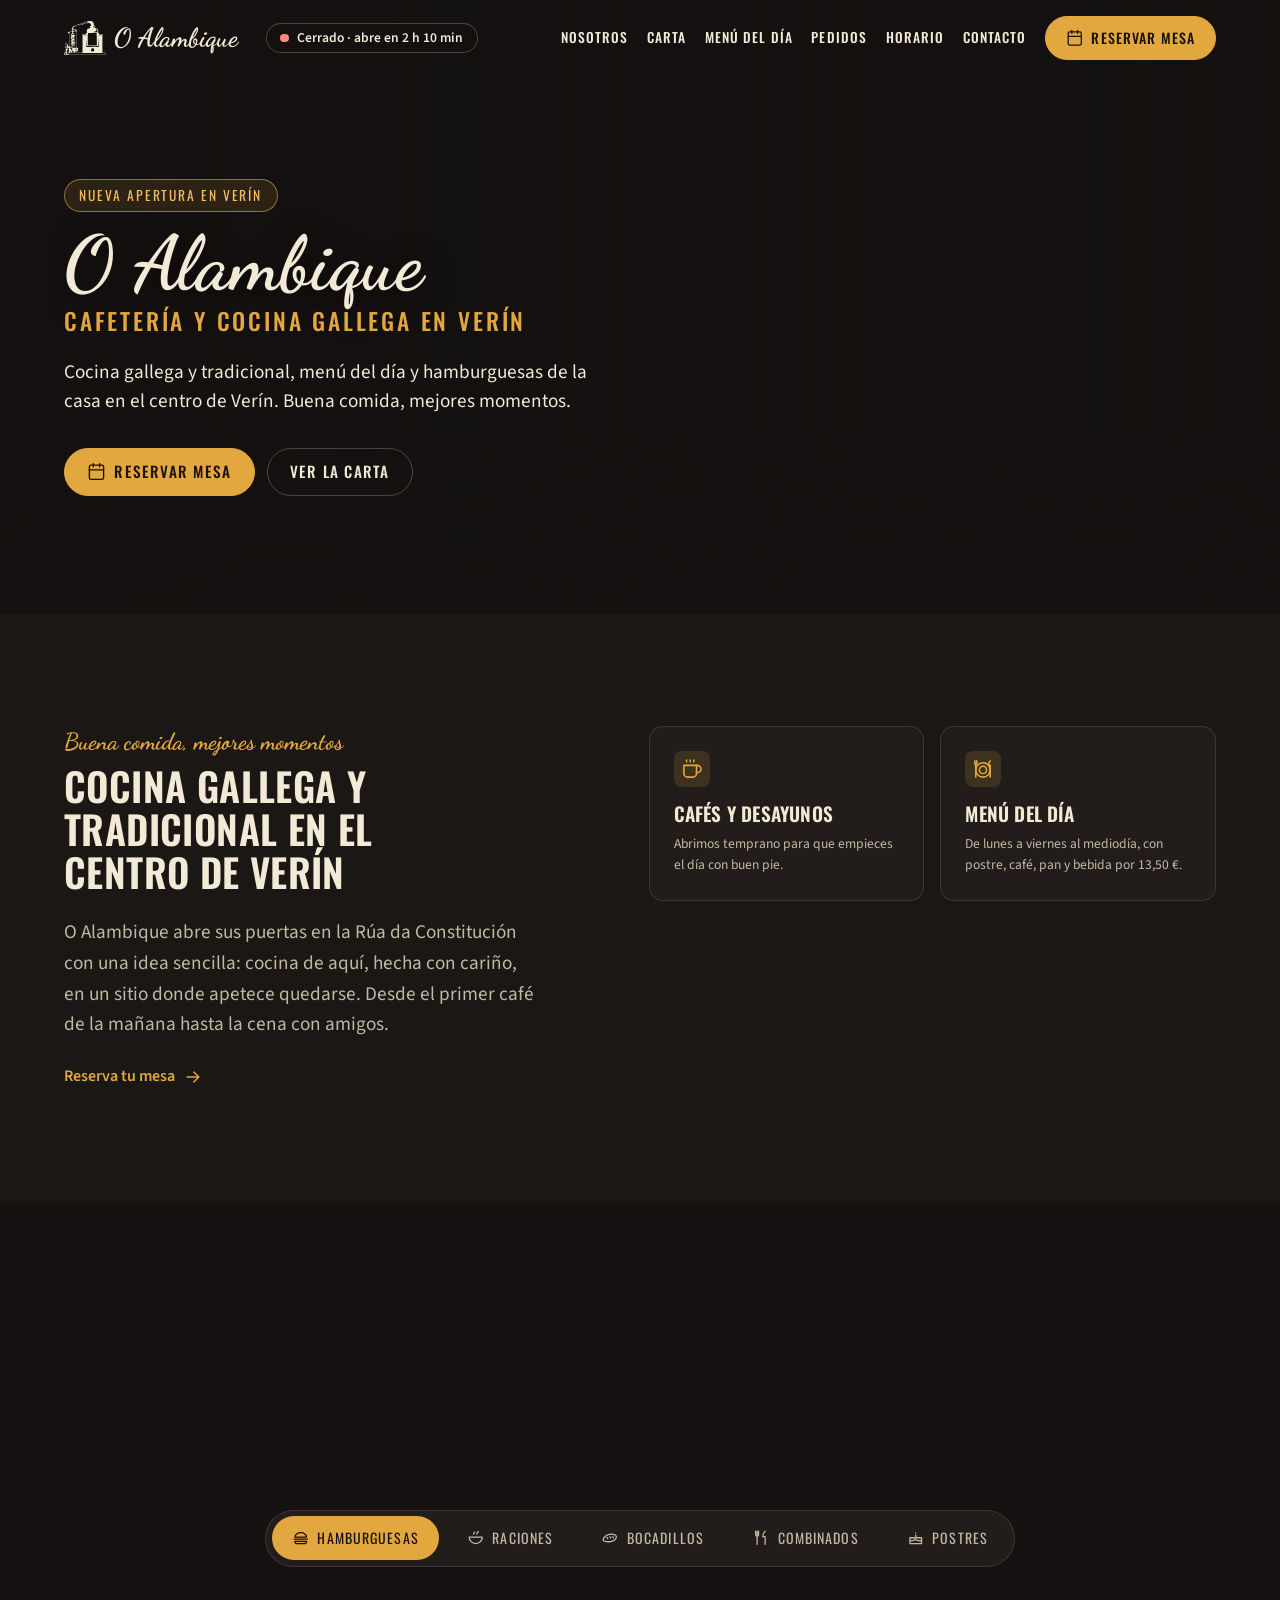
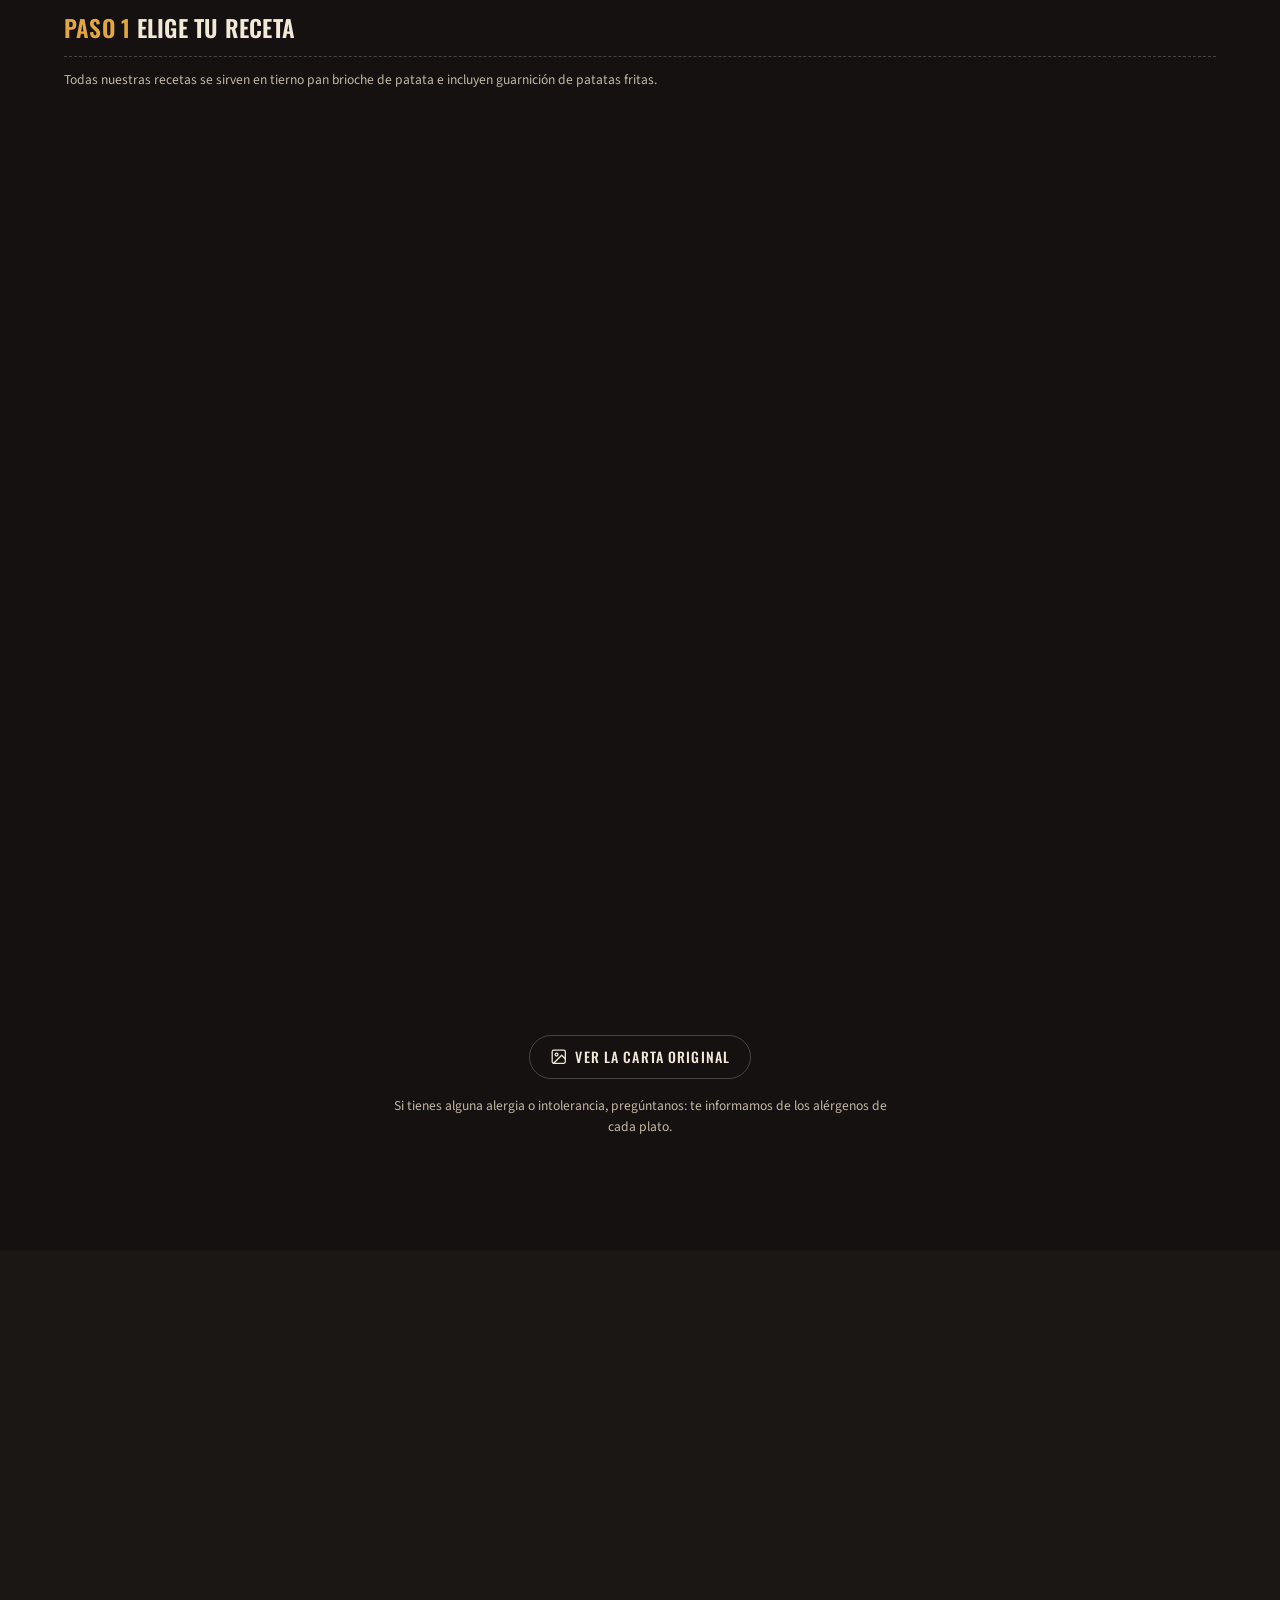
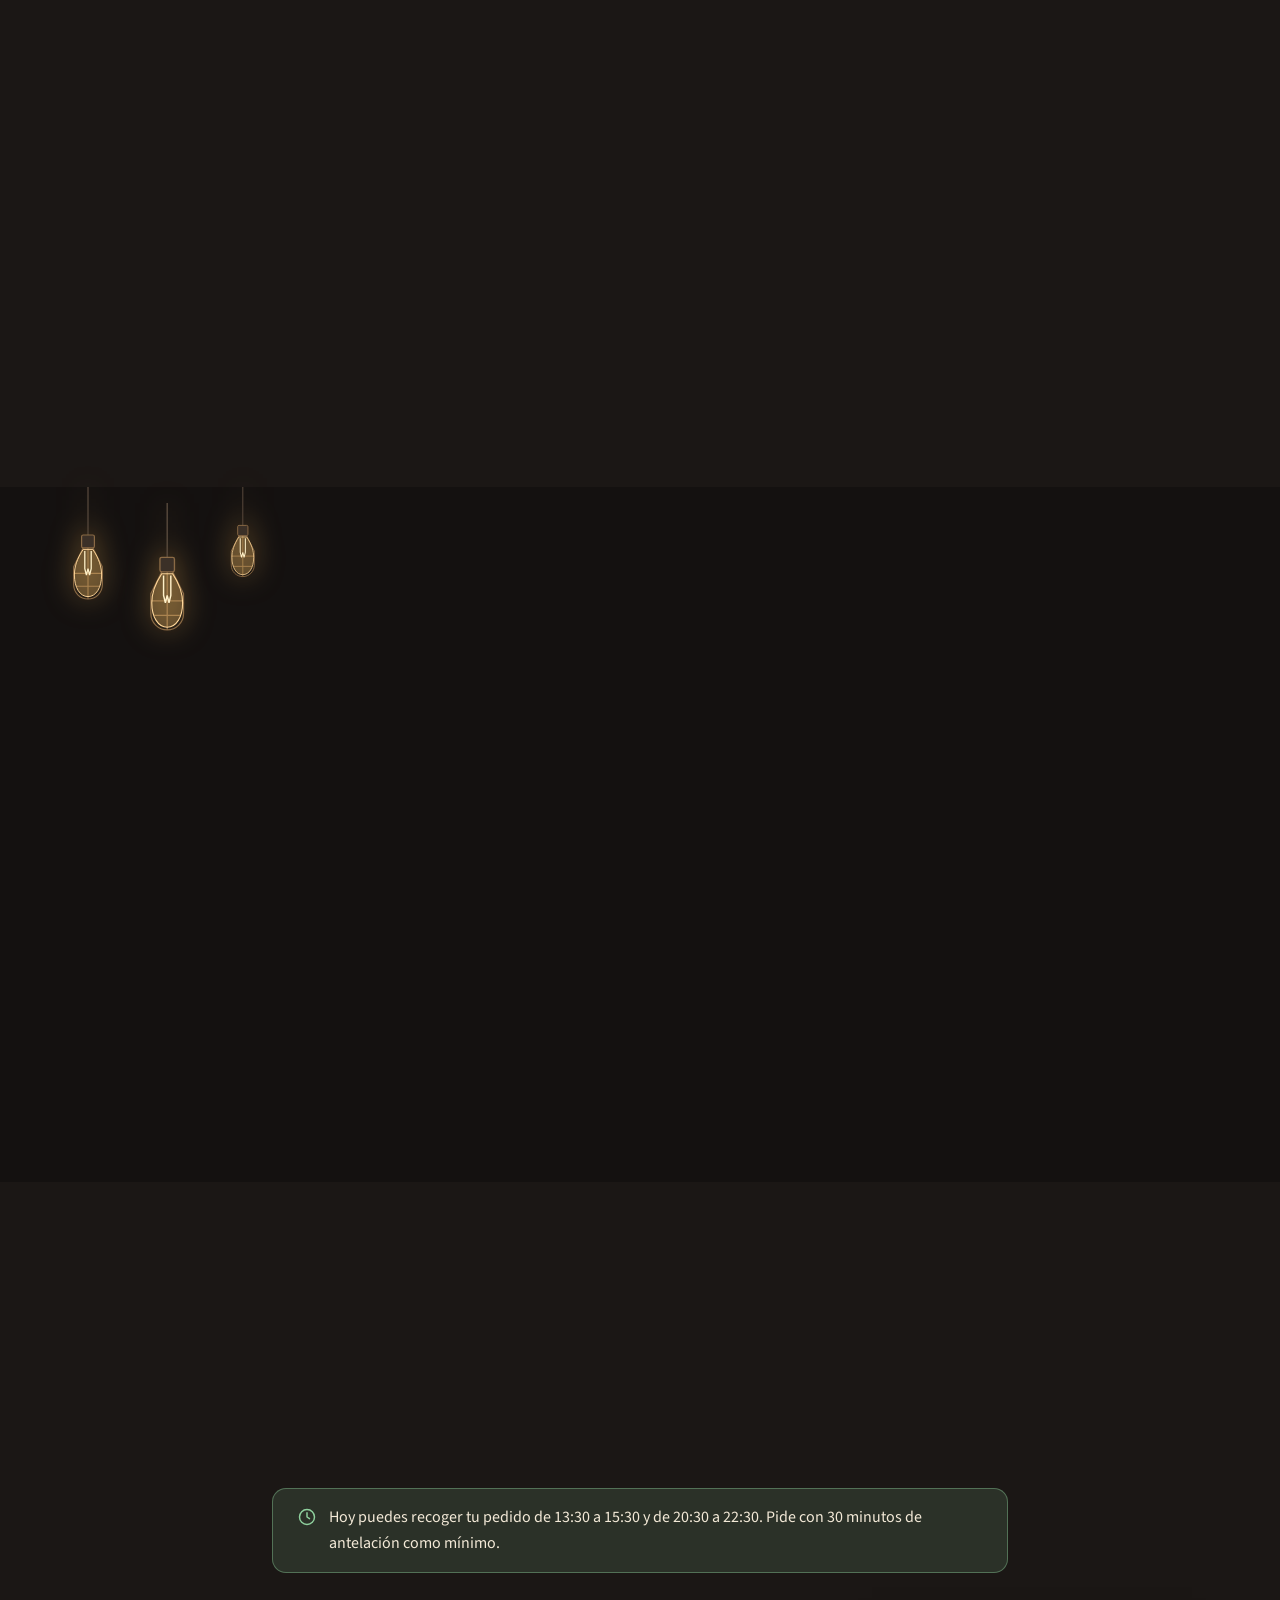
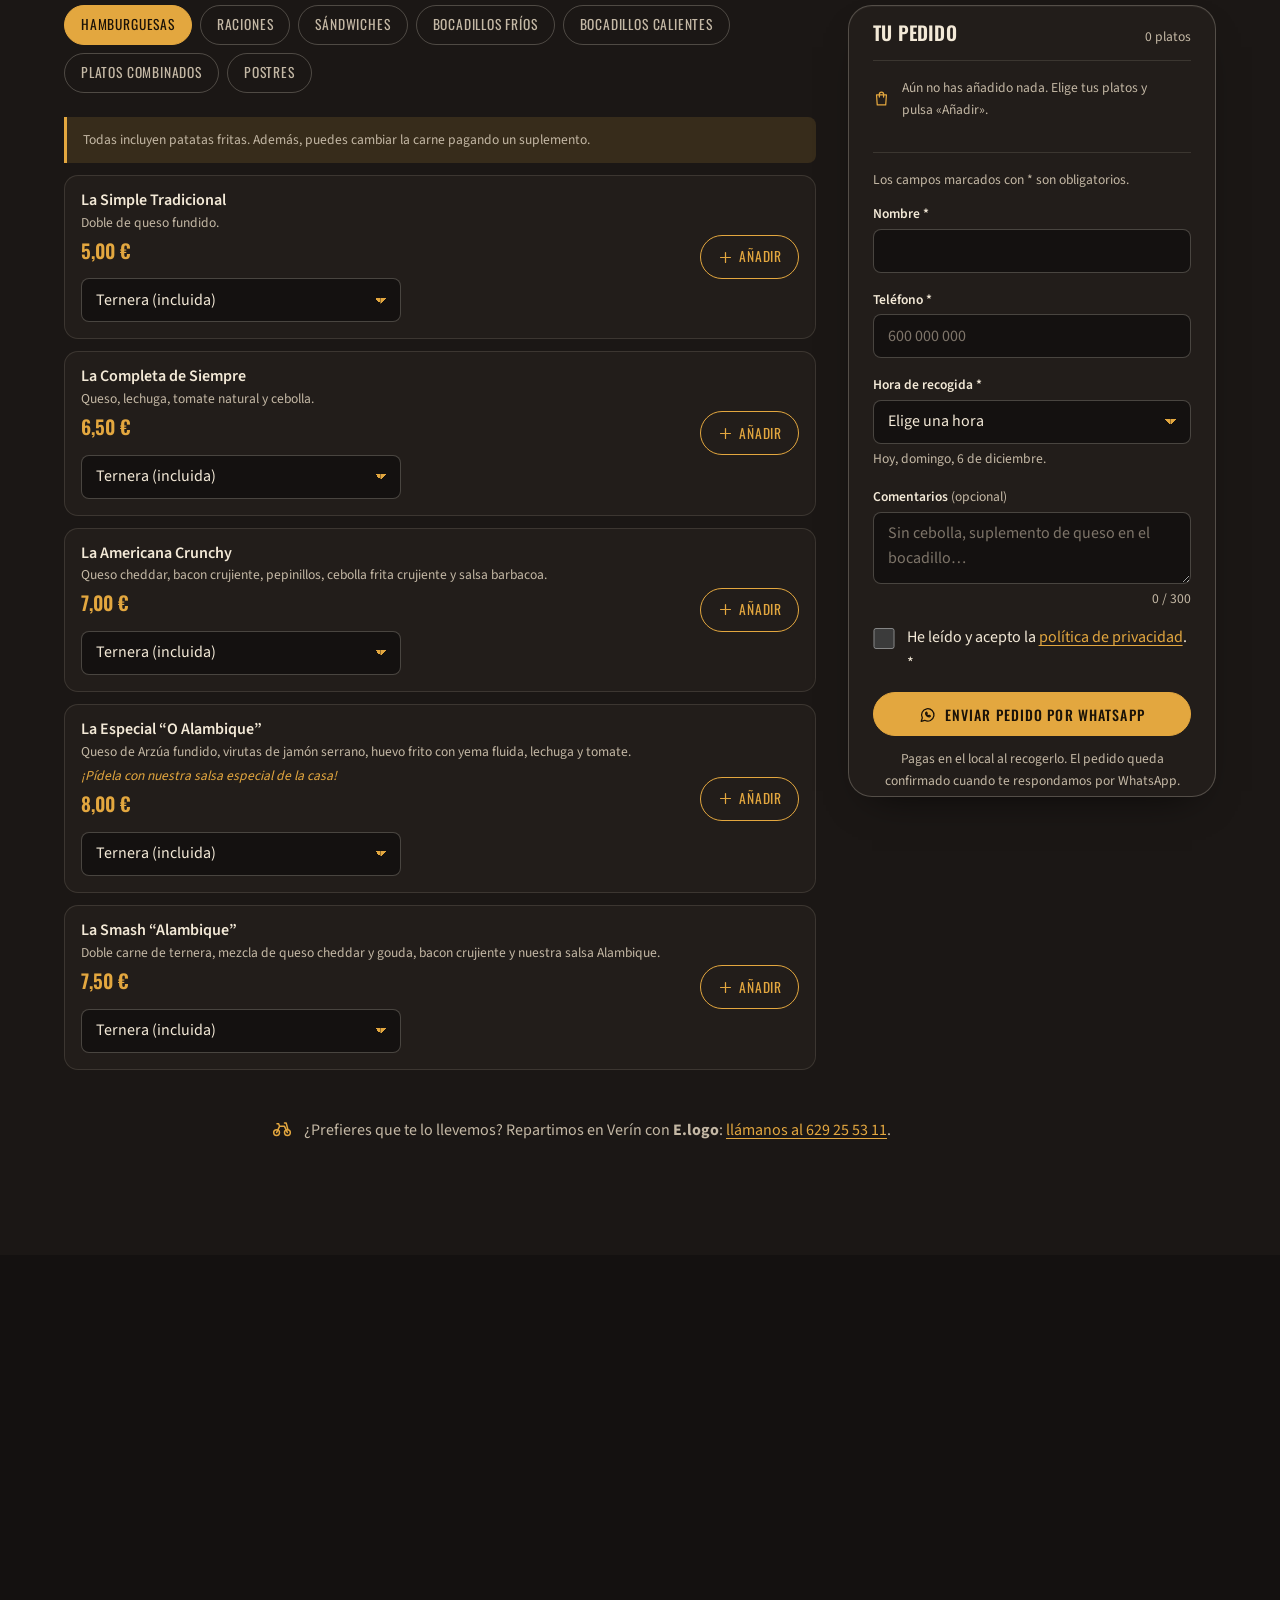
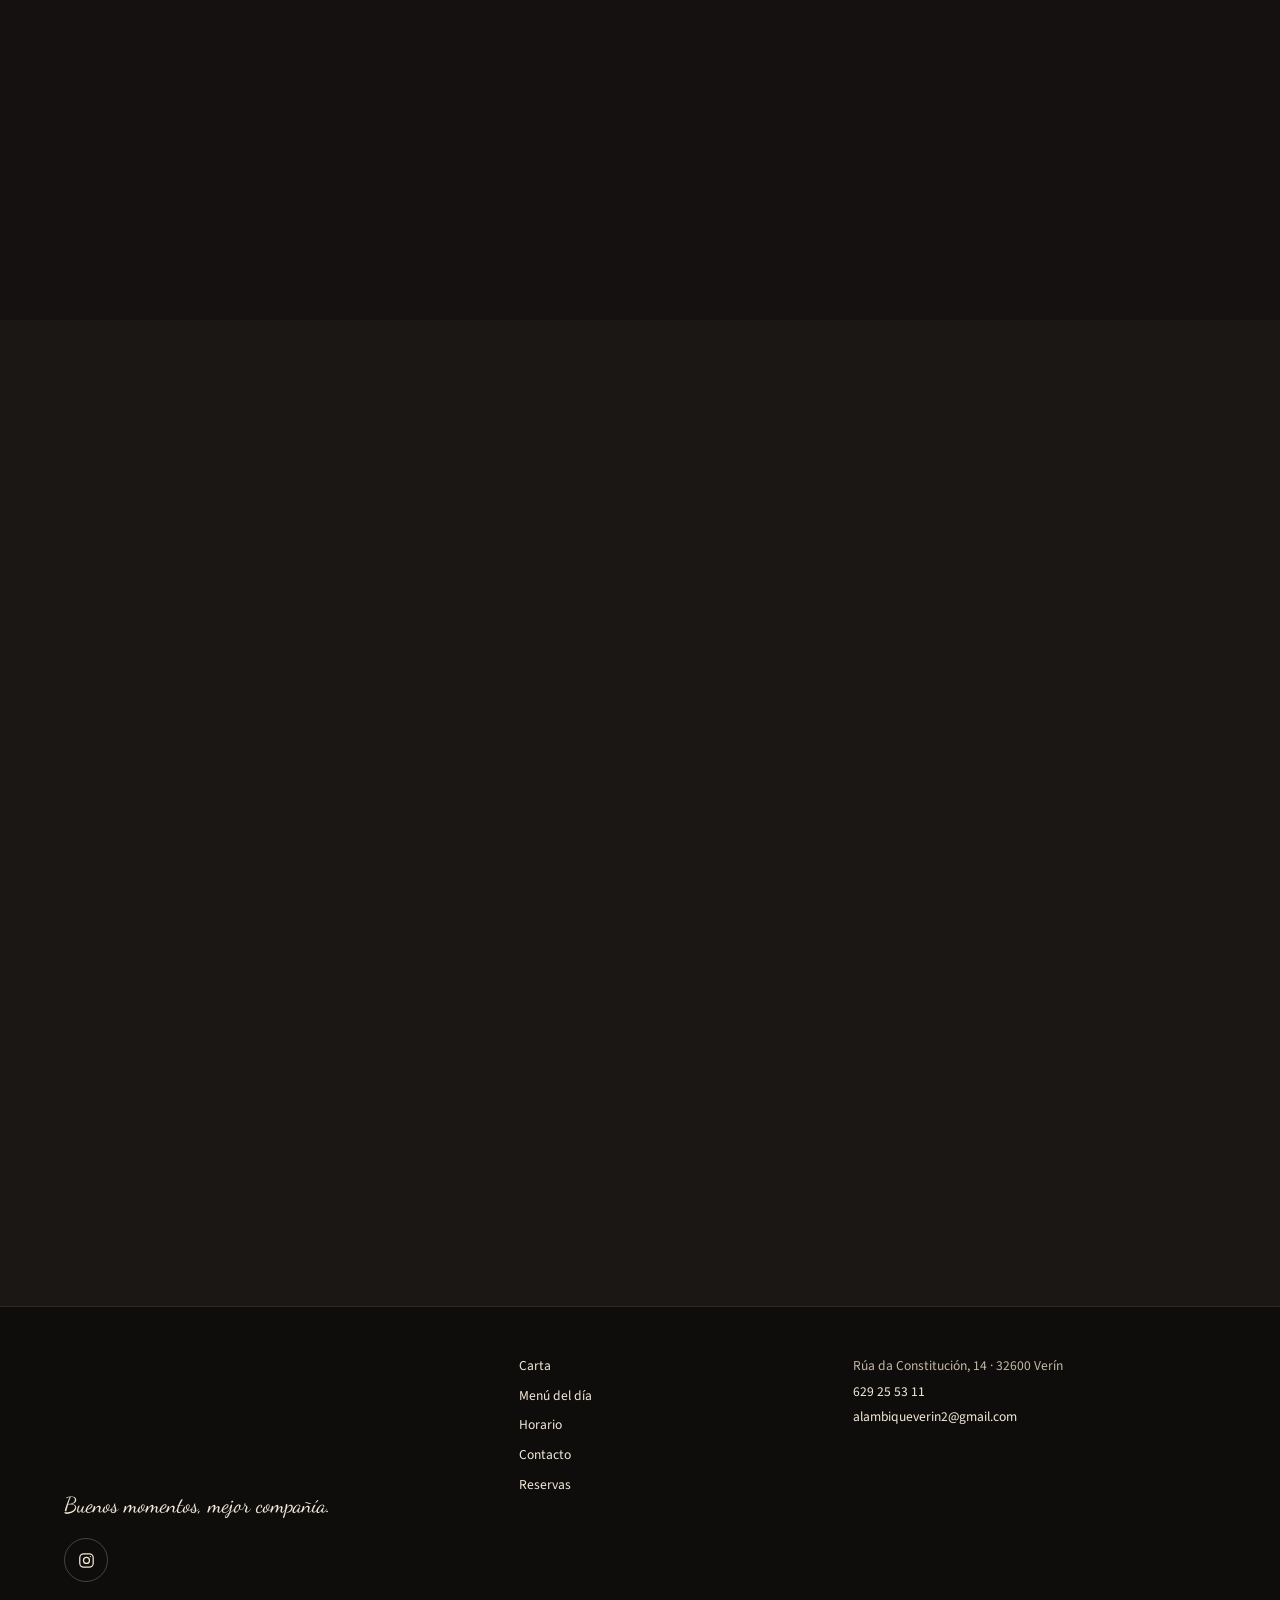
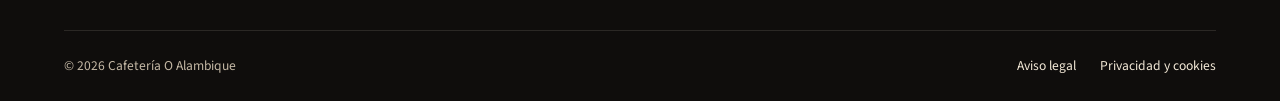
==== commit 0e1cd5f8: "Pedidos para recoger, panel de gestión y arreglo de caché - Nueva sección #pedidos: toda la carta, r" ====
--- a/index.html
+++ b/index.html
@@ -34,20 +34,21 @@
   <link rel="preload" href="assets/fonts/oswald.woff2" as="font" type="font/woff2" crossorigin>
   <link rel="preload" href="assets/fonts/source-sans-3.woff2" as="font" type="font/woff2" crossorigin>
   <link rel="preload" as="image" type="image/avif" media="(min-width: 768px)"
-        imagesrcset="assets/img/interior-1024.avif 1024w, assets/img/interior-1600.avif 1600w, assets/img/interior-2040.avif 2040w"
+        imagesrcset="assets/img/interior-1024.avif?v=20261028 1024w, assets/img/interior-1600.avif?v=20261028 1600w, assets/img/interior-2040.avif?v=20261028 2040w"
         imagesizes="100vw">
   <link rel="preload" as="image" type="image/avif" media="(max-width: 767px)"
-        imagesrcset="assets/img/interior-mobile-480.avif 480w, assets/img/interior-mobile-900.avif 900w"
+        imagesrcset="assets/img/interior-mobile-480.avif?v=20261028 480w, assets/img/interior-mobile-900.avif?v=20261028 900w"
         imagesizes="100vw">
 
-  <link rel="stylesheet" href="css/tokens.css">
-  <link rel="stylesheet" href="css/base.css">
-  <link rel="stylesheet" href="css/layout.css">
-  <link rel="stylesheet" href="css/components.css">
-  <link rel="stylesheet" href="css/sections.css">
-  <link rel="stylesheet" href="css/animations.css">
-
-  <script type="module" src="js/main.js"></script>
+  <link rel="stylesheet" href="css/tokens.css?v=20261028">
+  <link rel="stylesheet" href="css/base.css?v=20261028">
+  <link rel="stylesheet" href="css/layout.css?v=20261028">
+  <link rel="stylesheet" href="css/components.css?v=20261028">
+  <link rel="stylesheet" href="css/sections.css?v=20261028">
+  <link rel="stylesheet" href="css/order.css?v=20261028">
+  <link rel="stylesheet" href="css/animations.css?v=20261028">
+
+  <script type="module" src="js/main.js?v=20261028"></script>
 
   <script type="application/ld+json">
   {
@@ -498,8 +499,28 @@
             "hasMenuItem": [
               {
                 "@type": "MenuItem",
-                "name": "La Clásica Suprema",
-                "description": "Doble queso Cheddar madurado, panceta crujiente y salsa burger especial.",
+                "name": "La Simple Tradicional",
+                "description": "Doble de queso fundido.",
+                "offers": {
+                  "@type": "Offer",
+                  "price": "5.00",
+                  "priceCurrency": "EUR"
+                }
+              },
+              {
+                "@type": "MenuItem",
+                "name": "La Completa de Siempre",
+                "description": "Queso, lechuga, tomate natural y cebolla.",
+                "offers": {
+                  "@type": "Offer",
+                  "price": "6.50",
+                  "priceCurrency": "EUR"
+                }
+              },
+              {
+                "@type": "MenuItem",
+                "name": "La Americana Crunchy",
+                "description": "Queso cheddar, bacon crujiente, pepinillos, cebolla frita crujiente y salsa barbacoa.",
                 "offers": {
                   "@type": "Offer",
                   "price": "7.00",
@@ -508,41 +529,21 @@
               },
               {
                 "@type": "MenuItem",
-                "name": "La Mediterránea Gourmet",
-                "description": "Queso de Arzúa y semicurado de vaca, tomates secos en aceite, cebolla caramelizada casera y lechuga fresca.",
-                "offers": {
-                  "@type": "Offer",
-                  "price": "7.00",
-                  "priceCurrency": "EUR"
-                }
-              },
-              {
-                "@type": "MenuItem",
-                "name": "La Boletus & Queso",
-                "description": "Lechuga, tomate, queso semicurado, cebolla frita crujiente y salsa de champiñones casera.",
-                "offers": {
-                  "@type": "Offer",
-                  "price": "7.00",
-                  "priceCurrency": "EUR"
-                }
-              },
-              {
-                "@type": "MenuItem",
-                "name": "La Ibérica Ahumada",
-                "description": "Queso de Arzúa fundido, virutas de jamón serrano a la plancha y huevo con yema fluida.",
-                "offers": {
-                  "@type": "Offer",
-                  "price": "7.00",
-                  "priceCurrency": "EUR"
-                }
-              },
-              {
-                "@type": "MenuItem",
-                "name": "La Crispy Garden",
-                "description": "Queso, lechuga, tomate y cebolla frita.",
-                "offers": {
-                  "@type": "Offer",
-                  "price": "7.00",
+                "name": "La Especial “O Alambique”",
+                "description": "Queso de Arzúa fundido, virutas de jamón serrano, huevo frito con yema fluida, lechuga y tomate.",
+                "offers": {
+                  "@type": "Offer",
+                  "price": "8.00",
+                  "priceCurrency": "EUR"
+                }
+              },
+              {
+                "@type": "MenuItem",
+                "name": "La Smash “Alambique”",
+                "description": "Doble carne de ternera, mezcla de queso cheddar y gouda, bacon crujiente y nuestra salsa Alambique.",
+                "offers": {
+                  "@type": "Offer",
+                  "price": "7.50",
                   "priceCurrency": "EUR"
                 }
               }
@@ -615,6 +616,8 @@
     <symbol id="icon-menu" viewBox="0 0 24 24"><path d="M4 7h16M4 12h16M4 17h16"/></symbol>
     <symbol id="icon-close" viewBox="0 0 24 24"><path d="M18 6 6 18M6 6l12 12"/></symbol>
     <symbol id="icon-check" viewBox="0 0 24 24"><path d="M20 6 9 17l-5-5"/></symbol>
+    <symbol id="icon-plus" viewBox="0 0 24 24"><path d="M12 5v14M5 12h14"/></symbol>
+    <symbol id="icon-minus" viewBox="0 0 24 24"><path d="M5 12h14"/></symbol>
     <symbol id="icon-alert" viewBox="0 0 24 24"><circle cx="12" cy="12" r="9"/><path d="M12 8v4M12 16h.01"/></symbol>
     <symbol id="icon-refresh" viewBox="0 0 24 24"><path d="M21 12a9 9 0 1 1-2.6-6.4L21 8"/><path d="M21 3v5h-5"/></symbol>
     <symbol id="icon-instagram" viewBox="0 0 24 24"><rect x="2.5" y="2.5" width="19" height="19" rx="5.5"/><circle cx="12" cy="12" r="4.25"/><path d="M17.5 6.5h.01"/></symbol>
@@ -631,7 +634,7 @@
   <header class="site-header" data-header>
     <div class="site-header__inner container">
       <a class="brand" href="#inicio" aria-label="O Alambique, ir al inicio">
-        <img class="brand__mark" src="assets/img/logo-mark.svg" alt="" width="493" height="403">
+        <img class="brand__mark" src="assets/img/logo-mark.svg?v=20261028" alt="" width="493" height="403">
         <span class="brand__name">O Alambique</span>
       </a>
 
@@ -651,6 +654,7 @@
           <li><a class="site-nav__link" href="#nosotros">Nosotros</a></li>
           <li><a class="site-nav__link" href="#carta">Carta</a></li>
           <li><a class="site-nav__link" href="#menu-del-dia">Menú del día</a></li>
+          <li><a class="site-nav__link" href="#pedidos">Pedidos</a></li>
           <li><a class="site-nav__link" href="#horario">Horario</a></li>
           <li><a class="site-nav__link" href="#contacto">Contacto</a></li>
         </ul>
@@ -666,11 +670,11 @@
   <main id="contenido" tabindex="-1">
     <section class="hero" id="inicio" aria-labelledby="hero-title">
       <picture class="hero__media">
-        <source type="image/avif" media="(max-width: 767px)" srcset="assets/img/interior-mobile-480.avif 480w, assets/img/interior-mobile-900.avif 900w" sizes="100vw">
-        <source type="image/webp" media="(max-width: 767px)" srcset="assets/img/interior-mobile-480.webp 480w, assets/img/interior-mobile-900.webp 900w" sizes="100vw">
-        <source type="image/avif" srcset="assets/img/interior-1024.avif 1024w, assets/img/interior-1600.avif 1600w, assets/img/interior-2040.avif 2040w" sizes="100vw">
-        <source type="image/webp" srcset="assets/img/interior-1024.webp 1024w, assets/img/interior-1600.webp 1600w, assets/img/interior-2040.webp 2040w" sizes="100vw">
-        <img class="hero__image" src="assets/img/interior-1600.jpg" alt="Comedor de O Alambique con lámparas cálidas y el nombre del local en la pared" width="1600" height="620" fetchpriority="high" decoding="async">
+        <source type="image/avif" media="(max-width: 767px)" srcset="assets/img/interior-mobile-480.avif?v=20261028 480w, assets/img/interior-mobile-900.avif?v=20261028 900w" sizes="100vw">
+        <source type="image/webp" media="(max-width: 767px)" srcset="assets/img/interior-mobile-480.webp?v=20261028 480w, assets/img/interior-mobile-900.webp?v=20261028 900w" sizes="100vw">
+        <source type="image/avif" srcset="assets/img/interior-1024.avif?v=20261028 1024w, assets/img/interior-1600.avif?v=20261028 1600w, assets/img/interior-2040.avif?v=20261028 2040w" sizes="100vw">
+        <source type="image/webp" srcset="assets/img/interior-1024.webp?v=20261028 1024w, assets/img/interior-1600.webp?v=20261028 1600w, assets/img/interior-2040.webp?v=20261028 2040w" sizes="100vw">
+        <img class="hero__image" src="assets/img/interior-1600.jpg?v=20261028" alt="Comedor de O Alambique con lámparas cálidas y el nombre del local en la pared" width="1600" height="620" fetchpriority="high" decoding="async">
       </picture>
 
       <div class="hero__content container">
@@ -725,7 +729,7 @@
           <li class="feature" data-reveal>
             <svg class="feature__icon icon" aria-hidden="true"><use href="#icon-bag"/></svg>
             <h3 class="feature__title">Para llevar y a domicilio</h3>
-            <p class="feature__text">Recógelo en el local o pídelo a casa con E.logo.</p>
+            <p class="feature__text">Haz tu pedido online y recógelo en el local, o pídelo a casa con E.logo.</p>
           </li>
         </ul>
       </div>
@@ -765,81 +769,90 @@
 
           <div class="tabs__panel" role="tabpanel" id="panel-burgers" aria-labelledby="tab-burgers" tabindex="0">
             <div class="menu-step">
-              <h3 class="menu-step__title"><span class="menu-step__label">Paso 1</span> Elige la receta</h3>
-              <p class="menu-step__price"><span class="visually-hidden">Precio de cada hamburguesa: </span>7,00&nbsp;€</p>
+              <h3 class="menu-step__title"><span class="menu-step__label">Paso 1</span> Elige tu receta</h3>
             </div>
             <p class="menu-step__intro">Todas nuestras recetas se sirven en tierno pan brioche de patata e incluyen guarnición de patatas fritas.</p>
 
             <ul class="dish-grid" role="list" data-reveal-group>
-              <li class="dish-card dish-card--featured" data-reveal>
+              <li class="dish-card" data-reveal data-dish="burger-simple-traditional">
                 <picture class="dish-card__media">
-                  <source type="image/avif" srcset="assets/img/burger-clasica-suprema.avif">
-                  <img src="assets/img/burger-clasica-suprema.webp" alt="Hamburguesa La Clásica Suprema con cheddar y panceta" width="240" height="230" loading="lazy" decoding="async">
+                  <source type="image/avif" srcset="assets/img/burger-simple-tradicional.avif?v=20261028">
+                  <img src="assets/img/burger-simple-tradicional.webp?v=20261028" alt="Hamburguesa La Simple Tradicional con doble de queso fundido" width="240" height="230" loading="lazy" decoding="async">
                 </picture>
                 <div class="dish-card__body">
                   <p class="dish-card__number" aria-hidden="true">01</p>
-                  <h4 class="dish-card__title">La Clásica Suprema</h4>
-                  <p class="dish-card__tag"><svg class="icon" aria-hidden="true"><use href="#icon-star"/></svg> Recomendada</p>
-                  <p class="dish-card__text">Doble queso Cheddar madurado, panceta crujiente y salsa burger especial.</p>
+                  <h4 class="dish-card__title">La Simple Tradicional</h4>
+                  <p class="dish-card__text">Doble de queso fundido.</p>
+                  <p class="dish-card__price">5,00&nbsp;€</p>
                 </div>
               </li>
-              <li class="dish-card" data-reveal>
+              <li class="dish-card" data-reveal data-dish="burger-classic-complete">
                 <picture class="dish-card__media">
-                  <source type="image/avif" srcset="assets/img/burger-mediterranea-gourmet.avif">
-                  <img src="assets/img/burger-mediterranea-gourmet.webp" alt="Hamburguesa La Mediterránea Gourmet con queso de Arzúa y tomate seco" width="240" height="230" loading="lazy" decoding="async">
+                  <source type="image/avif" srcset="assets/img/burger-completa-siempre.avif?v=20261028">
+                  <img src="assets/img/burger-completa-siempre.webp?v=20261028" alt="Hamburguesa La Completa de Siempre con queso, lechuga, tomate y cebolla" width="240" height="230" loading="lazy" decoding="async">
                 </picture>
                 <div class="dish-card__body">
                   <p class="dish-card__number" aria-hidden="true">02</p>
-                  <h4 class="dish-card__title">La Mediterránea Gourmet</h4>
-                  <p class="dish-card__text">Mezcla de queso de Arzúa y semicurado de vaca, tomates secos en aceite, nuestra cebolla caramelizada casera y lechuga fresca.</p>
+                  <h4 class="dish-card__title">La Completa de Siempre</h4>
+                  <p class="dish-card__text">Queso, lechuga, tomate natural y cebolla.</p>
+                  <p class="dish-card__price">6,50&nbsp;€</p>
                 </div>
               </li>
-              <li class="dish-card" data-reveal>
+              <li class="dish-card" data-reveal data-dish="burger-american-crunchy">
                 <picture class="dish-card__media">
-                  <source type="image/avif" srcset="assets/img/burger-boletus-queso.avif">
-                  <img src="assets/img/burger-boletus-queso.webp" alt="Hamburguesa La Boletus y Queso con cebolla frita y salsa de champiñones" width="240" height="230" loading="lazy" decoding="async">
+                  <source type="image/avif" srcset="assets/img/burger-americana-crunchy.avif?v=20261028">
+                  <img src="assets/img/burger-americana-crunchy.webp?v=20261028" alt="Hamburguesa La Americana Crunchy con cheddar, bacon y cebolla frita" width="240" height="230" loading="lazy" decoding="async">
                 </picture>
                 <div class="dish-card__body">
                   <p class="dish-card__number" aria-hidden="true">03</p>
-                  <h4 class="dish-card__title">La Boletus &amp; Queso</h4>
-                  <p class="dish-card__text">Lechuga, tomate, queso semicurado, cebolla frita crujiente y nuestra salsa de champiñones.</p>
+                  <h4 class="dish-card__title">La Americana Crunchy</h4>
+                  <p class="dish-card__text">Queso cheddar, bacon crujiente, pepinillos, cebolla frita crujiente y salsa barbacoa.</p>
+                  <p class="dish-card__price">7,00&nbsp;€</p>
                 </div>
               </li>
-              <li class="dish-card" data-reveal>
+              <li class="dish-card dish-card--featured" data-reveal data-dish="burger-house-special">
                 <picture class="dish-card__media">
-                  <source type="image/avif" srcset="assets/img/burger-iberica-ahumada.avif">
-                  <img src="assets/img/burger-iberica-ahumada.webp" alt="Hamburguesa La Ibérica Ahumada con jamón serrano y huevo" width="240" height="230" loading="lazy" decoding="async">
+                  <source type="image/avif" srcset="assets/img/burger-especial-alambique.avif?v=20261028">
+                  <img src="assets/img/burger-especial-alambique.webp?v=20261028" alt="Hamburguesa La Especial O Alambique con jamón serrano y huevo frito" width="240" height="230" loading="lazy" decoding="async">
                 </picture>
                 <div class="dish-card__body">
                   <p class="dish-card__number" aria-hidden="true">04</p>
-                  <h4 class="dish-card__title">La Ibérica Ahumada</h4>
-                  <p class="dish-card__text">Queso de Arzúa fundido, virutas de jamón serrano a la plancha y huevo con yema fluida.</p>
+                  <h4 class="dish-card__title">La Especial &ldquo;O Alambique&rdquo;</h4>
+                  <p class="dish-card__tag"><svg class="icon" aria-hidden="true"><use href="#icon-star"/></svg> Especial de la casa</p>
+                  <p class="dish-card__text">Queso de Arzúa fundido, virutas de jamón serrano, huevo frito con yema fluida, lechuga y tomate.</p>
+                  <p class="dish-card__text dish-card__tip">¡Pídela con nuestra salsa especial de la casa!</p>
+                  <p class="dish-card__price">8,00&nbsp;€</p>
                 </div>
               </li>
-              <li class="dish-card" data-reveal>
+              <li class="dish-card" data-reveal data-dish="burger-smash">
                 <picture class="dish-card__media">
-                  <source type="image/avif" srcset="assets/img/burger-crispy-garden.avif">
-                  <img src="assets/img/burger-crispy-garden.webp" alt="Hamburguesa La Crispy Garden con queso, lechuga y cebolla frita" width="240" height="230" loading="lazy" decoding="async">
+                  <source type="image/avif" srcset="assets/img/burger-smash-alambique.avif?v=20261028">
+                  <img src="assets/img/burger-smash-alambique.webp?v=20261028" alt="Hamburguesa La Smash Alambique con doble carne, cheddar, gouda y bacon" width="240" height="230" loading="lazy" decoding="async">
                 </picture>
                 <div class="dish-card__body">
                   <p class="dish-card__number" aria-hidden="true">05</p>
-                  <h4 class="dish-card__title">La Crispy Garden</h4>
-                  <p class="dish-card__text">Queso, lechuga, tomate y cebolla frita.</p>
+                  <h4 class="dish-card__title">La Smash &ldquo;Alambique&rdquo;</h4>
+                  <p class="dish-card__text">Doble carne de ternera, mezcla de queso cheddar y gouda, bacon crujiente y nuestra salsa Alambique.</p>
+                  <p class="dish-card__price">7,50&nbsp;€</p>
                 </div>
               </li>
               <li class="dish-card dish-card--options" data-reveal>
                 <div class="dish-card__body">
                   <h3 class="dish-card__title"><span class="menu-step__label">Paso 2</span> ¿Quieres cambiar la carne?</h3>
                   <dl class="price-list">
-                    <div class="price-list__row">
-                      <dt>Ternera selección</dt>
+                    <div class="price-list__row" data-dish="meat-beef">
+                      <dt>Ternera</dt>
                       <dd>Incluida</dd>
                     </div>
-                    <div class="price-list__row">
+                    <div class="price-list__row" data-dish="meat-crispy-chicken">
                       <dt>Pollo crujiente</dt>
                       <dd>+1,50&nbsp;€</dd>
                     </div>
-                    <div class="price-list__row">
+                    <div class="price-list__row" data-dish="meat-galician-wagyu">
+                      <dt>Vaca rubia gallega con wagyu</dt>
+                      <dd>+3,00&nbsp;€</dd>
+                    </div>
+                    <div class="price-list__row" data-dish="meat-ox">
                       <dt>Auténtico buey</dt>
                       <dd>+3,00&nbsp;€</dd>
                     </div>
@@ -855,67 +868,67 @@
               <p class="menu-step__note">Perfectas para compartir</p>
             </div>
             <dl class="price-list price-list--large">
-              <div class="price-list__row">
+              <div class="price-list__row" data-dish="fries">
                 <dt>Patatas fritas</dt>
                 <dd>3,00&nbsp;€</dd>
               </div>
-              <div class="price-list__row">
+              <div class="price-list__row" data-dish="fries-two-sauces">
                 <dt>Patatas dos salsas</dt>
                 <dd>3,50&nbsp;€</dd>
               </div>
-              <div class="price-list__row">
+              <div class="price-list__row" data-dish="galician-pork-ear">
                 <dt>Oreja a la gallega</dt>
                 <dd>5,50&nbsp;€</dd>
               </div>
-              <div class="price-list__row">
+              <div class="price-list__row" data-dish="fried-squid">
                 <dt>Calamares fritos</dt>
                 <dd>8,00&nbsp;€</dd>
               </div>
-              <div class="price-list__row">
+              <div class="price-list__row" data-dish="mussels">
                 <dt>Mejillones</dt>
                 <dd>6,50&nbsp;€</dd>
               </div>
-              <div class="price-list__row">
+              <div class="price-list__row" data-dish="padron-peppers">
                 <dt>Pimientos de padrón</dt>
                 <dd>5,50&nbsp;€</dd>
               </div>
-              <div class="price-list__row">
+              <div class="price-list__row" data-dish="bbq-wings">
                 <dt>Alitas barbacoa</dt>
                 <dd>7,50&nbsp;€</dd>
               </div>
-              <div class="price-list__row">
+              <div class="price-list__row" data-dish="gloria-wings">
                 <dt>As alitas da «Gloria»</dt>
                 <dd>7,50&nbsp;€</dd>
               </div>
-              <div class="price-list__row">
+              <div class="price-list__row" data-dish="squid-strips">
                 <dt>Rabas de calamar</dt>
                 <dd>7,00&nbsp;€</dd>
               </div>
-              <div class="price-list__row">
+              <div class="price-list__row" data-dish="prawn-spiral">
                 <dt>Espiral de langostinos</dt>
                 <dd>8,50&nbsp;€</dd>
               </div>
-              <div class="price-list__row">
+              <div class="price-list__row" data-dish="zorza-potatoes">
                 <dt>Zorza con patatas</dt>
                 <dd>7,50&nbsp;€</dd>
               </div>
-              <div class="price-list__row">
+              <div class="price-list__row" data-dish="raxo-potatoes">
                 <dt>Raxo con patatas</dt>
                 <dd>8,50&nbsp;€</dd>
               </div>
-              <div class="price-list__row">
+              <div class="price-list__row" data-dish="eggs-potatoes-chorizo">
                 <dt>Huevos, patatas y chorizo</dt>
                 <dd>5,50&nbsp;€</dd>
               </div>
-              <div class="price-list__row">
+              <div class="price-list__row" data-dish="eggs-potatoes-ham">
                 <dt>Huevos, patatas y jamón</dt>
                 <dd>5,50&nbsp;€</dd>
               </div>
-              <div class="price-list__row">
+              <div class="price-list__row" data-dish="tomato-tuna-belly">
                 <dt>Tomate con ventresca</dt>
                 <dd>8,00&nbsp;€</dd>
               </div>
-              <div class="price-list__row">
+              <div class="price-list__row" data-dish="cold-cuts-board">
                 <dt>Tabla de embutido y queso</dt>
                 <dd>10,00&nbsp;€</dd>
               </div>
@@ -927,17 +940,17 @@
               <h3 class="menu-step__title">Sándwiches</h3>
             </div>
             <dl class="price-list price-list--large">
-              <div class="price-list__row">
+              <div class="price-list__row" data-dish="sandwich-ham-cheese">
                 <dt>Mixto</dt>
                 <dd>3,50&nbsp;€</dd>
                 <dd class="price-list__desc">Jamón york y queso.</dd>
               </div>
-              <div class="price-list__row">
+              <div class="price-list__row" data-dish="sandwich-veggie">
                 <dt>Vegetal</dt>
                 <dd>4,50&nbsp;€</dd>
                 <dd class="price-list__desc">Lechuga, tomate, cebolla, atún, espárragos y huevo.</dd>
               </div>
-              <div class="price-list__row">
+              <div class="price-list__row" data-dish="sandwich-chicken">
                 <dt>De pollo</dt>
                 <dd>5,50&nbsp;€</dd>
                 <dd class="price-list__desc">Pollo crujiente, lechuga, tomate, cebolla, jamón york y queso.</dd>
@@ -949,19 +962,19 @@
             </div>
             <h4 class="price-list__group">Bocadillos fríos</h4>
             <dl class="price-list price-list--large">
-              <div class="price-list__row">
+              <div class="price-list__row" data-dish="roll-serrano-ham">
                 <dt>Jamón serrano</dt>
                 <dd>4,50&nbsp;€</dd>
               </div>
-              <div class="price-list__row">
+              <div class="price-list__row" data-dish="roll-chorizo">
                 <dt>Chorizo</dt>
                 <dd>4,50&nbsp;€</dd>
               </div>
-              <div class="price-list__row">
+              <div class="price-list__row" data-dish="roll-salchichon">
                 <dt>Salchichón</dt>
                 <dd>4,50&nbsp;€</dd>
               </div>
-              <div class="price-list__row">
+              <div class="price-list__row" data-dish="roll-cheese">
                 <dt>Queso</dt>
                 <dd>4,50&nbsp;€</dd>
               </div>
@@ -969,19 +982,19 @@
 
             <h4 class="price-list__group">Bocadillos calientes</h4>
             <dl class="price-list price-list--large">
-              <div class="price-list__row">
+              <div class="price-list__row" data-dish="roll-bacon">
                 <dt>Bacon</dt>
                 <dd>6,00&nbsp;€</dd>
               </div>
-              <div class="price-list__row">
+              <div class="price-list__row" data-dish="roll-omelette">
                 <dt>Tortilla francesa</dt>
                 <dd>6,00&nbsp;€</dd>
               </div>
-              <div class="price-list__row">
+              <div class="price-list__row" data-dish="roll-pork-loin">
                 <dt>Lomo fresco</dt>
                 <dd>6,00&nbsp;€</dd>
               </div>
-              <div class="price-list__row">
+              <div class="price-list__row" data-dish="roll-chicken-breast">
                 <dt>Pechuga de pollo</dt>
                 <dd>6,00&nbsp;€</dd>
               </div>
@@ -997,31 +1010,31 @@
               <h3 class="menu-step__title">Platos combinados</h3>
             </div>
             <dl class="price-list price-list--large price-list--numbered">
-              <div class="price-list__row">
+              <div class="price-list__row" data-dish="combo-bacon-loin">
                 <dt>Bacon, lomo, patatas y huevos</dt>
                 <dd>8,00&nbsp;€</dd>
               </div>
-              <div class="price-list__row">
+              <div class="price-list__row" data-dish="combo-beef-fillet">
                 <dt>Filete de ternera, patatas y ensalada</dt>
                 <dd>10,00&nbsp;€</dd>
               </div>
-              <div class="price-list__row">
+              <div class="price-list__row" data-dish="combo-chicken-breast">
                 <dt>Pechuga de pollo, patatas y ensalada</dt>
                 <dd>8,50&nbsp;€</dd>
               </div>
-              <div class="price-list__row">
+              <div class="price-list__row" data-dish="combo-fried-squid">
                 <dt>Calamares fritos, patatas y ensalada</dt>
                 <dd>8,50&nbsp;€</dd>
               </div>
-              <div class="price-list__row">
+              <div class="price-list__row" data-dish="combo-pork-chop">
                 <dt>Chuleta de cerdo, patatas y ensalada</dt>
                 <dd>9,00&nbsp;€</dd>
               </div>
-              <div class="price-list__row">
+              <div class="price-list__row" data-dish="combo-beef-chop">
                 <dt>Chuleta de ternera, patatas y ensalada</dt>
                 <dd>15,00&nbsp;€</dd>
               </div>
-              <div class="price-list__row">
+              <div class="price-list__row" data-dish="combo-mixed-grill">
                 <dt>Panceta, hamburguesa, salchicha, huevos y patatas</dt>
                 <dd>9,00&nbsp;€</dd>
               </div>
@@ -1034,30 +1047,30 @@
               <p class="menu-step__note">El broche perfecto</p>
             </div>
             <ul class="dish-grid" role="list" data-reveal-group>
-              <li class="dish-card" data-reveal>
+              <li class="dish-card" data-reveal data-dish="dessert-homemade">
                 <picture class="dish-card__media">
-                  <source type="image/avif" srcset="assets/img/dessert-postre-casero.avif">
-                  <img src="assets/img/dessert-postre-casero.webp" alt="Porción de tarta casera de chocolate" width="250" height="230" loading="lazy" decoding="async">
+                  <source type="image/avif" srcset="assets/img/dessert-postre-casero.avif?v=20261028">
+                  <img src="assets/img/dessert-postre-casero.webp?v=20261028" alt="Porción de tarta casera con frutos rojos" width="250" height="230" loading="lazy" decoding="async">
                 </picture>
                 <div class="dish-card__body">
                   <h4 class="dish-card__title">Postre casero</h4>
                   <p class="dish-card__price">3,50&nbsp;€</p>
                 </div>
               </li>
-              <li class="dish-card" data-reveal>
+              <li class="dish-card" data-reveal data-dish="dessert-ice-cream-cake">
                 <picture class="dish-card__media">
-                  <source type="image/avif" srcset="assets/img/dessert-tarta-helada.avif">
-                  <img src="assets/img/dessert-tarta-helada.webp" alt="Porción de tarta helada con sirope de chocolate" width="250" height="230" loading="lazy" decoding="async">
+                  <source type="image/avif" srcset="assets/img/dessert-tarta-helada.avif?v=20261028">
+                  <img src="assets/img/dessert-tarta-helada.webp?v=20261028" alt="Copa de helado con sirope de chocolate" width="250" height="230" loading="lazy" decoding="async">
                 </picture>
                 <div class="dish-card__body">
                   <h4 class="dish-card__title">Tarta helada</h4>
                   <p class="dish-card__price">2,00&nbsp;€</p>
                 </div>
               </li>
-              <li class="dish-card" data-reveal>
+              <li class="dish-card" data-reveal data-dish="dessert-fruit">
                 <picture class="dish-card__media">
-                  <source type="image/avif" srcset="assets/img/dessert-fruta.avif">
-                  <img src="assets/img/dessert-fruta.webp" alt="Cuenco de fruta fresca troceada" width="250" height="230" loading="lazy" decoding="async">
+                  <source type="image/avif" srcset="assets/img/dessert-fruta.avif?v=20261028">
+                  <img src="assets/img/dessert-fruta.webp?v=20261028" alt="Cuenco de fruta fresca troceada con fresas" width="250" height="230" loading="lazy" decoding="async">
                 </picture>
                 <div class="dish-card__body">
                   <h4 class="dish-card__title">Fruta</h4>
@@ -1228,21 +1241,147 @@
       </div>
     </section>
 
-    <section class="section takeaway" aria-labelledby="takeaway-title">
-      <div class="container takeaway__inner" data-reveal>
-        <div class="takeaway__icons" aria-hidden="true">
-          <svg class="icon icon--xl"><use href="#icon-bag"/></svg>
-          <svg class="icon icon--xl"><use href="#icon-bike"/></svg>
+    <section class="section order-section" id="pedidos" aria-labelledby="order-title">
+      <div class="container">
+        <header class="section-header" data-reveal>
+          <p class="eyebrow">Para llevar</p>
+          <h2 class="section-title" id="order-title">Pide y recoge</h2>
+          <p class="section-header__text">Elige tus platos, dinos a qué hora pasas y te abriremos WhatsApp con el pedido listo para enviar. Se paga al recogerlo en el local.</p>
+        </header>
+
+        <div class="order-status" data-order-status data-state="loading" role="status">
+          <svg class="icon" aria-hidden="true"><use href="#icon-clock"/></svg>
+          <p data-order-status-text>Consultando el horario de pedidos…</p>
         </div>
-        <div class="takeaway__text">
-          <h2 class="section-title section-title--sm" id="takeaway-title">Para llevar y a domicilio</h2>
-          <p>Llámanos, haz tu pedido y pásate a recogerlo. ¿Prefieres no salir de casa? Repartimos en Verín con <strong>E.logo</strong>, el servicio de reparto local.</p>
+
+        <div class="order" data-order data-state="loading" aria-busy="true">
+          <div class="order__catalog">
+            <noscript>
+              <p class="form-card__noscript">Para pedir online necesitas JavaScript activado. También puedes llamarnos al <a href="tel:+34629255311">629&nbsp;25&nbsp;53&nbsp;11</a>.</p>
+            </noscript>
+
+            <div class="order-filters" role="group" aria-label="Secciones de la carta" data-order-filters></div>
+
+            <div class="order__loading" data-order-view="loading">
+              <span class="skeleton"></span>
+              <span class="skeleton"></span>
+              <span class="skeleton skeleton--short"></span>
+              <p class="visually-hidden">Cargando la carta…</p>
+            </div>
+
+            <div class="daily-note daily-note--error" data-order-view="error" hidden>
+              <svg class="icon" aria-hidden="true"><use href="#icon-alert"/></svg>
+              <div>
+                <p data-order-error>No hemos podido cargar la carta para pedir.</p>
+                <button class="btn btn--ghost" type="button" data-order-retry>
+                  <svg class="icon" aria-hidden="true"><use href="#icon-refresh"/></svg>
+                  Reintentar
+                </button>
+              </div>
+            </div>
+
+            <ul class="order-items" id="order-items" role="list" data-order-view="ready" data-order-items hidden></ul>
+          </div>
+
+          <section class="order__cart cart" id="tu-pedido" aria-labelledby="cart-title" data-order-cart>
+            <div class="cart__head">
+              <h3 class="cart__title" id="cart-title" tabindex="-1">Tu pedido</h3>
+              <span class="cart__count" data-cart-count>0 platos</span>
+            </div>
+
+            <p class="cart__empty" data-cart-empty>
+              <svg class="icon" aria-hidden="true"><use href="#icon-bag"/></svg>
+              Aún no has añadido nada. Elige tus platos y pulsa «Añadir».
+            </p>
+            <ul class="cart__lines" role="list" data-cart-lines hidden></ul>
+            <p class="field__error cart__error" data-error-for="lines" role="alert"></p>
+            <div class="cart__total" data-cart-total-row hidden>
+              <span>Total</span>
+              <strong data-cart-total>0,00&nbsp;€</strong>
+            </div>
+            <button class="cart__clear" type="button" data-cart-clear hidden>Vaciar pedido</button>
+
+            <form class="form cart__form" data-order-form novalidate aria-describedby="order-required-note">
+              <p class="form__note" id="order-required-note">Los campos marcados con <span aria-hidden="true">*</span><span class="visually-hidden">asterisco</span> son obligatorios.</p>
+
+              <div class="form__summary" data-order-summary role="alert" tabindex="-1" hidden>
+                <svg class="icon" aria-hidden="true"><use href="#icon-alert"/></svg>
+                <p data-order-summary-text></p>
+              </div>
+
+              <div class="form__grid form__grid--single">
+                <div class="field">
+                  <label class="field__label" for="order-name">Nombre <span aria-hidden="true">*</span></label>
+                  <input class="field__input" id="order-name" name="name" type="text" autocomplete="name" required minlength="2" maxlength="60" aria-describedby="order-name-error">
+                  <p class="field__error" id="order-name-error" data-error-for="name"></p>
+                </div>
+
+                <div class="field">
+                  <label class="field__label" for="order-phone">Teléfono <span aria-hidden="true">*</span></label>
+                  <input class="field__input" id="order-phone" name="phone" type="tel" inputmode="tel" autocomplete="tel" required maxlength="16" placeholder="600 000 000" aria-describedby="order-phone-error">
+                  <p class="field__error" id="order-phone-error" data-error-for="phone"></p>
+                </div>
+
+                <div class="field">
+                  <label class="field__label" for="order-time">Hora de recogida <span aria-hidden="true">*</span></label>
+                  <select class="field__input field__select" id="order-time" name="time" required disabled aria-describedby="order-time-hint order-time-error">
+                    <option value="">Consultando horas…</option>
+                  </select>
+                  <p class="field__hint" id="order-time-hint" data-pickup-hint aria-live="polite"></p>
+                  <p class="field__error" id="order-time-error" data-error-for="time"></p>
+                </div>
+
+                <div class="field">
+                  <label class="field__label" for="order-notes">Comentarios <span class="field__optional">(opcional)</span></label>
+                  <textarea class="field__input field__textarea" id="order-notes" name="notes" rows="2" maxlength="300" placeholder="Sin cebolla, suplemento de queso en el bocadillo…" aria-describedby="order-notes-counter"></textarea>
+                  <p class="field__hint field__counter" id="order-notes-counter" data-order-counter aria-live="polite">0 / 300</p>
+                </div>
+
+                <div class="field field--hp" aria-hidden="true">
+                  <label for="order-website">No rellenes este campo</label>
+                  <input id="order-website" name="website" type="text" tabindex="-1" autocomplete="off">
+                </div>
+
+                <div class="field field--check">
+                  <input class="field__checkbox" id="order-privacy" name="privacy" type="checkbox" required aria-describedby="order-privacy-error">
+                  <label for="order-privacy">He leído y acepto la <a href="privacidad.html">política de privacidad</a>. <span aria-hidden="true">*</span></label>
+                  <p class="field__error" id="order-privacy-error" data-error-for="privacy"></p>
+                </div>
+              </div>
+
+              <button class="btn btn--primary btn--lg btn--block" type="submit" data-order-submit disabled>
+                <span class="btn__spinner" aria-hidden="true"></span>
+                <svg class="icon" aria-hidden="true"><use href="#icon-whatsapp"/></svg>
+                <span data-order-submit-label>Enviar pedido por WhatsApp</span>
+              </button>
+              <p class="cart__fineprint">Pagas en el local al recogerlo. El pedido queda confirmado cuando te respondamos por WhatsApp.</p>
+            </form>
+
+            <div class="form-success" data-order-success tabindex="-1" hidden>
+              <span class="form-success__icon" aria-hidden="true">
+                <svg class="icon icon--xl"><use href="#icon-check"/></svg>
+              </span>
+              <h3 class="form-success__title">¡Pedido preparado!</h3>
+              <p>Hemos abierto WhatsApp con tu pedido. Solo tienes que pulsar <strong>enviar</strong>. Te lo tendremos listo a las <strong data-order-success-time></strong>.</p>
+              <p class="form-success__fallback">¿No se ha abierto WhatsApp? <a href="#" data-order-whatsapp-link target="_blank" rel="noopener noreferrer">Ábrelo aquí</a> o llámanos al <a href="tel:+34629255311">629&nbsp;25&nbsp;53&nbsp;11</a>.</p>
+              <button class="btn btn--ghost" type="button" data-order-reset>Hacer otro pedido</button>
+            </div>
+          </section>
+
+          <p class="visually-hidden" data-order-live aria-live="polite"></p>
         </div>
-        <a class="btn btn--primary btn--lg" href="tel:+34629255311">
-          <svg class="icon" aria-hidden="true"><use href="#icon-phone"/></svg>
-          Pedir&nbsp;por&nbsp;teléfono
-        </a>
+
+        <p class="order__delivery">
+          <svg class="icon" aria-hidden="true"><use href="#icon-bike"/></svg>
+          <span>¿Prefieres que te lo llevemos? Repartimos en Verín con <strong>E.logo</strong>: <a href="tel:+34629255311">llámanos al 629&nbsp;25&nbsp;53&nbsp;11</a>.</span>
+        </p>
       </div>
+
+      <a class="order-bar" href="#tu-pedido" data-order-bar hidden>
+        <svg class="icon" aria-hidden="true"><use href="#icon-bag"/></svg>
+        <span>Ver mi pedido · <span data-order-bar-count>0 platos</span></span>
+        <strong data-order-bar-total>0,00&nbsp;€</strong>
+      </a>
     </section>
 
     <section class="section contact" id="contacto" aria-labelledby="contact-title">
@@ -1397,7 +1536,7 @@
   <footer class="site-footer">
     <div class="container site-footer__grid">
       <div class="site-footer__brand">
-        <img src="assets/img/logo-o-alambique.svg" alt="O Alambique" width="1196" height="820" loading="lazy" decoding="async">
+        <img src="assets/img/logo-o-alambique.svg?v=20261028" alt="O Alambique" width="1196" height="820" loading="lazy" decoding="async">
         <p class="site-footer__tagline">Buenos momentos, mejor compañía.</p>
         <ul class="social-links" role="list">
           <li>
@@ -1442,14 +1581,14 @@
       </button>
     </div>
     <picture>
-      <source type="image/avif" srcset="assets/img/carta-2-640.avif 640w, assets/img/carta-2-1024.avif 1024w" sizes="(min-width: 700px) 640px, 92vw">
-      <source type="image/webp" srcset="assets/img/carta-2-640.webp 640w, assets/img/carta-2-1024.webp 1024w" sizes="(min-width: 700px) 640px, 92vw">
-      <img class="dialog__image" src="assets/img/carta-2-640.jpg" alt="Carta de O Alambique: raciones, sándwiches, bocadillos fríos y calientes y platos combinados con sus precios" width="640" height="960" loading="lazy" decoding="async">
+      <source type="image/avif" srcset="assets/img/carta-2-640.avif?v=20261028 640w, assets/img/carta-2-1024.avif?v=20261028 1024w" sizes="(min-width: 700px) 640px, 92vw">
+      <source type="image/webp" srcset="assets/img/carta-2-640.webp?v=20261028 640w, assets/img/carta-2-1024.webp?v=20261028 1024w" sizes="(min-width: 700px) 640px, 92vw">
+      <img class="dialog__image" src="assets/img/carta-2-640.jpg?v=20261028" alt="Carta de O Alambique: raciones, sándwiches, bocadillos fríos y calientes y platos combinados con sus precios" width="640" height="960" loading="lazy" decoding="async">
     </picture>
     <picture>
-      <source type="image/avif" srcset="assets/img/carta-640.avif 640w, assets/img/carta-1024.avif 1024w" sizes="(min-width: 700px) 640px, 92vw">
-      <source type="image/webp" srcset="assets/img/carta-640.webp 640w, assets/img/carta-1024.webp 1024w" sizes="(min-width: 700px) 640px, 92vw">
-      <img class="dialog__image" src="assets/img/carta-640.jpg" alt="Carta de O Alambique: cinco hamburguesas a 7 euros, suplementos de carne y postres caseros" width="640" height="960" loading="lazy" decoding="async">
+      <source type="image/avif" srcset="assets/img/carta-640.avif?v=20261028 640w, assets/img/carta-1024.avif?v=20261028 1024w" sizes="(min-width: 700px) 640px, 92vw">
+      <source type="image/webp" srcset="assets/img/carta-640.webp?v=20261028 640w, assets/img/carta-1024.webp?v=20261028 1024w" sizes="(min-width: 700px) 640px, 92vw">
+      <img class="dialog__image" src="assets/img/carta-640.jpg?v=20261028" alt="Carta de O Alambique: cinco hamburguesas de 5 a 8 euros, cambios de carne y postres caseros" width="640" height="960" loading="lazy" decoding="async">
     </picture>
   </dialog>
 </body>
--- a/css/components.css
+++ b/css/components.css
@@ -453,6 +453,12 @@
   line-height: 1.5;
 }
 
+/* Sugerencia destacada dentro de una tarjeta (p. ej. la salsa de la casa) */
+.dish-card__tip {
+  color: var(--color-accent);
+  font-style: italic;
+}
+
 @media (min-width: 40em) {
   .dish-grid {
     grid-template-columns: repeat(2, 1fr);
--- a/css/order.css
+++ b/css/order.css
@@ -0,0 +1,567 @@
+/* =========================================================
+   Pedidos para recoger + platos no disponibles en la carta
+   ========================================================= */
+
+/* ---------- Etiqueta «No disponible hoy» (carta y pedidos) ---------- */
+.availability-badge {
+  display: inline-flex;
+  align-items: center;
+  gap: 0.3rem;
+  width: fit-content;
+  padding: 0.15rem 0.6rem;
+  border: 1px solid rgb(255 138 117 / 0.5);
+  border-radius: var(--radius-pill);
+  background: var(--color-danger-soft);
+  color: var(--color-danger);
+  font-family: var(--font-body);
+  font-size: 0.75rem;
+  font-weight: 700;
+  letter-spacing: 0.06em;
+  text-transform: uppercase;
+}
+
+/* En las listas de precios la etiqueta va en su propia línea, bajo el plato */
+.price-list .availability-badge {
+  order: 4;
+  margin-top: 0.25rem;
+  color: var(--color-danger);
+  font-family: var(--font-body);
+  font-weight: 700;
+}
+
+.price-list__row.is-unavailable > dt,
+.price-list__row.is-unavailable > dd:not(.availability-badge),
+.dish-card.is-unavailable .dish-card__title,
+.dish-card.is-unavailable .dish-card__price {
+  opacity: 0.55;
+}
+
+.price-list__row.is-unavailable > dd:not(.availability-badge, .price-list__desc) {
+  text-decoration: line-through;
+}
+
+.dish-card.is-unavailable .dish-card__media img {
+  filter: grayscale(0.85);
+  opacity: 0.6;
+}
+
+.dish-card .availability-badge {
+  margin-top: var(--space-xs);
+}
+
+/* ---------- Aviso del horario de pedidos ---------- */
+.order-status {
+  display: flex;
+  align-items: flex-start;
+  gap: var(--space-s);
+  max-width: 46rem;
+  margin: 0 auto var(--space-xl);
+  padding: var(--space-m) var(--space-l);
+  border: 1px solid rgb(143 209 158 / 0.4);
+  border-radius: var(--radius-m);
+  background: var(--color-success-soft);
+}
+
+.order-status .icon {
+  flex-shrink: 0;
+  margin-top: 0.15rem;
+  color: var(--color-success);
+}
+
+.order-status[data-state="loading"] {
+  border-color: var(--color-line);
+  background: var(--color-surface);
+}
+
+.order-status[data-state="loading"] .icon {
+  color: var(--color-text-muted);
+}
+
+.order-status[data-state="closed"],
+.order-status[data-state="paused"] {
+  border-color: rgb(242 193 78 / 0.45);
+  background: rgb(242 193 78 / 0.1);
+}
+
+.order-status[data-state="closed"] .icon,
+.order-status[data-state="paused"] .icon {
+  color: var(--color-warning);
+}
+
+/* ---------- Distribución ---------- */
+.order {
+  display: grid;
+  gap: var(--space-xl);
+  align-items: start;
+}
+
+.order > * {
+  min-width: 0;
+}
+
+.order__loading {
+  padding: var(--space-l);
+  border: 1px solid var(--color-line);
+  border-radius: var(--radius-m);
+}
+
+.order__loading .skeleton {
+  height: 3.5rem;
+}
+
+/* ---------- Filtros por sección ---------- */
+.order-filters {
+  display: flex;
+  flex-wrap: wrap;
+  gap: var(--space-xs);
+  margin-bottom: var(--space-l);
+}
+
+.order-filters:empty {
+  display: none;
+}
+
+.order-filter {
+  min-height: 2.5rem;
+  padding: 0.4rem 1rem;
+  border: 1px solid var(--color-line-strong);
+  border-radius: var(--radius-pill);
+  background: transparent;
+  color: var(--color-text-muted);
+  font-family: var(--font-display);
+  font-size: 0.85rem;
+  letter-spacing: 0.06em;
+  text-transform: uppercase;
+  cursor: pointer;
+  transition: background-color var(--duration-fast) ease, color var(--duration-fast) ease, border-color var(--duration-fast) ease;
+}
+
+.order-filter:hover {
+  border-color: var(--color-accent);
+  color: var(--color-text);
+}
+
+.order-filter[aria-pressed="true"] {
+  border-color: var(--color-accent);
+  background: var(--color-accent);
+  color: var(--color-on-accent);
+}
+
+/* ---------- Platos para pedir ---------- */
+.order-items {
+  display: grid;
+  gap: var(--space-s);
+}
+
+.order-items__note {
+  padding: var(--space-s) var(--space-m);
+  border-left: 3px solid var(--color-accent);
+  border-radius: 0 var(--radius-s) var(--radius-s) 0;
+  background: var(--color-accent-soft);
+  color: var(--color-text-muted);
+  font-size: var(--fs-300);
+}
+
+.order-item {
+  display: grid;
+  grid-template-columns: minmax(0, 1fr) auto;
+  gap: var(--space-s) var(--space-m);
+  align-items: center;
+  padding: var(--space-m);
+  border: 1px solid var(--color-line);
+  border-radius: var(--radius-m);
+  background: var(--color-surface);
+  animation: fade-up var(--duration) var(--ease-out) both;
+}
+
+.order-item.is-unavailable {
+  border-style: dashed;
+  background: transparent;
+}
+
+.order-item.is-unavailable .order-item__name,
+.order-item.is-unavailable .order-item__desc,
+.order-item.is-unavailable .order-item__price {
+  opacity: 0.55;
+}
+
+.order-item__info {
+  display: grid;
+  gap: 0.2rem;
+}
+
+.order-item__name {
+  font-family: var(--font-body);
+  font-size: var(--fs-400);
+  font-weight: 600;
+  letter-spacing: 0;
+  text-transform: none;
+}
+
+.order-item__desc {
+  color: var(--color-text-muted);
+  font-size: var(--fs-300);
+  line-height: 1.45;
+}
+
+.order-item__tip {
+  color: var(--color-accent);
+  font-size: var(--fs-300);
+  font-style: italic;
+}
+
+.order-item__price {
+  color: var(--color-accent);
+  font-family: var(--font-display);
+  font-size: var(--fs-500);
+  font-weight: 600;
+}
+
+.order-item__in-cart {
+  color: var(--color-success);
+  font-size: var(--fs-300);
+  font-weight: 600;
+}
+
+/* El selector de carne ocupa toda la fila, debajo del nombre */
+/* El selector de carne va debajo de la información, en la columna izquierda */
+.order-item__option {
+  grid-column: 1;
+  grid-row: 2;
+}
+
+.order-item__select {
+  min-height: 2.75rem;
+  padding-block: 0.4rem;
+  font-size: var(--fs-400);
+}
+
+.order-item__add {
+  display: inline-flex;
+  align-items: center;
+  justify-content: center;
+  gap: 0.35rem;
+  grid-column: 2;
+  grid-row: 1;
+  align-self: center;
+  justify-self: center;
+  min-width: 2.75rem;
+  min-height: 2.75rem;
+  padding: 0.5rem 1rem;
+  border: 1px solid var(--color-accent);
+  border-radius: var(--radius-pill);
+  background: transparent;
+  color: var(--color-accent);
+  font-family: var(--font-display);
+  font-size: 0.85rem;
+  letter-spacing: 0.06em;
+  text-transform: uppercase;
+  cursor: pointer;
+  transition: background-color var(--duration-fast) ease, color var(--duration-fast) ease, scale var(--duration-fast) ease;
+}
+
+/* Con selector de carne, el botón ocupa también la fila de abajo y queda centrado en toda la tarjeta */
+.order-item.has-option .order-item__add {
+  grid-row: 1 / span 2;
+}
+
+.order-item__add:hover {
+  background: var(--color-accent);
+  color: var(--color-on-accent);
+}
+
+.order-item__add:active {
+  scale: 0.94;
+}
+
+.order-item__add:disabled {
+  border-color: var(--color-line-strong);
+  color: var(--color-text-muted);
+  background: transparent;
+  cursor: not-allowed;
+  opacity: 0.6;
+}
+
+/* ---------- Tu pedido ---------- */
+.cart {
+  padding: var(--space-m) var(--space-l) var(--space-l);
+  border: 1px solid var(--color-line-strong);
+  border-radius: var(--radius-l);
+  background: var(--color-surface);
+  box-shadow: var(--shadow-card);
+  scroll-margin-top: calc(var(--header-height) + var(--space-m));
+}
+
+.cart__head {
+  display: flex;
+  align-items: baseline;
+  justify-content: space-between;
+  gap: var(--space-s);
+  padding-bottom: var(--space-s);
+  border-bottom: 1px solid var(--color-line);
+}
+
+.cart__title {
+  font-size: var(--fs-500);
+  text-transform: uppercase;
+}
+
+.cart__title:focus {
+  outline: none;
+}
+
+.cart__count {
+  color: var(--color-text-muted);
+  font-size: var(--fs-300);
+}
+
+.cart__empty {
+  display: flex;
+  align-items: center;
+  gap: var(--space-s);
+  padding-block: var(--space-m);
+  font-size: var(--fs-300);
+  color: var(--color-text-muted);
+}
+
+.cart__empty .icon {
+  flex-shrink: 0;
+  color: var(--color-accent);
+}
+
+.cart__lines {
+  display: grid;
+}
+
+.cart-line {
+  display: grid;
+  grid-template-columns: minmax(0, 1fr) auto;
+  gap: var(--space-2xs) var(--space-s);
+  align-items: center;
+  padding-block: var(--space-xs);
+  font-size: var(--fs-300);
+  border-bottom: 1px solid var(--color-line);
+  animation: fade-up var(--duration) var(--ease-out) both;
+}
+
+.cart-line__info {
+  grid-column: 1 / -1;
+}
+
+.cart-line__name {
+  font-weight: 600;
+}
+
+.cart-line__meta {
+  color: var(--color-text-muted);
+  font-size: var(--fs-300);
+}
+
+.cart-line__qty {
+  display: inline-flex;
+  justify-self: start;
+  align-items: center;
+  gap: var(--space-2xs);
+  border: 1px solid var(--color-line-strong);
+  border-radius: var(--radius-pill);
+}
+
+.cart-line__button {
+  display: grid;
+  place-items: center;
+  width: 2.25rem;
+  height: 2.25rem;
+  border: 0;
+  border-radius: 50%;
+  background: transparent;
+  color: var(--color-accent);
+  cursor: pointer;
+}
+
+.cart-line__button:hover {
+  background: var(--color-accent-soft);
+}
+
+.cart-line__button:disabled {
+  color: var(--color-text-muted);
+  cursor: not-allowed;
+  opacity: 0.5;
+}
+
+.cart-line__button .icon {
+  width: 1.1rem;
+  height: 1.1rem;
+}
+
+.cart-line__count {
+  min-width: 1.5rem;
+  font-family: var(--font-display);
+  font-weight: 600;
+  text-align: center;
+}
+
+.cart-line__total {
+  font-family: var(--font-display);
+  font-weight: 600;
+  text-align: end;
+}
+
+.cart__error {
+  margin-top: var(--space-s);
+}
+
+.cart__total {
+  display: flex;
+  align-items: baseline;
+  justify-content: space-between;
+  padding-block: var(--space-s) var(--space-2xs);
+  font-family: var(--font-display);
+  font-size: var(--fs-500);
+  text-transform: uppercase;
+}
+
+.cart__total strong {
+  color: var(--color-accent);
+}
+
+.cart__clear {
+  padding: 0;
+  border: 0;
+  background: none;
+  color: var(--color-text-muted);
+  font-size: var(--fs-300);
+  text-decoration: underline;
+  text-underline-offset: 0.2em;
+  cursor: pointer;
+}
+
+.cart__clear:hover {
+  color: var(--color-danger);
+}
+
+.cart__form {
+  margin-top: var(--space-m);
+  padding-top: var(--space-m);
+  border-top: 1px solid var(--color-line);
+}
+
+/* Formulario del pedido: mismos campos que en reservas, pero más apretados */
+.cart__form .form__note {
+  margin-bottom: var(--space-s);
+}
+
+.cart__form .form__summary {
+  margin-bottom: var(--space-m);
+  padding: var(--space-s);
+  font-size: var(--fs-300);
+}
+
+.form__grid--single {
+  grid-template-columns: 1fr;
+  gap: var(--space-m);
+  margin-bottom: var(--space-m);
+}
+
+.cart__form .field__label {
+  font-size: var(--fs-300);
+}
+
+.cart__form .field__input {
+  min-height: 2.75rem;
+  padding-block: 0.5rem;
+}
+
+.cart__form .field__textarea {
+  min-height: 4.5rem;
+}
+
+.cart__form .btn--lg {
+  min-height: 2.75rem;
+  font-size: 0.875rem;
+}
+
+.cart__fineprint {
+  margin-top: var(--space-s);
+  color: var(--color-text-muted);
+  font-size: var(--fs-300);
+  text-align: center;
+}
+
+/* ---------- Reparto a domicilio ---------- */
+.order__delivery {
+  display: flex;
+  align-items: flex-start;
+  gap: var(--space-s);
+  max-width: 46rem;
+  margin: var(--space-2xl) auto 0;
+  color: var(--color-text-muted);
+}
+
+.order__delivery .icon {
+  flex-shrink: 0;
+  color: var(--color-accent);
+}
+
+/* ---------- Barra flotante «Ver mi pedido» (solo móvil) ---------- */
+.order-bar {
+  position: fixed;
+  inset: auto var(--space-m) calc(var(--space-m) + env(safe-area-inset-bottom)) var(--space-m);
+  z-index: var(--z-header);
+  display: flex;
+  align-items: center;
+  gap: var(--space-s);
+  padding: 0.85rem 1.25rem;
+  border-radius: var(--radius-pill);
+  background: var(--color-accent);
+  box-shadow: 0 12px 30px -8px rgb(0 0 0 / 0.7);
+  color: var(--color-on-accent);
+  font-family: var(--font-display);
+  letter-spacing: 0.04em;
+  text-decoration: none;
+  text-transform: uppercase;
+  animation: fade-up var(--duration) var(--ease-out) both;
+}
+
+.order-bar:hover {
+  color: var(--color-on-accent);
+}
+
+.order-bar strong {
+  margin-inline-start: auto;
+}
+
+@media (min-width: 40em) {
+
+  .order-item__option {
+    max-width: 20rem;
+  }
+}
+
+@media (min-width: 60em) {
+  /* La carta ocupa el espacio y el pedido es una columna estrecha a la derecha */
+  .order {
+    grid-template-columns: minmax(0, 1fr) minmax(19rem, 23rem);
+    gap: var(--space-xl);
+  }
+
+  /* El pedido acompaña al usuario mientras recorre la lista */
+  .order__cart {
+    position: sticky;
+    top: calc(var(--header-height) + var(--space-m));
+    max-height: calc(100svh - var(--header-height) - var(--space-xl));
+    overflow-y: auto;
+    overscroll-behavior: contain;
+  }
+
+  .order-bar {
+    display: none;
+  }
+}
+
+@media (prefers-reduced-motion: reduce) {
+  .order-item,
+  .cart-line,
+  .order-bar {
+    animation: none;
+  }
+}
